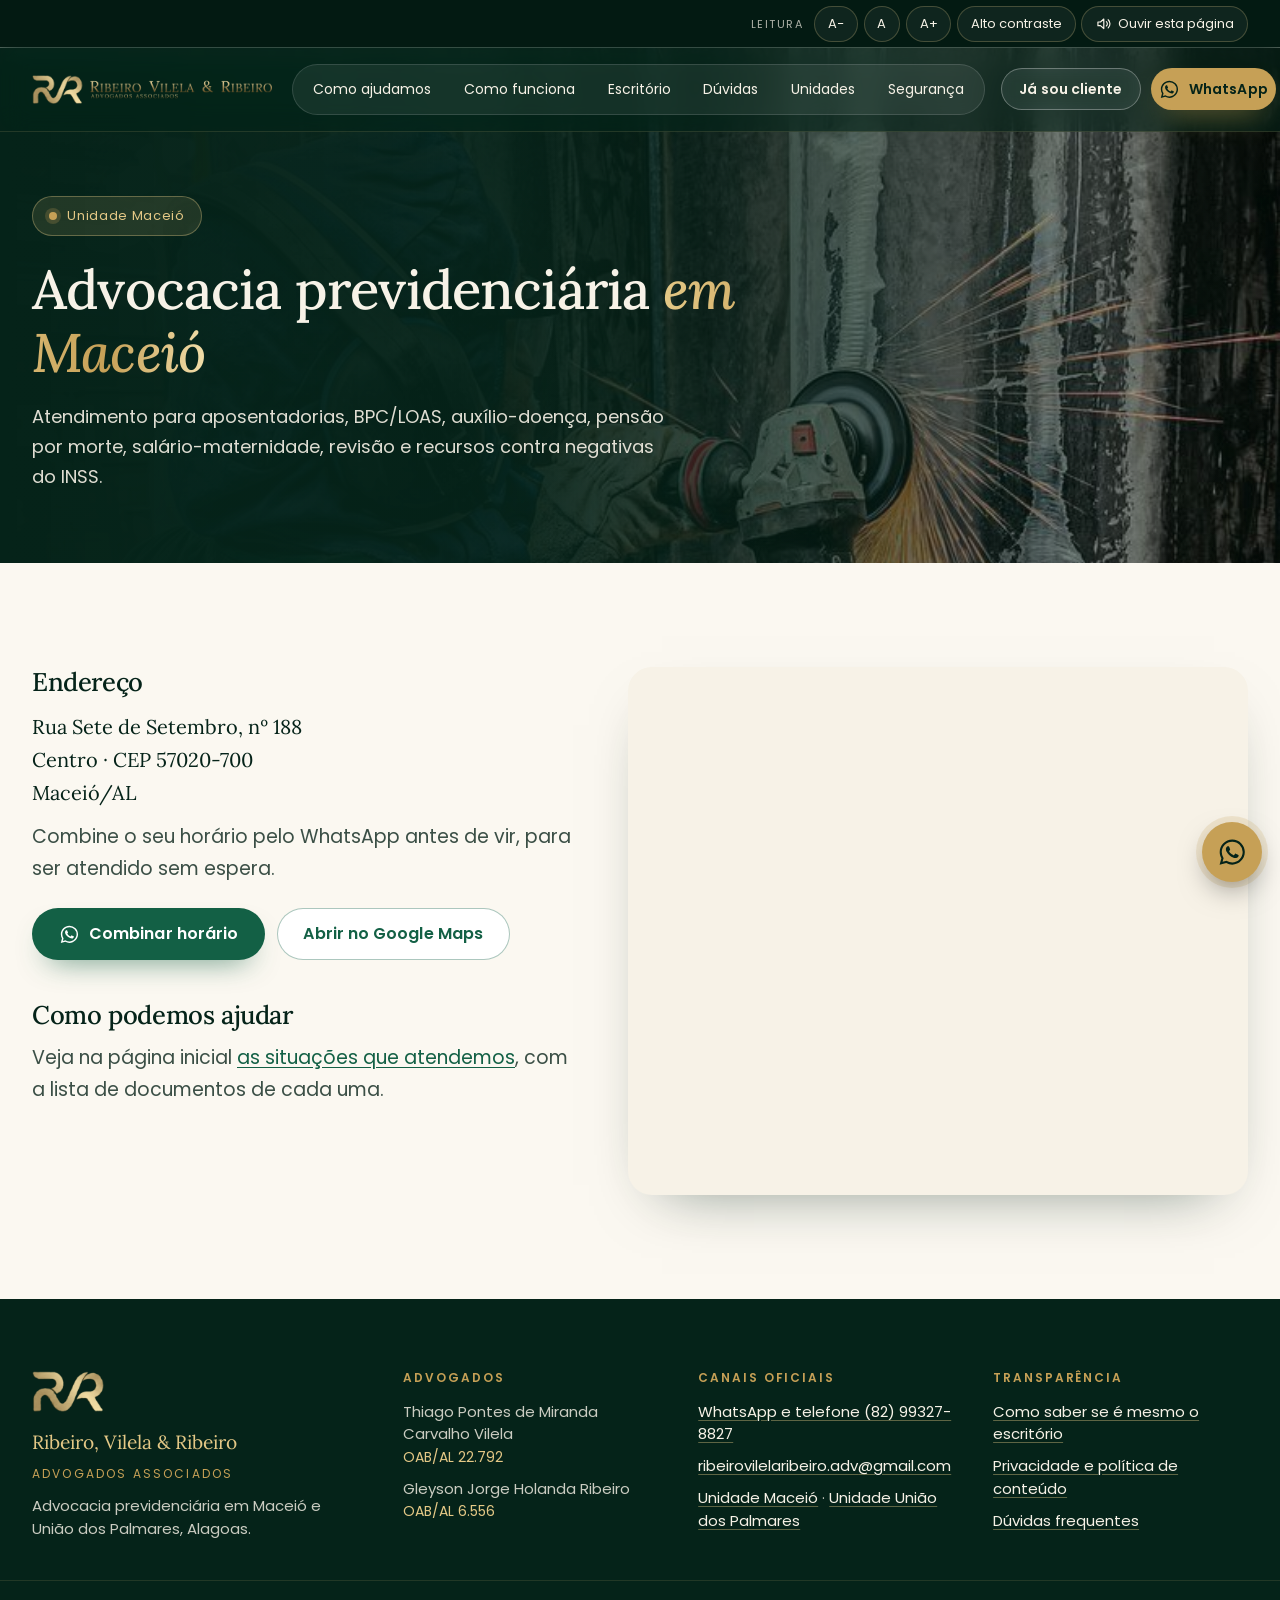
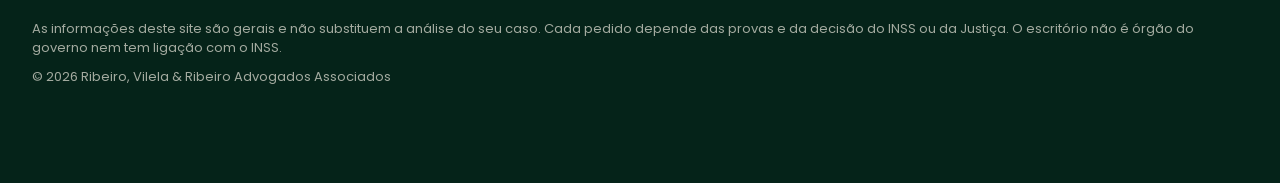
==== maceio/index.html @ 52b61e03 "Site novo: foto em tela cheia, mosaico de situações, páginas das unidades, segurança e acessibilidad" ====
<!doctype html>
<html lang="pt-BR">
<head>
<meta charset="utf-8">
<meta name="viewport" content="width=device-width, initial-scale=1">
<title>Advogado previdenciário em Maceió · Ribeiro, Vilela & Ribeiro</title>
<meta name="description" content="Unidade de Maceió do escritório Ribeiro, Vilela & Ribeiro, na Rua Sete de Setembro, 188, Centro. Aposentadorias, BPC/LOAS, auxílio-doença, pensão por morte e recursos contra negativas do INSS.">
<meta name="theme-color" content="#052319">
<link rel="canonical" href="https://ribeirovilelaribeiro.com.br/maceio">
<link rel="icon" type="image/png" href="/img/favicon.png">
<link rel="apple-touch-icon" href="/img/apple-touch-icon.png">
<meta property="og:type" content="website">
<meta property="og:locale" content="pt_BR">
<meta property="og:site_name" content="Ribeiro, Vilela & Ribeiro">
<meta property="og:title" content="Advogado previdenciário em Maceió · Ribeiro, Vilela & Ribeiro">
<meta property="og:description" content="Unidade de Maceió do escritório Ribeiro, Vilela & Ribeiro, na Rua Sete de Setembro, 188, Centro. Aposentadorias, BPC/LOAS, auxílio-doença, pensão por morte e recursos contra negativas do INSS.">
<meta property="og:url" content="https://ribeirovilelaribeiro.com.br/maceio">
<meta property="og:image" content="https://ribeirovilelaribeiro.com.br/img/og.jpg">
<meta property="og:image:width" content="1200">
<meta property="og:image:height" content="630">
<meta name="twitter:card" content="summary_large_image">
<link rel="preconnect" href="https://fonts.googleapis.com">
<link rel="preconnect" href="https://fonts.gstatic.com" crossorigin>
<link href="https://fonts.googleapis.com/css2?family=Lora:ital,wght@0,400;0,500;0,600;1,400&family=Poppins:wght@400;500;600&display=swap" rel="stylesheet">
<link rel="stylesheet" href="/assets/site.css">
<script>
  // Preferências de leitura antes de desenhar a página (evita piscar).
  (function () {
    var h = document.documentElement;
    h.classList.add("js");
    try {
      var e = localStorage.getItem("rvr-escala"); if (e) h.style.setProperty("--escala", e);
      if (localStorage.getItem("rvr-contraste") === "1") h.setAttribute("data-contraste", "");
    } catch (err) {}
  })();
</script>
<script type="application/ld+json">
{
  "@context": "https://schema.org",
  "@type": "LegalService",
  "name": "Ribeiro, Vilela & Ribeiro Advogados Associados · Maceió",
  "url": "https://ribeirovilelaribeiro.com.br/maceio",
  "image": "https://ribeirovilelaribeiro.com.br/img/og.jpg",
  "telephone": "+55 82 99327-8827",
  "email": "ribeirovilelaribeiro.adv@gmail.com",
  "areaServed": "Maceió",
  "address": {
    "@type": "PostalAddress",
    "streetAddress": "Rua Sete de Setembro, 188, Centro",
    "addressLocality": "Maceió",
    "addressRegion": "AL",
    "postalCode": "57020-700",
    "addressCountry": "BR"
  }
}
</script>
</head>
<body>

<nav class="pular" aria-label="Atalhos">
  <a href="#conteudo">Ir para o conteúdo</a>
  <a href="#menu">Ir para o menu</a>
  <a href="#rodape">Ir para o rodapé</a>
</nav>

<div class="acess" role="region" aria-label="Ferramentas de leitura">
  <div class="acess-in">
    <span class="acess-rot">Leitura</span>
    <button type="button" data-fonte="-1" aria-label="Diminuir o tamanho do texto">A−</button>
    <button type="button" data-fonte="0" aria-label="Tamanho normal do texto">A</button>
    <button type="button" data-fonte="1" aria-label="Aumentar o tamanho do texto">A+</button>
    <button type="button" data-contraste-btn aria-pressed="false">Alto contraste</button>
    <button type="button" data-ouvir aria-pressed="false">
      <svg aria-hidden="true" viewBox="0 0 24 24"><use href="#i-som"/></svg>
      <span>Ouvir esta página</span>
    </button>
  </div>
</div>

<header class="topo">
  <div class="topo-in">
    <a class="marca" href="/" aria-label="Ribeiro, Vilela & Ribeiro, página inicial">
      <img src="/img/logo-dourado.png" alt="Ribeiro, Vilela & Ribeiro Advogados Associados" width="1200" height="145">
    </a>
    <button class="menu-btn" type="button" aria-expanded="false" aria-controls="menu">
      <span class="menu-btn-ic" aria-hidden="true"><span></span><span></span><span></span></span>
      <span class="menu-btn-txt">Menu</span>
    </button>
    <nav class="menu" id="menu" aria-label="Seções do site">
      <div class="menu-links">
        <a href="/#atuacao">Como ajudamos</a>
        <a href="/#como-funciona">Como funciona</a>
        <a href="/#escritorio">Escritório</a>
        <a href="/#duvidas">Dúvidas</a>
        <a href="/#unidades">Unidades</a>
        <a href="/seguranca">Segurança</a>
      </div>
      <button type="button" class="btn btn-vidro btn-peq" data-abrir="cliente">Já sou cliente</button>
      <a class="btn btn-ouro btn-peq" href="https://wa.me/5582993278827?text=Ol%C3%A1!%20Vim%20pelo%20site%20e%20gostaria%20de%20uma%20orienta%C3%A7%C3%A3o%20sobre%20um%20benef%C3%ADcio%20do%20INSS." target="_blank" rel="noopener">
        <svg aria-hidden="true" viewBox="0 0 24 24"><use href="#i-whats"/></svg> WhatsApp
      </a>
    </nav>
  </div>
</header>

<main id="conteudo" tabindex="-1">
<section class="pagina-topo sob-topo com-foto" style="--foto:url(/img/fotos/trabalhador.jpg)">
  <div class="pagina-topo-in">
    <p class="chip">Unidade Maceió</p>
    <h1>Advocacia previdenciária <span class="destaque">em Maceió</span></h1>
    <p>Atendimento para aposentadorias, BPC/LOAS, auxílio-doença, pensão por morte, salário-maternidade, revisão e recursos contra negativas do INSS.</p>
  </div>
</section>

<section class="secao">
  <div class="secao-in cidade">
    <div class="cidade-dados revelar">
      <h2>Endereço</h2>
      <p class="cidade-end">Rua Sete de Setembro, nº 188<br>Centro · CEP 57020-700<br>Maceió/AL</p>
      <p>Combine o seu horário pelo WhatsApp antes de vir, para ser atendido sem espera.</p>
      <div class="cidade-acoes">
        <a class="btn btn-verde" href="https://wa.me/5582993278827?text=Ol%C3%A1!%20Vim%20pelo%20site%20e%20gostaria%20de%20uma%20orienta%C3%A7%C3%A3o%20sobre%20um%20benef%C3%ADcio%20do%20INSS." target="_blank" rel="noopener">
          <svg aria-hidden="true" viewBox="0 0 24 24"><use href="#i-whats"/></svg> Combinar horário
        </a>
        <a class="btn btn-linha" href="https://www.google.com/maps/search/?api=1&query=Rua+Sete+de+Setembro+188+Centro+Macei%C3%B3+AL" target="_blank" rel="noopener">Abrir no Google Maps</a>
      </div>
      <h2>Como podemos ajudar</h2>
      <p>Veja na página inicial <a href="/#atuacao">as situações que atendemos</a>, com a lista de documentos de cada uma.</p>
    </div>
    <div class="mapa revelar">
      <iframe title="Mapa da unidade de Maceió" loading="lazy" referrerpolicy="no-referrer-when-downgrade"
        src="https://www.google.com/maps?q=Rua+Sete+de+Setembro,+188,+Centro,+Macei%C3%B3+-+AL,+57020-700&output=embed"></iframe>
    </div>
  </div>
</section>
</main>

<footer class="rodape" id="rodape">
  <div class="rodape-in">
    <div class="rodape-marca">
      <img src="/img/monograma.png" alt="" width="400" height="229">
      <p class="rodape-nome">Ribeiro, Vilela & Ribeiro<br><span>Advogados Associados</span></p>
      <p>Advocacia previdenciária em Maceió e União dos Palmares, Alagoas.</p>
    </div>
    <div>
      <h2 class="rodape-tit">Advogados</h2>
      <p>Thiago Pontes de Miranda Carvalho Vilela<br><span class="oab">OAB/AL 22.792</span></p>
      <p>Gleyson Jorge Holanda Ribeiro<br><span class="oab">OAB/AL 6.556</span></p>
    </div>
    <div>
      <h2 class="rodape-tit">Canais oficiais</h2>
      <p><a href="https://wa.me/5582993278827?text=Ol%C3%A1!%20Vim%20pelo%20site%20e%20gostaria%20de%20uma%20orienta%C3%A7%C3%A3o%20sobre%20um%20benef%C3%ADcio%20do%20INSS." target="_blank" rel="noopener">WhatsApp e telefone (82) 99327-8827</a></p>
      <p><a href="mailto:ribeirovilelaribeiro.adv@gmail.com">ribeirovilelaribeiro.adv<wbr>@gmail.com</a></p>
      <p><a href="/maceio">Unidade Maceió</a> · <a href="/uniao-dos-palmares">Unidade União dos Palmares</a></p>
    </div>
    <div>
      <h2 class="rodape-tit">Transparência</h2>
      <p><a href="/seguranca">Como saber se é mesmo o escritório</a></p>
      <p><a href="/privacidade">Privacidade e política de conteúdo</a></p>
      <p><a href="/#duvidas">Dúvidas frequentes</a></p>
    </div>
  </div>
  <div class="rodape-base">
    <p>As informações deste site são gerais e não substituem a análise do seu caso. Cada pedido depende das provas e da decisão do INSS ou da Justiça. O escritório não é órgão do governo nem tem ligação com o INSS.</p>
    <p>© <span data-ano>2026</span> Ribeiro, Vilela & Ribeiro Advogados Associados</p>
  </div>
</footer>

<a class="whats-flutuante" href="https://wa.me/5582993278827?text=Ol%C3%A1!%20Vim%20pelo%20site%20e%20gostaria%20de%20uma%20orienta%C3%A7%C3%A3o%20sobre%20um%20benef%C3%ADcio%20do%20INSS." target="_blank" rel="noopener" aria-label="Conversar com o escritório pelo WhatsApp">
  <svg aria-hidden="true" viewBox="0 0 24 24"><use href="#i-whats"/></svg>
</a>

<!-- Já sou cliente -->
<dialog class="janela" id="janela-cliente" aria-labelledby="cliente-tit">
  <form method="dialog" class="janela-fechar"><button aria-label="Fechar">×</button></form>
  <p class="rotulo">Área do cliente</p>
  <h2 id="cliente-tit">O que você precisa?</h2>
  <p>Escolha uma opção. O WhatsApp oficial do escritório abre com a mensagem pronta.</p>
  <div class="janela-opcoes">
    <a class="opcao" href="https://wa.me/5582993278827?text=Ol%C3%A1!%20Sou%20cliente%20do%20escrit%C3%B3rio%20e%20quero%20enviar%20um%20documento." target="_blank" rel="noopener">
      <svg aria-hidden="true" viewBox="0 0 24 24"><use href="#i-documento"/></svg>
      <span><strong>Enviar um documento</strong>Laudo, carta do INSS, comprovante</span>
    </a>
    <a class="opcao" href="https://wa.me/5582993278827?text=Ol%C3%A1!%20Sou%20cliente%20do%20escrit%C3%B3rio%20e%20quero%20saber%20como%20est%C3%A1%20o%20meu%20pedido." target="_blank" rel="noopener">
      <svg aria-hidden="true" viewBox="0 0 24 24"><use href="#i-relogio"/></svg>
      <span><strong>Saber como está meu pedido</strong>Andamento no INSS ou na Justiça</span>
    </a>
    <a class="opcao" href="https://wa.me/5582993278827?text=Ol%C3%A1!%20Sou%20cliente%20do%20escrit%C3%B3rio%20e%20quero%20atualizar%20meu%20telefone%20ou%20endere%C3%A7o." target="_blank" rel="noopener">
      <svg aria-hidden="true" viewBox="0 0 24 24"><use href="#i-telefone"/></svg>
      <span><strong>Atualizar telefone ou endereço</strong>Para não perder nenhum aviso</span>
    </a>
  </div>
  <p class="janela-nota">Confira sempre se o número é o (82) 99327-8827. <a href="/seguranca">Saiba como evitar golpes</a>.</p>
</dialog>

<!-- Aviso de saída para site do governo -->
<dialog class="janela" id="janela-saida" aria-labelledby="saida-tit">
  <form method="dialog" class="janela-fechar"><button aria-label="Fechar">×</button></form>
  <p class="rotulo">Você vai sair deste site</p>
  <h2 id="saida-tit">Abrir o site oficial do governo?</h2>
  <p>O link leva a <strong data-saida-dominio>gov.br</strong>, que é do governo federal e não do escritório. Lá você entra com a sua própria senha do gov.br, que não deve ser passada a ninguém.</p>
  <div class="janela-acoes">
    <a class="btn btn-verde" data-saida-ir href="#" target="_blank" rel="noopener">Continuar para o site oficial</a>
    <form method="dialog"><button class="btn btn-linha">Ficar aqui</button></form>
  </div>
</dialog>

<svg width="0" height="0" style="position:absolute" aria-hidden="true">
  <defs>
    <symbol id="i-whats" viewBox="0 0 24 24"><path fill="currentColor" d="M12.04 2C6.58 2 2.13 6.45 2.13 11.91c0 1.75.46 3.45 1.32 4.95L2.05 22l5.25-1.38a9.86 9.86 0 0 0 4.74 1.21h.01c5.46 0 9.91-4.45 9.91-9.91 0-2.65-1.03-5.14-2.9-7.01A9.82 9.82 0 0 0 12.04 2Zm0 18.15h-.01a8.2 8.2 0 0 1-4.19-1.15l-.3-.18-3.12.82.83-3.04-.2-.31a8.2 8.2 0 0 1-1.26-4.38c0-4.54 3.7-8.23 8.25-8.23 2.2 0 4.27.86 5.82 2.42a8.18 8.18 0 0 1 2.41 5.82c0 4.54-3.7 8.23-8.23 8.23Zm4.52-6.16c-.25-.12-1.47-.72-1.69-.81-.23-.08-.39-.12-.56.13-.16.25-.64.81-.78.97-.14.17-.29.19-.54.06-.25-.12-1.05-.39-1.99-1.23-.74-.66-1.23-1.47-1.38-1.72-.14-.25-.02-.38.11-.51.11-.11.25-.29.37-.43.13-.15.17-.25.25-.42.08-.17.04-.31-.02-.43-.06-.12-.56-1.34-.76-1.84-.2-.48-.41-.42-.56-.43h-.48c-.17 0-.43.06-.66.31-.23.25-.86.85-.86 2.07 0 1.22.89 2.4 1.01 2.56.12.17 1.75 2.67 4.23 3.74.59.26 1.05.41 1.41.52.59.19 1.13.16 1.56.1.48-.07 1.47-.6 1.67-1.18.21-.58.21-1.07.14-1.18-.06-.1-.22-.16-.47-.29Z"/></symbol>
    <symbol id="i-som" viewBox="0 0 24 24"><g fill="none" stroke="currentColor" stroke-width="1.6" stroke-linecap="round" stroke-linejoin="round"><path d="M4 9.5h3.5L12 5.5v13l-4.5-4H4z"/><path d="M15.5 9a4 4 0 0 1 0 6M18 6.5a7.5 7.5 0 0 1 0 11"/></g></symbol>
    <symbol id="i-busca" viewBox="0 0 24 24"><g fill="none" stroke="currentColor" stroke-width="1.8" stroke-linecap="round"><circle cx="10.5" cy="10.5" r="6.5"/><path d="M15.5 15.5 21 21"/></g></symbol>
    <symbol id="i-local" viewBox="0 0 24 24"><g fill="none" stroke="currentColor" stroke-width="1.4" stroke-linecap="round" stroke-linejoin="round"><path d="M12 21s-7-6.1-7-11.5A7 7 0 0 1 19 9.5C19 14.9 12 21 12 21Z"/><circle cx="12" cy="9.5" r="2.5"/></g></symbol>
    <symbol id="i-escudo" viewBox="0 0 24 24"><g fill="none" stroke="currentColor" stroke-width="1.4" stroke-linecap="round" stroke-linejoin="round"><path d="M12 3 5 6v5.5c0 4.4 3 8.2 7 9.5 4-1.3 7-5.1 7-9.5V6l-7-3Z"/><path d="m9 12 2.2 2.2L15.5 10"/></g></symbol>
    <symbol id="i-documento" viewBox="0 0 24 24"><g fill="none" stroke="currentColor" stroke-width="1.4" stroke-linecap="round" stroke-linejoin="round"><path d="M14 3H6.5A1.5 1.5 0 0 0 5 4.5v15A1.5 1.5 0 0 0 6.5 21h11a1.5 1.5 0 0 0 1.5-1.5V8l-5-5Z"/><path d="M14 3v5h5M8.5 13h7M8.5 16.5h5"/></g></symbol>
    <symbol id="i-relogio" viewBox="0 0 24 24"><g fill="none" stroke="currentColor" stroke-width="1.4" stroke-linecap="round" stroke-linejoin="round"><circle cx="12" cy="12" r="8.5"/><path d="M12 7.5V12l3 2"/></g></symbol>
    <symbol id="i-telefone" viewBox="0 0 24 24"><g fill="none" stroke="currentColor" stroke-width="1.4" stroke-linecap="round" stroke-linejoin="round"><rect x="7" y="2.5" width="10" height="19" rx="2"/><path d="M11 18.5h2"/></g></symbol>
    <symbol id="i-saude" viewBox="0 0 24 24"><g fill="none" stroke="currentColor" stroke-width="1.4" stroke-linecap="round" stroke-linejoin="round"><rect x="3.5" y="3.5" width="17" height="17" rx="3"/><path d="M12 8v8M8 12h8"/></g></symbol>
    <symbol id="i-ampulheta" viewBox="0 0 24 24"><g fill="none" stroke="currentColor" stroke-width="1.4" stroke-linecap="round" stroke-linejoin="round"><path d="M6 3h12M6 21h12M7 3c0 5 10 5 10 9s-10 4-10 9M17 3c0 5-10 5-10 9s10 4 10 9"/></g></symbol>
    <symbol id="i-campo" viewBox="0 0 24 24"><g fill="none" stroke="currentColor" stroke-width="1.4" stroke-linecap="round" stroke-linejoin="round"><path d="M12 21V9M12 13c-3 0-5-2-5-5 3 0 5 2 5 5ZM12 11c3 0 5-2 5-5-3 0-5 2-5 5ZM12 17c-3 0-5-2-5-5 3 0 5 2 5 5ZM12 15c3 0 5-2 5-5-3 0-5 2-5 5Z"/><path d="M4 21h16"/></g></symbol>
    <symbol id="i-maos" viewBox="0 0 24 24"><g fill="none" stroke="currentColor" stroke-width="1.4" stroke-linecap="round" stroke-linejoin="round"><path d="M12 7.5c-1.3-2.4-5-2-5 .9 0 2.4 5 5.6 5 5.6s5-3.2 5-5.6c0-2.9-3.7-3.3-5-.9Z"/><path d="M2.5 15.5l3.5-1c1-.3 2 0 2.7.6l1.3 1.1h4a1.5 1.5 0 0 1 0 3H9.5M14 19.2l5.3-2.4a1.5 1.5 0 0 1 1.4 2.6L15 22.3c-.8.4-1.7.5-2.6.3L6 21"/></g></symbol>
    <symbol id="i-familia" viewBox="0 0 24 24"><g fill="none" stroke="currentColor" stroke-width="1.4" stroke-linecap="round" stroke-linejoin="round"><circle cx="8" cy="6.5" r="2.5"/><circle cx="16.5" cy="7.5" r="2"/><path d="M3.5 20v-3.5A4.5 4.5 0 0 1 8 12a4.5 4.5 0 0 1 4.5 4.5V20M13.5 13.2a3.5 3.5 0 0 1 6.5 1.8V20"/></g></symbol>
    <symbol id="i-bebe" viewBox="0 0 24 24"><g fill="none" stroke="currentColor" stroke-width="1.4" stroke-linecap="round" stroke-linejoin="round"><circle cx="12" cy="12" r="8.5"/><path d="M9 11h.01M15 11h.01M9.5 15c1.4 1.2 3.6 1.2 5 0M12 3.5c-1.5 1-1.5 2.5 0 3"/></g></symbol>
    <symbol id="i-revisao" viewBox="0 0 24 24"><g fill="none" stroke="currentColor" stroke-width="1.4" stroke-linecap="round" stroke-linejoin="round"><path d="M20 12a8 8 0 1 1-2.3-5.6M20 4v4h-4"/><path d="M9 12l2 2 4-4"/></g></symbol>
    <symbol id="i-balanca" viewBox="0 0 24 24"><g fill="none" stroke="currentColor" stroke-width="1.4" stroke-linecap="round" stroke-linejoin="round"><path d="M12 3v18M7 21h10M5 7h14M12 5l-7 2M12 5l7 2"/><path d="M5 7l-3 7a3.5 3.5 0 0 0 6 0L5 7ZM19 7l-3 7a3.5 3.5 0 0 0 6 0l-3-7Z"/></g></symbol>
    <symbol id="i-imprimir" viewBox="0 0 24 24"><g fill="none" stroke="currentColor" stroke-width="1.5" stroke-linecap="round" stroke-linejoin="round"><path d="M7 8V3h10v5M7 17H4.5A1.5 1.5 0 0 1 3 15.5v-6A1.5 1.5 0 0 1 4.5 8h15A1.5 1.5 0 0 1 21 9.5v6a1.5 1.5 0 0 1-1.5 1.5H17"/><path d="M7 13h10v8H7z"/></g></symbol>
  </defs>
</svg>

<div vw class="enabled">
  <div vw-access-button class="active"></div>
  <div vw-plugin-wrapper><div class="vw-plugin-top-wrapper"></div></div>
</div>
<script src="https://vlibras.gov.br/app/vlibras-plugin.js" defer></script>
<script src="/assets/site.js" defer></script>
</body>
</html>
---- assets/site.css ----
/* Ribeiro, Vilela & Ribeiro · site institucional
   Direção "foto em tela cheia + mosaico": verde-esmeralda profundo, dourado, vidro e cantos arredondados.
   Regra de legibilidade: dourado como texto só sobre verde-escuro; sobre fundo claro, só como ornamento. */
:root {
  --escala: 1;
  --noite: #052319;
  --verde: #136045;
  --verde-2: #0B3D2C;
  --ouro: #C6A056;
  --ouro-claro: #E4C886;
  --creme: #F7F2E7;
  --papel: #FBF8F1;
  --branco: #FFFFFF;
  --tinta: #052319;
  --tinta-suave: #3B4F46;
  --linha: #E6DDCB;
  --foco: #C6A056;
  --serifa: "Lora", Georgia, "Times New Roman", serif;
  --sans: "Poppins", system-ui, -apple-system, "Segoe UI", sans-serif;
  --larg: 1240px;
  --raio: 24px;
  --topo-h: 5.25rem;
  --sombra: 0 24px 60px -34px rgba(5, 35, 25, .55);
}

*, *::before, *::after { box-sizing: border-box; }
html {
  font-size: calc(100% * var(--escala));
  scroll-behavior: smooth;
  scroll-padding-top: 6rem;
  -webkit-text-size-adjust: 100%;
}
body {
  margin: 0;
  background: var(--papel);
  color: var(--tinta);
  font-family: var(--sans);
  font-weight: 400;
  font-size: 1.1875rem;   /* 19px */
  line-height: 1.65;
  overflow-x: hidden;
}
img, svg { display: block; max-width: 100%; }
a { color: var(--verde); text-underline-offset: .18em; }
h1, h2, h3 { font-family: var(--serifa); font-weight: 500; line-height: 1.15; margin: 0; letter-spacing: -.015em; }
p { margin: 0; }
strong { font-weight: 600; }
button { font: inherit; color: inherit; }
:focus-visible { outline: 3px solid var(--foco); outline-offset: 3px; border-radius: 6px; }
.so-leitor { position: absolute; width: 1px; height: 1px; overflow: hidden; clip: rect(0 0 0 0); white-space: nowrap; }

/* ---------- atalhos ---------- */
.pular a {
  position: absolute; left: -9999px; top: .5rem; z-index: 200;
  background: var(--ouro); color: var(--noite); padding: .6rem 1rem; border-radius: 999px; font-weight: 600;
}
.pular a:focus { left: .5rem; }

/* ---------- ferramentas de leitura ---------- */
.acess { position: relative; z-index: 60; background: #031a12; color: var(--creme); }
.acess-in {
  max-width: var(--larg); margin: 0 auto; padding: .35rem 2rem;
  display: flex; align-items: center; justify-content: flex-end; flex-wrap: wrap; gap: .35rem;
  font-size: .8125rem;
}
.acess-rot { margin-right: .35rem; opacity: .7; letter-spacing: .14em; text-transform: uppercase; font-size: .6875rem; }
.acess button {
  display: inline-flex; align-items: center; gap: .35rem;
  min-height: 2.25rem; padding: 0 .8rem; border-radius: 999px;
  background: rgba(255, 255, 255, .05); border: 1px solid rgba(228, 200, 134, .25); color: inherit; cursor: pointer;
}
.acess button:hover, .acess button[aria-pressed="true"] { border-color: var(--ouro-claro); color: var(--ouro-claro); }
.acess svg { width: 1.1rem; height: 1.1rem; }

/* ---------- botões ---------- */
.btn {
  display: inline-flex; align-items: center; justify-content: center; gap: .6rem;
  min-height: 3.25rem; padding: 0 1.6rem; border-radius: 999px;
  font-family: var(--sans); font-weight: 600; font-size: 1rem; letter-spacing: .005em;
  text-decoration: none; border: 1px solid transparent; cursor: pointer; white-space: nowrap;
  transition: background-color .2s, color .2s, border-color .2s, transform .2s, box-shadow .2s;
}
.btn:hover { transform: translateY(-1px); }
.btn svg { width: 1.3rem; height: 1.3rem; flex: none; }
.btn-grande { min-height: 3.65rem; padding: 0 2rem; font-size: 1.0625rem; }
.btn-peq { min-height: 2.6rem; padding: 0 1.1rem; font-size: .875rem; }
.btn-ouro { background: var(--ouro); color: var(--noite); box-shadow: 0 14px 30px -14px rgba(198, 160, 86, .8); }
.btn-ouro:hover { background: var(--ouro-claro); }
.btn-verde { background: var(--verde); color: #fff; box-shadow: 0 14px 30px -16px rgba(19, 96, 69, .8); }
.btn-verde:hover { background: var(--verde-2); }
.btn-linha { border-color: rgba(19, 96, 69, .35); color: var(--verde); background: #fff; }
.btn-linha:hover { border-color: var(--verde); }
.btn-vidro { background: rgba(255, 255, 255, .1); border-color: rgba(255, 255, 255, .3); color: var(--creme); -webkit-backdrop-filter: blur(8px); backdrop-filter: blur(8px); }
.btn-vidro:hover { background: rgba(255, 255, 255, .18); }

.link-seta { display: inline-flex; align-items: center; gap: .45rem; font-weight: 600; color: var(--verde); text-decoration: none; }
.link-seta::after { content: "→"; transition: transform .2s; }
.link-seta:hover::after { transform: translateX(4px); }

.rotulo {
  font-size: .8125rem; font-weight: 600; letter-spacing: .14em; text-transform: uppercase;
  color: var(--verde); margin-bottom: .9rem;
  display: flex; align-items: center; gap: .75rem;
}
.rotulo::before { content: ""; width: 2rem; height: 1px; background: var(--ouro); flex: none; }
.rotulo-claro { color: var(--ouro-claro); }
.chip {
  display: inline-flex; align-items: center; gap: .65rem;
  font-size: .8125rem; letter-spacing: .05em; padding: .5rem 1rem; border-radius: 999px;
  background: rgba(228, 200, 134, .12); border: 1px solid rgba(228, 200, 134, .35); color: var(--ouro-claro);
}
.chip::before { content: ""; width: .5rem; height: .5rem; border-radius: 50%; background: var(--ouro); box-shadow: 0 0 0 4px rgba(198, 160, 86, .22); flex: none; }
.ouro-texto, .hero h1 em, .final h2 em, .pagina-topo .destaque {
  font-style: italic;
  background: linear-gradient(90deg, #E4C886, #C6A056 60%, #F1DDA9);
  -webkit-background-clip: text; background-clip: text; color: transparent;
}

/* ---------- topo (vidro sobre a foto) ---------- */
.topo {
  position: sticky; top: 0; z-index: 50;
  background: rgba(5, 35, 25, .62);
  -webkit-backdrop-filter: blur(14px) saturate(140%); backdrop-filter: blur(14px) saturate(140%);
  border-bottom: 1px solid rgba(228, 200, 134, .14);
}
.topo-in {
  max-width: var(--larg); margin: 0 auto; padding: 0 2rem;
  height: var(--topo-h); display: flex; align-items: center; justify-content: space-between; gap: 1.25rem;
}
.marca { flex: none; }
.marca img { width: 15rem; height: auto; }
.menu { display: flex; align-items: center; gap: .6rem; white-space: nowrap; }
.menu-links {
  display: flex; align-items: center; gap: .15rem; padding: .3rem; margin-right: .4rem;
  background: rgba(255, 255, 255, .07); border: 1px solid rgba(255, 255, 255, .13); border-radius: 999px;
}
.menu-links a {
  color: var(--creme); text-decoration: none; font-size: .875rem;
  padding: .5rem .95rem; border-radius: 999px; transition: background-color .2s, color .2s;
}
.menu-links a:hover { background: rgba(255, 255, 255, .12); color: #fff; }
.menu-btn { display: none; }
.sob-topo { margin-top: calc(-1 * var(--topo-h)); }

/* ---------- abertura ---------- */
.hero {
  position: relative; overflow: hidden; color: var(--creme);
  background:
    linear-gradient(90deg, #052319 0%, rgba(5, 35, 25, .94) 34%, rgba(5, 35, 25, .45) 62%, rgba(5, 35, 25, .15) 100%),
    url(/img/fotos/rural.jpg) right 30% / cover no-repeat, var(--noite);
}
.hero::after { content: ""; position: absolute; inset: auto 0 0 0; height: 45%; background: linear-gradient(to top, var(--noite), transparent); pointer-events: none; }
.hero-in { position: relative; z-index: 1; max-width: var(--larg); margin: 0 auto; padding: calc(var(--topo-h) + 5rem) 2rem 0; }
.hero h1 { margin-top: 1.6rem; max-width: 10.5em; font-size: clamp(2.6rem, 5.4vw, 4.25rem); line-height: 1.05; letter-spacing: -.025em; color: var(--creme); }
.hero-texto { margin-top: 1.5rem; max-width: 30em; font-size: clamp(1.1rem, 1.7vw, 1.25rem); color: rgba(247, 242, 231, .9); }
.hero-acoes { margin-top: 2.25rem; display: flex; flex-wrap: wrap; gap: .85rem; }
.hero-calma { margin-top: 1.2rem; font-size: .9375rem; color: rgba(247, 242, 231, .82); display: flex; align-items: center; gap: .65rem; }
.hero-calma::before { content: "✓"; width: 1.4rem; height: 1.4rem; border-radius: 50%; display: grid; place-items: center; font-size: .75rem; background: rgba(228, 200, 134, .18); color: var(--ouro-claro); flex: none; }

/* busca em cartão de vidro */
.busca { position: relative; z-index: 1; max-width: var(--larg); margin: 4rem auto 0; padding: 0 2rem 4.5rem; }
.busca-card {
  background: rgba(255, 255, 255, .09); border: 1px solid rgba(255, 255, 255, .18);
  -webkit-backdrop-filter: blur(18px); backdrop-filter: blur(18px);
  border-radius: var(--raio); padding: 1.6rem 1.75rem;
}
.busca h2 { font-size: 1.45rem; color: var(--creme); margin-bottom: .9rem; }
.busca-campo { position: relative; display: flex; align-items: center; background: #fff; border-radius: 999px; padding: .4rem .4rem .4rem 3.3rem; }
.busca-campo svg { position: absolute; left: 1.25rem; top: 50%; transform: translateY(-50%); width: 1.35rem; height: 1.35rem; color: var(--verde); pointer-events: none; }
.busca-campo input { flex: 1; min-width: 0; height: 3.25rem; border: 0; background: transparent; color: var(--noite); font: inherit; font-size: 1.125rem; }
.busca-campo input:focus { outline: none; }
.busca-campo:focus-within { box-shadow: 0 0 0 3px var(--ouro); }
.busca-campo .btn { min-height: 3.25rem; }
.busca-sug { margin-top: 1rem; display: flex; flex-wrap: wrap; align-items: center; gap: .5rem; font-size: .9375rem; color: rgba(247, 242, 231, .85); }
.busca-sug span { margin-right: .25rem; }
.busca-sug button {
  min-height: 2.5rem; padding: 0 1rem; border-radius: 999px; cursor: pointer;
  background: transparent; border: 1px solid rgba(228, 200, 134, .45); color: var(--creme);
}
.busca-sug button:hover { background: rgba(228, 200, 134, .14); border-color: var(--ouro-claro); }
.busca-resultado { margin-top: .8rem; font-size: 1rem; color: var(--ouro-claro); }
.busca-resultado:empty { display: none; }
.busca-resultado a { color: var(--ouro-claro); }

/* ---------- seções ---------- */
.secao { position: relative; padding: 6.5rem 2rem; }
.secao-in { max-width: var(--larg); margin: 0 auto; }
.secao-in.estreita { max-width: 50rem; }
.secao h2 { font-size: clamp(1.95rem, 3.6vw, 2.85rem); color: var(--noite); }
.secao-creme { background: var(--creme); }
.cab { display: flex; justify-content: space-between; align-items: flex-end; gap: 2rem; flex-wrap: wrap; }
.cab > p { max-width: 24rem; font-size: 1rem; color: rgba(247, 242, 231, .78); }
.cab-claro > p { color: var(--tinta-suave); }

/* ---------- mosaico ---------- */
.mosaico {
  position: relative; padding: 2rem 2rem 6.5rem; color: var(--creme);
  background: radial-gradient(ellipse 50% 40% at 85% 40%, rgba(198, 160, 86, .12), transparent 70%), var(--noite);
}
.mosaico::before {
  content: ""; position: absolute; inset: 0; pointer-events: none;
  background-image: linear-gradient(rgba(228, 200, 134, .05) 1px, transparent 1px), linear-gradient(90deg, rgba(228, 200, 134, .05) 1px, transparent 1px);
  background-size: 64px 64px;
  -webkit-mask-image: radial-gradient(ellipse 70% 70% at 50% 40%, #000, transparent 75%); mask-image: radial-gradient(ellipse 70% 70% at 50% 40%, #000, transparent 75%);
}
.mosaico .secao-in { position: relative; }
.mosaico h2 { font-size: clamp(1.95rem, 3.6vw, 2.85rem); color: var(--creme); }
.bento {
  margin-top: 2.5rem; display: grid; gap: 1rem;
  grid-template-columns: repeat(4, 1fr);
  grid-template-rows: repeat(3, minmax(15rem, auto));
  grid-template-areas:
    "roca roca doenca bpc"
    "roca roca negou negou"
    "apos pensao mater revisao";
}
.a-roca { grid-area: roca; } .a-doenca { grid-area: doenca; } .a-bpc { grid-area: bpc; } .a-negou { grid-area: negou; }
.a-apos { grid-area: apos; } .a-pensao { grid-area: pensao; } .a-mater { grid-area: mater; } .a-revisao { grid-area: revisao; }
.tile {
  position: relative; overflow: hidden; isolation: isolate;
  display: flex; flex-direction: column; justify-content: flex-end; align-items: flex-start; gap: .35rem;
  padding: 1.6rem; text-align: left; cursor: pointer;
  border-radius: 26px; border: 1px solid rgba(228, 200, 134, .14); color: var(--creme);
  background: rgba(255, 255, 255, .04);
  transition: transform .3s ease, box-shadow .3s ease, opacity .3s, border-color .3s;
}
.tile:hover { transform: translateY(-4px); box-shadow: 0 30px 60px -30px rgba(0, 0, 0, .7); border-color: rgba(228, 200, 134, .4); }
.tile strong { font-family: var(--serifa); font-weight: 500; font-size: 1.5rem; line-height: 1.2; }
.tile small { font-size: .9375rem; line-height: 1.45; color: rgba(247, 242, 231, .85); }
.tile-foto::before { content: ""; position: absolute; inset: 0; z-index: -2; background: var(--foto) center 30% / cover no-repeat; transition: transform .7s ease; }
.tile-foto::after { content: ""; position: absolute; inset: 0; z-index: -1; background: linear-gradient(to top, rgba(5, 35, 25, .96) 8%, rgba(5, 35, 25, .25) 65%, rgba(5, 35, 25, .05)); }
.tile-foto:hover::before { transform: scale(1.05); }
.a-roca strong { font-size: 2rem; }
.tile-seta {
  position: absolute; top: 1.2rem; right: 1.2rem; width: 2.75rem; height: 2.75rem; border-radius: 50%;
  display: grid; place-items: center; font-size: 1.05rem;
  background: rgba(255, 255, 255, .14); -webkit-backdrop-filter: blur(6px); backdrop-filter: blur(6px);
  transition: transform .3s, background-color .3s;
}
.tile:hover .tile-seta { transform: rotate(45deg); background: var(--ouro); color: var(--noite); }
.tile-rot { font-size: .75rem; font-weight: 600; letter-spacing: .12em; text-transform: uppercase; color: var(--ouro-claro); padding: .3rem .75rem; border-radius: 999px; background: rgba(5, 35, 25, .55); border: 1px solid rgba(228, 200, 134, .3); margin-bottom: .4rem; }
.tile-ic { width: 2.6rem; height: 2.6rem; margin-bottom: auto; color: var(--ouro-claro); }
.tile-ouro { background: linear-gradient(140deg, #E4C886, #C6A056); color: var(--noite); border-color: transparent; }
.tile-ouro small { color: rgba(5, 35, 25, .78); }
.tile-ouro .tile-ic { color: var(--noite); }
.tile-ouro .tile-seta { background: rgba(5, 35, 25, .12); }
.tile-verde { background: linear-gradient(140deg, #136045, #0B3D2C); }
.tile.apagado { opacity: .25; }
.tile.achado { box-shadow: 0 0 0 3px var(--ouro), 0 30px 60px -30px rgba(0, 0, 0, .7); }

/* janela de cada situação */
.janela.janela-momento { width: min(58rem, calc(100% - 2rem)); }
.momento-art h2 { font-size: clamp(1.6rem, 3vw, 2.2rem); color: var(--noite); padding-right: 2rem; }
.momento-art .rotulo { margin-bottom: .6rem; }
.momento-grade { margin-top: 1.5rem; display: grid; grid-template-columns: 1fr 1fr; gap: 2.5rem; }
.momento-grade h3 { font-family: var(--sans); font-size: 1rem; font-weight: 600; color: var(--verde); letter-spacing: 0; margin: 0 0 .4rem; }
.momento-grade p + h3 { margin-top: 1.3rem; }
.momento-grade p { color: var(--tinta); }
.lista-docs { list-style: none; margin: .25rem 0 0; padding: 0; }
.lista-docs li { position: relative; padding: .5rem 0 .5rem 1.9rem; border-bottom: 1px solid var(--linha); }
.lista-docs li:last-child { border-bottom: 0; }
.lista-docs li::before {
  content: ""; position: absolute; left: 0; top: .78rem; width: 1.2rem; height: 1.2rem; border-radius: 50%;
  background: rgba(19, 96, 69, .12) url("data:image/svg+xml,%3Csvg xmlns='http://www.w3.org/2000/svg' viewBox='0 0 24 24' fill='none' stroke='%23136045' stroke-width='3' stroke-linecap='round' stroke-linejoin='round'%3E%3Cpath d='m6 12 4 4 8-8'/%3E%3C/svg%3E") center / .75rem no-repeat;
}

/* ---------- como funciona ---------- */
.etapas { list-style: none; margin: 3rem 0 0; padding: 0; display: grid; grid-template-columns: repeat(4, 1fr); gap: 1.1rem; }
.etapas li { background: #fff; border: 1px solid var(--linha); border-radius: var(--raio); padding: 1.8rem 1.6rem; box-shadow: var(--sombra); display: flex; flex-direction: column; }
.etapa-n { font-family: var(--serifa); font-size: 2.6rem; line-height: 1; color: var(--verde); opacity: .9; }
.etapa-n::after { content: ""; display: block; width: 2rem; height: 2px; margin-top: .9rem; background: var(--ouro); border-radius: 2px; }
.etapas h3 { margin-top: 1.1rem; font-size: 1.4rem; color: var(--noite); }
.etapas p { margin-top: .7rem; font-size: 1rem; color: var(--tinta-suave); }
.etapas .etapa-leve { margin-top: auto; padding-top: 1rem; font-size: .9375rem; border-top: 1px solid var(--linha); }
.etapas li > p:nth-of-type(1) { margin-bottom: 1rem; }
.etapas .etapa-leve strong { color: var(--verde); }

/* ---------- escritório ---------- */
.escritorio { display: grid; grid-template-columns: 1.15fr 1fr; gap: 4.5rem; align-items: center; }
.escritorio-texto p:not(.rotulo) { margin-top: 1.2rem; color: var(--tinta-suave); font-size: 1.125rem; }
.escritorio-texto .link-seta { margin-top: 1.6rem; }
.advogados { display: grid; grid-template-columns: 1fr 1fr; gap: 1.1rem; }
.advogado { background: #fff; border-radius: var(--raio); overflow: hidden; box-shadow: var(--sombra); }
.advogado-retrato {
  aspect-ratio: 4 / 4.4; display: grid; place-items: center; position: relative;
  background:
    radial-gradient(circle at 30% 20%, rgba(228, 200, 134, .25), transparent 45%),
    radial-gradient(circle at 50% 40%, var(--verde) 0%, var(--noite) 85%);
}
.advogado-retrato::after { content: ""; position: absolute; inset: .8rem; border: 1px solid rgba(228, 200, 134, .35); border-radius: 18px; }
.advogado-retrato span { font-family: var(--serifa); font-size: 3.2rem; letter-spacing: .06em; background: linear-gradient(90deg, #E4C886, #C6A056); -webkit-background-clip: text; background-clip: text; color: transparent; }
.advogado-dados { padding: 1.2rem 1.3rem 1.4rem; }
.advogado h3 { font-size: 1.35rem; color: var(--noite); }
.advogado p { font-size: .875rem; color: var(--tinta-suave); line-height: 1.45; margin-top: .25rem; }
.advogado .oab { display: inline-block; margin-top: .7rem; font-weight: 600; color: var(--verde); letter-spacing: .05em; background: rgba(19, 96, 69, .08); padding: .2rem .7rem; border-radius: 999px; }

/* ---------- dúvidas ---------- */
.duvidas-grade { display: grid; grid-template-columns: .8fr 1.2fr; gap: 4rem; align-items: start; }
.duvidas-cab { position: sticky; top: 7rem; }
.duvidas-cab > p:not(.rotulo) { margin: 1.1rem 0 1.6rem; color: var(--tinta-suave); }
.duvidas { display: grid; gap: .7rem; }
.duvidas details { background: #fff; border: 1px solid var(--linha); border-radius: 18px; transition: box-shadow .2s, border-color .2s; }
.duvidas details[open] { border-color: rgba(19, 96, 69, .35); box-shadow: var(--sombra); }
.duvidas summary {
  list-style: none; cursor: pointer; position: relative;
  padding: 1.25rem 3.75rem 1.25rem 1.5rem; font-family: var(--serifa); font-size: 1.2rem; font-weight: 500; color: var(--noite);
}
.duvidas summary::-webkit-details-marker { display: none; }
.duvidas summary::after {
  content: "+"; position: absolute; right: 1rem; top: 50%; transform: translateY(-50%);
  width: 2rem; height: 2rem; border-radius: 50%; display: grid; place-items: center;
  font-family: var(--sans); font-size: 1.3rem; color: var(--verde); background: rgba(19, 96, 69, .08); transition: transform .25s;
}
.duvidas details[open] summary::after { transform: translateY(-50%) rotate(45deg); }
.duvidas details p { padding: 0 1.5rem 1.4rem; color: var(--tinta-suave); }
.duvidas details.escondido { display: none; }

/* ---------- unidades ---------- */
.unidades { margin-top: 2.75rem; display: grid; grid-template-columns: 1fr 1fr; gap: 1.1rem; }
.unidade {
  display: block; text-decoration: none; color: inherit;
  background: #fff; border-radius: var(--raio); padding: 2rem; box-shadow: var(--sombra);
  border: 1px solid transparent; transition: transform .25s, border-color .25s;
}
.unidade:hover { transform: translateY(-3px); border-color: rgba(19, 96, 69, .3); }
.unidade-ic { width: 3.25rem; height: 3.25rem; border-radius: 16px; display: grid; place-items: center; background: linear-gradient(140deg, #136045, #0B3D2C); color: var(--ouro-claro); }
.unidade-ic svg { width: 1.6rem; height: 1.6rem; }
.unidade h3 { margin-top: 1.2rem; font-size: 1.6rem; color: var(--noite); }
.unidade p { margin-top: .5rem; color: var(--tinta-suave); }
.unidade .link-seta { margin-top: 1.1rem; }

/* ---------- chamada final ---------- */
.final { padding: 0 2rem 6.5rem; background: var(--creme); }
.final-card {
  max-width: var(--larg); margin: 0 auto; text-align: center; color: var(--creme);
  border-radius: 32px; padding: 5rem 2rem; position: relative; overflow: hidden;
  background:
    linear-gradient(rgba(5, 35, 25, .86), rgba(5, 35, 25, .92)),
    url(/img/fotos/trabalhador.jpg) center 35% / cover no-repeat, var(--noite);
  box-shadow: 0 40px 80px -40px rgba(5, 35, 25, .7);
}
.final h2 { font-size: clamp(2rem, 4vw, 3rem); color: var(--creme); }
.final p { margin: 1rem auto 2rem; max-width: 32rem; color: rgba(247, 242, 231, .88); }
.final .final-nota { margin: 1.4rem auto 0; font-size: .9375rem; opacity: .8; }

/* ---------- páginas internas ---------- */
.pagina-topo { position: relative; color: var(--creme); background: radial-gradient(ellipse 70% 100% at 80% 20%, rgba(19, 96, 69, .9), transparent 70%), var(--noite); }
.pagina-topo.com-foto {
  background:
    linear-gradient(90deg, #052319 0%, rgba(5, 35, 25, .94) 40%, rgba(5, 35, 25, .5) 75%, rgba(5, 35, 25, .25) 100%),
    var(--foto) right 30% / cover no-repeat, var(--noite);
}
.pagina-topo-in { max-width: var(--larg); margin: 0 auto; padding: calc(var(--topo-h) + 4rem) 2rem 4.5rem; }
.pagina-topo h1 { margin-top: 1.4rem; max-width: 14em; font-size: clamp(2.2rem, 4.6vw, 3.4rem); color: var(--creme); }
.pagina-topo p:not(.chip) { margin-top: 1.2rem; max-width: 36em; font-size: 1.125rem; color: rgba(247, 242, 231, .9); }
.texto-longo h2 { font-size: 1.75rem; margin-top: 2.75rem; margin-bottom: .75rem; }
.texto-longo p { margin-top: .9rem; color: var(--tinta-suave); }
.texto-longo .btn { margin-top: 1.5rem; }
.nota-data { font-size: .9375rem; }
.aviso {
  display: flex; gap: 1.25rem; align-items: flex-start;
  background: #fff; border-radius: var(--raio); padding: 1.75rem; box-shadow: var(--sombra);
  border-left: 4px solid var(--ouro);
}
.aviso svg { width: 2.75rem; height: 2.75rem; color: var(--verde); flex: none; }
.aviso h2 { font-size: 1.35rem; margin: 0; }
.aviso p { margin-top: .6rem; }
.cidade { display: grid; grid-template-columns: 1fr 1.15fr; gap: 3.5rem; align-items: start; }
.cidade h2 { font-size: 1.6rem; }
.cidade h2:not(:first-child) { margin-top: 2.5rem; }
.cidade p { margin-top: .8rem; color: var(--tinta-suave); }
.cidade-end { font-size: 1.25rem; color: var(--tinta) !important; font-family: var(--serifa); }
.cidade-acoes { margin-top: 1.5rem; display: flex; flex-wrap: wrap; gap: .75rem; }
.mapa { border-radius: var(--raio); overflow: hidden; background: var(--creme); box-shadow: var(--sombra); }
.mapa iframe { display: block; width: 100%; aspect-ratio: 4 / 3.4; border: 0; }

/* ---------- rodapé ---------- */
.rodape { background: var(--noite); color: rgba(247, 242, 231, .82); font-size: .9375rem; }
.rodape-in {
  max-width: var(--larg); margin: 0 auto; padding: 4.5rem 2rem 2.5rem;
  display: grid; grid-template-columns: 1.3fr 1fr 1fr 1fr; gap: 2.5rem;
}
.rodape-marca img { width: 4.5rem; height: auto; margin-bottom: 1rem; }
.rodape-nome { font-family: var(--serifa); font-size: 1.2rem; color: var(--ouro-claro); line-height: 1.3; margin-bottom: .6rem; }
.rodape-nome span { font-family: var(--sans); font-size: .75rem; letter-spacing: .18em; text-transform: uppercase; color: var(--ouro); }
.rodape-tit { font-family: var(--sans); font-size: .75rem; font-weight: 600; letter-spacing: .16em; text-transform: uppercase; color: var(--ouro); margin-bottom: 1rem; }
.rodape p { margin-top: .6rem; line-height: 1.5; }
.rodape a { color: var(--creme); text-decoration-color: rgba(228, 200, 134, .4); }
.rodape a:hover { color: var(--ouro-claro); }
.rodape .oab { color: var(--ouro-claro); font-size: .875rem; }
.rodape-base {
  max-width: var(--larg); margin: 0 auto; padding: 1.75rem 2rem 6rem;
  border-top: 1px solid rgba(228, 200, 134, .16); font-size: .8125rem; opacity: .8;
}
.rodape-base p + p { margin-top: .6rem; }

/* blocos com respiro interno ficam com a mesma largura útil das seções */
.acess-in, .topo-in, .hero-in, .busca, .pagina-topo-in, .rodape-in, .rodape-base { max-width: calc(var(--larg) + 4rem); }

/* ---------- WhatsApp flutuante ---------- */
.whats-flutuante {
  position: fixed; right: 1.1rem; bottom: 1.1rem; z-index: 60;
  width: 3.75rem; height: 3.75rem; border-radius: 50%;
  display: grid; place-items: center;
  background: var(--ouro); color: var(--noite);
  box-shadow: 0 12px 30px -8px rgba(0, 0, 0, .5), 0 0 0 6px rgba(198, 160, 86, .18);
  transition: background-color .2s, transform .2s;
}
.whats-flutuante:hover { background: var(--ouro-claro); transform: scale(1.05); }
.whats-flutuante svg { width: 1.9rem; height: 1.9rem; }

/* ---------- janelas ---------- */
.janela {
  width: min(34rem, calc(100% - 2rem)); max-height: calc(100% - 2rem); overflow: auto;
  border: 0; border-radius: 28px; padding: 2.25rem;
  background: var(--papel); color: var(--tinta); box-shadow: 0 40px 100px -30px rgba(0, 0, 0, .6);
}
.janela::backdrop { background: rgba(3, 26, 18, .72); -webkit-backdrop-filter: blur(4px); backdrop-filter: blur(4px); }
.janela h2 { font-size: 1.7rem; color: var(--noite); }
.janela > p { margin-top: .8rem; color: var(--tinta-suave); }
.janela-fechar { position: absolute; right: 1rem; top: 1rem; margin: 0; }
.janela-fechar button {
  width: 2.75rem; height: 2.75rem; border: 0; border-radius: 50%; background: rgba(5, 35, 25, .07);
  font-size: 1.6rem; line-height: 1; cursor: pointer; color: var(--tinta);
}
.janela-fechar button:hover { background: rgba(5, 35, 25, .14); }
.janela-opcoes { margin-top: 1.4rem; display: grid; gap: .7rem; }
.opcao {
  display: flex; align-items: center; gap: 1rem; text-decoration: none; color: var(--tinta);
  border: 1px solid var(--linha); border-radius: 18px; padding: 1rem 1.1rem; background: #fff;
  transition: border-color .2s, transform .2s;
}
.opcao:hover { border-color: rgba(19, 96, 69, .4); transform: translateY(-2px); }
.opcao svg { width: 2.75rem; height: 2.75rem; padding: .6rem; border-radius: 14px; background: rgba(19, 96, 69, .1); color: var(--verde); flex: none; }
.opcao span { font-size: .9375rem; color: var(--tinta-suave); line-height: 1.4; }
.opcao strong { display: block; font-size: 1.0625rem; color: var(--tinta); margin-bottom: .15rem; }
.janela-nota { font-size: .9375rem; margin-top: 1.25rem !important; }
.janela-acoes { margin-top: 1.75rem; padding-top: 1.5rem; border-top: 1px solid var(--linha); display: flex; flex-wrap: wrap; gap: .75rem; }
.janela-acoes form { margin: 0; }

/* entrada suave ao rolar */
.js .revelar { opacity: 0; transform: translateY(14px); transition: opacity .7s ease, transform .7s ease; }
.js .revelar.visivel { opacity: 1; transform: none; }
.js .tile.revelar.visivel:hover { transform: translateY(-4px); }

/* ---------- alto contraste: preto, branco e amarelo ---------- */
html[data-contraste] body { background: #000; color: #fff; }
html[data-contraste] :is(.hero, .pagina-topo, .pagina-topo.com-foto, .mosaico, .secao, .secao-creme, .final, .final-card, .rodape, .acess, .topo, .janela, .busca-card, .etapas li, .advogado, .unidade, .duvidas details, .opcao, .aviso, .mapa, .tile, .tile-ouro, .tile-verde) {
  background: #000 !important; color: #fff !important; border-color: #fff !important; box-shadow: none !important;
}
html[data-contraste] .tile-foto::before, html[data-contraste] .tile-foto::after, html[data-contraste] .hero::after, html[data-contraste] .mosaico::before { display: none; }
html[data-contraste] :is(h1, h2, h3, p, li, summary, small, strong, span, .menu-links a, label) { color: #fff !important; }
html[data-contraste] :is(.ouro-texto, .hero h1 em, .final h2 em, .pagina-topo .destaque, .advogado-retrato span) { background: none; -webkit-background-clip: initial; background-clip: initial; color: #FFE14D !important; }
html[data-contraste] :is(.rotulo, .chip, .etapa-n, .link-seta, .tile-ic, .oab, .rodape-tit) { color: #FFE14D !important; }
html[data-contraste] a { color: #FFE14D !important; text-decoration: underline; }
html[data-contraste] .btn { background: #FFE14D !important; color: #000 !important; border: 2px solid #FFE14D; box-shadow: none; }
html[data-contraste] .btn *, html[data-contraste] .btn-ouro svg { color: #000 !important; }
html[data-contraste] .busca-campo { background: #fff; } html[data-contraste] .busca-campo input { color: #000; }
html[data-contraste] .tile { border: 2px solid #fff !important; }
html[data-contraste] .tile.achado { border-color: #FFE14D !important; }
html[data-contraste] .whats-flutuante { background: #FFE14D; color: #000; }

/* ---------- até 1240px ---------- */
@media (max-width: 1240px) {
  .menu-links a { padding: .5rem .7rem; font-size: .8125rem; }
  .marca img { width: 13rem; }
}

/* ---------- tablet ---------- */
@media (max-width: 1100px) {
  :root { --topo-h: 4.5rem; }
  .menu-btn {
    display: inline-flex; align-items: center; gap: .6rem; min-height: 2.9rem; padding: 0 1rem;
    background: rgba(255, 255, 255, .08); border: 1px solid rgba(255, 255, 255, .2); border-radius: 999px; color: var(--creme); cursor: pointer;
  }
  .menu-btn-ic { display: inline-flex; flex-direction: column; gap: 4px; width: 1.2rem; }
  .menu-btn-ic span { height: 1.5px; background: var(--ouro-claro); transition: transform .2s, opacity .2s; }
  .menu-btn[aria-expanded="true"] .menu-btn-ic span:nth-child(1) { transform: translateY(5.5px) rotate(45deg); }
  .menu-btn[aria-expanded="true"] .menu-btn-ic span:nth-child(2) { opacity: 0; }
  .menu-btn[aria-expanded="true"] .menu-btn-ic span:nth-child(3) { transform: translateY(-5.5px) rotate(-45deg); }
  .menu {
    position: absolute; top: 100%; left: 1rem; right: 1rem;
    flex-direction: column; align-items: stretch; gap: .6rem;
    background: rgba(5, 35, 25, .97); border: 1px solid rgba(228, 200, 134, .2); border-radius: 22px;
    padding: 1rem; display: none; box-shadow: 0 30px 60px -20px rgba(0, 0, 0, .6);
    max-height: calc(100vh - 6rem); overflow: auto;
  }
  .menu.aberto { display: flex; }
  .menu-links { flex-direction: column; align-items: stretch; background: none; border: 0; padding: 0; margin: 0; }
  .menu-links a { padding: .95rem 1rem; font-size: 1.0625rem; border-radius: 14px; }
  .menu .btn { min-height: 3.25rem; font-size: 1rem; }
  .bento {
    grid-template-columns: repeat(2, 1fr); grid-template-rows: none; grid-auto-rows: minmax(13rem, auto);
    grid-template-areas: "roca roca" "doenca bpc" "negou negou" "apos pensao" "mater revisao";
  }
  .a-roca { min-height: 20rem; }
  .etapas { grid-template-columns: 1fr 1fr; }
  .escritorio, .duvidas-grade { grid-template-columns: 1fr; gap: 2.5rem; }
  .duvidas-cab { position: static; }
  .rodape-in { grid-template-columns: 1fr 1fr; }
  .cidade { grid-template-columns: 1fr; gap: 2.5rem; }
}

/* ---------- celular ---------- */
@media (max-width: 640px) {
  body { font-size: 1.125rem; }
  .acess-in { justify-content: flex-start; padding: .35rem 1rem; }
  .acess-rot { display: none; }
  .acess button { padding: 0 .65rem; }
  .topo-in { padding: 0 1rem; }
  .marca img { width: 10.5rem; }
  .menu-btn-txt { display: none; }
  .menu-btn { padding: 0 .85rem; }
  .hero {
    background:
      linear-gradient(180deg, rgba(5, 35, 25, .5) 0%, rgba(5, 35, 25, .88) 42%, #052319 72%),
      url(/img/fotos/rural.jpg) center 15% / cover no-repeat, var(--noite);
  }
  .hero-in { padding: calc(var(--topo-h) + 6rem) 1.25rem 0; }
  .hero-acoes .btn { width: 100%; }
  .busca { padding: 0 1rem 2.5rem; margin-top: 2.5rem; }
  .busca-card { padding: 1.25rem; }
  .busca-campo { padding-left: 2.9rem; }
  .busca-campo svg { left: 1rem; }
  .busca-campo .btn { padding: 0 1.1rem; }
  .secao { padding: 4.5rem 1.25rem; }
  .mosaico { padding: 1.5rem 1rem 4.5rem; }
  .bento { gap: .75rem; grid-auto-rows: minmax(12rem, auto); }
  .tile { padding: 1.2rem; border-radius: 22px; }
  .tile strong { font-size: 1.2rem; }
  .a-roca strong { font-size: 1.5rem; }
  .tile small { font-size: .875rem; }
  .tile-seta { width: 2.3rem; height: 2.3rem; top: .9rem; right: .9rem; }
  .tile-ic { width: 2.1rem; height: 2.1rem; }
  .etapas { grid-template-columns: 1fr; }
  .advogados, .unidades { grid-template-columns: 1fr; }
  .advogado { display: grid; grid-template-columns: 7.5rem 1fr; }
  .advogado-retrato { aspect-ratio: auto; }
  .advogado-retrato span { font-size: 2rem; }
  .advogado-retrato::after { inset: .5rem; border-radius: 14px; }
  .duvidas summary { font-size: 1.1rem; padding-left: 1.2rem; }
  .duvidas details p { padding: 0 1.2rem 1.2rem; }
  .unidade { padding: 1.5rem; }
  .final { padding: 0 1rem 4.5rem; }
  .final-card { padding: 3.5rem 1.25rem; border-radius: 26px; }
  .rodape-in { grid-template-columns: 1fr; gap: 1.75rem; padding: 3rem 1.25rem 2rem; }
  .rodape-base { padding: 1.5rem 1.25rem 6rem; }
  .pagina-topo-in { padding: calc(var(--topo-h) + 3rem) 1.25rem 3.5rem; }
  .pagina-topo.com-foto { background: linear-gradient(180deg, rgba(5, 35, 25, .6), rgba(5, 35, 25, .93) 55%), var(--foto) center 20% / cover no-repeat, var(--noite); }
  .aviso { flex-direction: column; padding: 1.4rem; }
  .janela { padding: 1.6rem 1.25rem; border-radius: 22px; }
  .momento-grade { grid-template-columns: 1fr; gap: 1.25rem; }
  .janela-acoes .btn { width: 100%; }
}

@media (prefers-reduced-motion: reduce) {
  html { scroll-behavior: auto; }
  *, *::before, *::after { transition: none !important; animation: none !important; }
  .js .revelar { opacity: 1; transform: none; }
}

/* ---------- impressão: só a lista escolhida ---------- */
#impressao { display: none; }
@media print {
  body.imprimindo > *:not(#impressao) { display: none !important; }
  body.imprimindo #impressao { display: block; font-size: 12pt; color: #000; }
  #impressao .momento-grade { display: block; }
  #impressao h2 { margin-bottom: .5rem; }
  #impressao .rotulo::before { display: none; }
  .acess, .topo, .rodape, .whats-flutuante, .pular, [vw] { display: none !important; }
}
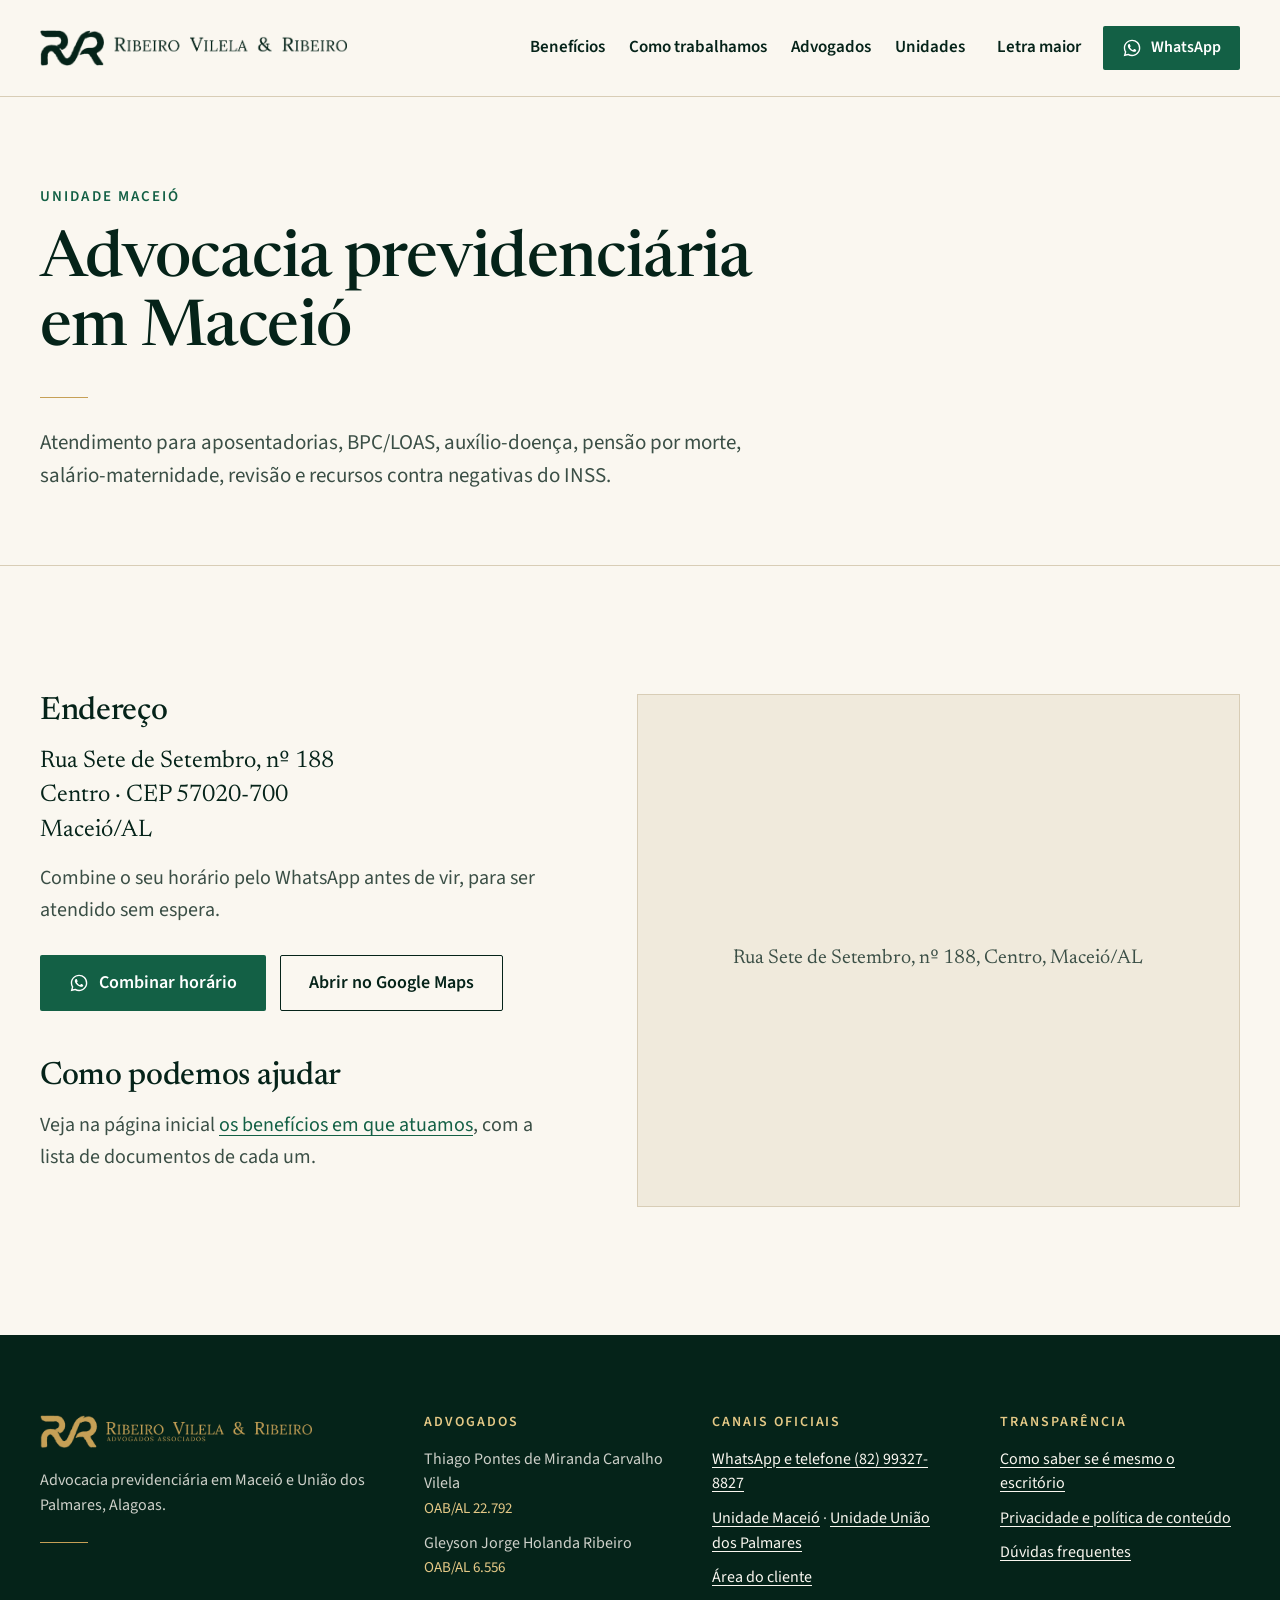
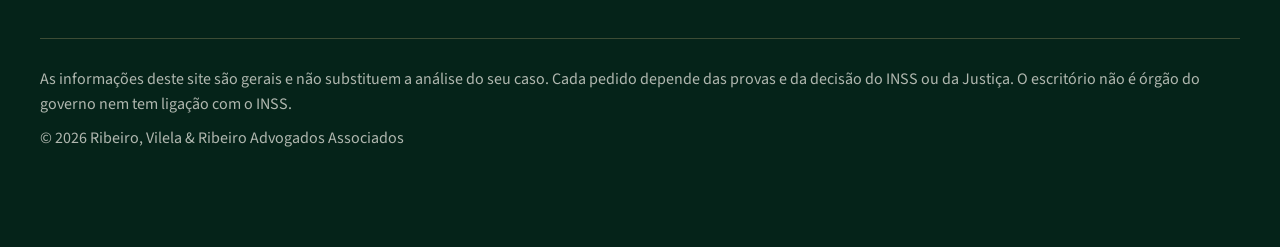
==== commit 36b21f9f: "Site em nova direção visual (Timbre): papel, verde-noite, serifa editorial, sem efeitos de modelo pr" ====
--- a/maceio/index.html
+++ b/maceio/index.html
@@ -21,7 +21,7 @@
 <meta name="twitter:card" content="summary_large_image">
 <link rel="preconnect" href="https://fonts.googleapis.com">
 <link rel="preconnect" href="https://fonts.gstatic.com" crossorigin>
-<link href="https://fonts.googleapis.com/css2?family=Lora:ital,wght@0,400;0,500;0,600;1,400&family=Poppins:wght@400;500;600&display=swap" rel="stylesheet">
+<link href="https://fonts.googleapis.com/css2?family=Newsreader:opsz,wght@6..72,400;6..72,500;6..72,600&family=Source+Sans+3:wght@400;600&display=swap" rel="stylesheet">
 <link rel="stylesheet" href="/assets/site.css">
 <script>
   // Preferências de leitura antes de desenhar a página (evita piscar).
@@ -42,7 +42,6 @@
   "url": "https://ribeirovilelaribeiro.com.br/maceio",
   "image": "https://ribeirovilelaribeiro.com.br/img/og.jpg",
   "telephone": "+55 82 99327-8827",
-  "email": "ribeirovilelaribeiro.adv@gmail.com",
   "areaServed": "Maceió",
   "address": {
     "@type": "PostalAddress",
@@ -63,58 +62,54 @@
   <a href="#rodape">Ir para o rodapé</a>
 </nav>
 
-<div class="acess" role="region" aria-label="Ferramentas de leitura">
-  <div class="acess-in">
-    <span class="acess-rot">Leitura</span>
-    <button type="button" data-fonte="-1" aria-label="Diminuir o tamanho do texto">A−</button>
-    <button type="button" data-fonte="0" aria-label="Tamanho normal do texto">A</button>
-    <button type="button" data-fonte="1" aria-label="Aumentar o tamanho do texto">A+</button>
-    <button type="button" data-contraste-btn aria-pressed="false">Alto contraste</button>
-    <button type="button" data-ouvir aria-pressed="false">
-      <svg aria-hidden="true" viewBox="0 0 24 24"><use href="#i-som"/></svg>
-      <span>Ouvir esta página</span>
-    </button>
-  </div>
-</div>
-
 <header class="topo">
   <div class="topo-in">
     <a class="marca" href="/" aria-label="Ribeiro, Vilela & Ribeiro, página inicial">
-      <img src="/img/logo-dourado.png" alt="Ribeiro, Vilela & Ribeiro Advogados Associados" width="1200" height="145">
-    </a>
-    <button class="menu-btn" type="button" aria-expanded="false" aria-controls="menu">
-      <span class="menu-btn-ic" aria-hidden="true"><span></span><span></span><span></span></span>
-      <span class="menu-btn-txt">Menu</span>
-    </button>
-    <nav class="menu" id="menu" aria-label="Seções do site">
-      <div class="menu-links">
-        <a href="/#atuacao">Como ajudamos</a>
-        <a href="/#como-funciona">Como funciona</a>
-        <a href="/#escritorio">Escritório</a>
-        <a href="/#duvidas">Dúvidas</a>
+      <img src="/img/logo-cabecalho-verde.png" alt="Ribeiro, Vilela & Ribeiro Advogados Associados" width="1399" height="168">
+    </a>
+    <button class="menu-btn" type="button" aria-expanded="false" aria-controls="menu">Menu</button>
+    <div class="menu" id="menu">
+      <nav class="menu-links" aria-label="Seções do site">
+        <a href="/#beneficios">Benefícios</a>
+        <a href="/#como-trabalhamos">Como trabalhamos</a>
+        <a href="/#advogados">Advogados</a>
         <a href="/#unidades">Unidades</a>
-        <a href="/seguranca">Segurança</a>
+      </nav>
+      <div class="menu-acoes">
+        <div class="acess">
+          <button type="button" class="link-topo" aria-expanded="false" aria-controls="acess-painel" data-acess-btn>Letra maior</button>
+          <div class="acess-painel" id="acess-painel" hidden>
+            <p class="acess-tit">Tamanho do texto</p>
+            <div class="acess-linha">
+              <button type="button" data-fonte="-1" aria-label="Diminuir o tamanho do texto">A−</button>
+              <button type="button" data-fonte="0" aria-label="Tamanho normal do texto">A</button>
+              <button type="button" data-fonte="1" aria-label="Aumentar o tamanho do texto">A+</button>
+            </div>
+            <button type="button" class="acess-opcao" data-contraste-btn aria-pressed="false">Alto contraste</button>
+            <button type="button" class="acess-opcao" data-ouvir aria-pressed="false"><span>Ouvir esta página</span></button>
+            <button type="button" class="acess-opcao" data-libras>Tradução em Libras</button>
+          </div>
+        </div>
+        <a class="btn btn-verde btn-peq" href="https://wa.me/5582993278827?text=Ol%C3%A1!%20Vim%20pelo%20site%20e%20gostaria%20de%20uma%20orienta%C3%A7%C3%A3o%20sobre%20um%20benef%C3%ADcio%20do%20INSS." target="_blank" rel="noopener">
+          <svg aria-hidden="true" viewBox="0 0 24 24"><use href="#i-whats"/></svg> WhatsApp
+        </a>
       </div>
-      <button type="button" class="btn btn-vidro btn-peq" data-abrir="cliente">Já sou cliente</button>
-      <a class="btn btn-ouro btn-peq" href="https://wa.me/5582993278827?text=Ol%C3%A1!%20Vim%20pelo%20site%20e%20gostaria%20de%20uma%20orienta%C3%A7%C3%A3o%20sobre%20um%20benef%C3%ADcio%20do%20INSS." target="_blank" rel="noopener">
-        <svg aria-hidden="true" viewBox="0 0 24 24"><use href="#i-whats"/></svg> WhatsApp
-      </a>
-    </nav>
+    </div>
   </div>
 </header>
 
 <main id="conteudo" tabindex="-1">
-<section class="pagina-topo sob-topo com-foto" style="--foto:url(/img/fotos/trabalhador.jpg)">
+<section class="pagina-topo">
   <div class="pagina-topo-in">
-    <p class="chip">Unidade Maceió</p>
-    <h1>Advocacia previdenciária <span class="destaque">em Maceió</span></h1>
+    <p class="rotulo">Unidade Maceió</p>
+    <h1>Advocacia previdenciária em Maceió</h1>
     <p>Atendimento para aposentadorias, BPC/LOAS, auxílio-doença, pensão por morte, salário-maternidade, revisão e recursos contra negativas do INSS.</p>
   </div>
 </section>
 
 <section class="secao">
   <div class="secao-in cidade">
-    <div class="cidade-dados revelar">
+    <div class="cidade-dados">
       <h2>Endereço</h2>
       <p class="cidade-end">Rua Sete de Setembro, nº 188<br>Centro · CEP 57020-700<br>Maceió/AL</p>
       <p>Combine o seu horário pelo WhatsApp antes de vir, para ser atendido sem espera.</p>
@@ -125,9 +120,10 @@
         <a class="btn btn-linha" href="https://www.google.com/maps/search/?api=1&query=Rua+Sete+de+Setembro+188+Centro+Macei%C3%B3+AL" target="_blank" rel="noopener">Abrir no Google Maps</a>
       </div>
       <h2>Como podemos ajudar</h2>
-      <p>Veja na página inicial <a href="/#atuacao">as situações que atendemos</a>, com a lista de documentos de cada uma.</p>
-    </div>
-    <div class="mapa revelar">
+      <p>Veja na página inicial <a href="/#beneficios">os benefícios em que atuamos</a>, com a lista de documentos de cada um.</p>
+    </div>
+    <div class="mapa">
+      <p class="mapa-reserva">Rua Sete de Setembro, nº 188, Centro, Maceió/AL</p>
       <iframe title="Mapa da unidade de Maceió" loading="lazy" referrerpolicy="no-referrer-when-downgrade"
         src="https://www.google.com/maps?q=Rua+Sete+de+Setembro,+188,+Centro,+Macei%C3%B3+-+AL,+57020-700&output=embed"></iframe>
     </div>
@@ -138,8 +134,7 @@
 <footer class="rodape" id="rodape">
   <div class="rodape-in">
     <div class="rodape-marca">
-      <img src="/img/monograma.png" alt="" width="400" height="229">
-      <p class="rodape-nome">Ribeiro, Vilela & Ribeiro<br><span>Advogados Associados</span></p>
+      <img src="/img/logo-chapado-ouro.png" alt="Ribeiro, Vilela & Ribeiro Advogados Associados" width="1400" height="169">
       <p>Advocacia previdenciária em Maceió e União dos Palmares, Alagoas.</p>
     </div>
     <div>
@@ -150,8 +145,8 @@
     <div>
       <h2 class="rodape-tit">Canais oficiais</h2>
       <p><a href="https://wa.me/5582993278827?text=Ol%C3%A1!%20Vim%20pelo%20site%20e%20gostaria%20de%20uma%20orienta%C3%A7%C3%A3o%20sobre%20um%20benef%C3%ADcio%20do%20INSS." target="_blank" rel="noopener">WhatsApp e telefone (82) 99327-8827</a></p>
-      <p><a href="mailto:ribeirovilelaribeiro.adv@gmail.com">ribeirovilelaribeiro.adv<wbr>@gmail.com</a></p>
       <p><a href="/maceio">Unidade Maceió</a> · <a href="/uniao-dos-palmares">Unidade União dos Palmares</a></p>
+      <p><button type="button" class="link-rodape" data-abrir="cliente">Área do cliente</button></p>
     </div>
     <div>
       <h2 class="rodape-tit">Transparência</h2>
@@ -178,15 +173,12 @@
   <p>Escolha uma opção. O WhatsApp oficial do escritório abre com a mensagem pronta.</p>
   <div class="janela-opcoes">
     <a class="opcao" href="https://wa.me/5582993278827?text=Ol%C3%A1!%20Sou%20cliente%20do%20escrit%C3%B3rio%20e%20quero%20enviar%20um%20documento." target="_blank" rel="noopener">
-      <svg aria-hidden="true" viewBox="0 0 24 24"><use href="#i-documento"/></svg>
       <span><strong>Enviar um documento</strong>Laudo, carta do INSS, comprovante</span>
     </a>
     <a class="opcao" href="https://wa.me/5582993278827?text=Ol%C3%A1!%20Sou%20cliente%20do%20escrit%C3%B3rio%20e%20quero%20saber%20como%20est%C3%A1%20o%20meu%20pedido." target="_blank" rel="noopener">
-      <svg aria-hidden="true" viewBox="0 0 24 24"><use href="#i-relogio"/></svg>
       <span><strong>Saber como está meu pedido</strong>Andamento no INSS ou na Justiça</span>
     </a>
     <a class="opcao" href="https://wa.me/5582993278827?text=Ol%C3%A1!%20Sou%20cliente%20do%20escrit%C3%B3rio%20e%20quero%20atualizar%20meu%20telefone%20ou%20endere%C3%A7o." target="_blank" rel="noopener">
-      <svg aria-hidden="true" viewBox="0 0 24 24"><use href="#i-telefone"/></svg>
       <span><strong>Atualizar telefone ou endereço</strong>Para não perder nenhum aviso</span>
     </a>
   </div>
@@ -201,29 +193,13 @@
   <p>O link leva a <strong data-saida-dominio>gov.br</strong>, que é do governo federal e não do escritório. Lá você entra com a sua própria senha do gov.br, que não deve ser passada a ninguém.</p>
   <div class="janela-acoes">
     <a class="btn btn-verde" data-saida-ir href="#" target="_blank" rel="noopener">Continuar para o site oficial</a>
-    <form method="dialog"><button class="btn btn-linha">Ficar aqui</button></form>
+    <form method="dialog"><button class="btn btn-contorno">Ficar aqui</button></form>
   </div>
 </dialog>
 
 <svg width="0" height="0" style="position:absolute" aria-hidden="true">
   <defs>
     <symbol id="i-whats" viewBox="0 0 24 24"><path fill="currentColor" d="M12.04 2C6.58 2 2.13 6.45 2.13 11.91c0 1.75.46 3.45 1.32 4.95L2.05 22l5.25-1.38a9.86 9.86 0 0 0 4.74 1.21h.01c5.46 0 9.91-4.45 9.91-9.91 0-2.65-1.03-5.14-2.9-7.01A9.82 9.82 0 0 0 12.04 2Zm0 18.15h-.01a8.2 8.2 0 0 1-4.19-1.15l-.3-.18-3.12.82.83-3.04-.2-.31a8.2 8.2 0 0 1-1.26-4.38c0-4.54 3.7-8.23 8.25-8.23 2.2 0 4.27.86 5.82 2.42a8.18 8.18 0 0 1 2.41 5.82c0 4.54-3.7 8.23-8.23 8.23Zm4.52-6.16c-.25-.12-1.47-.72-1.69-.81-.23-.08-.39-.12-.56.13-.16.25-.64.81-.78.97-.14.17-.29.19-.54.06-.25-.12-1.05-.39-1.99-1.23-.74-.66-1.23-1.47-1.38-1.72-.14-.25-.02-.38.11-.51.11-.11.25-.29.37-.43.13-.15.17-.25.25-.42.08-.17.04-.31-.02-.43-.06-.12-.56-1.34-.76-1.84-.2-.48-.41-.42-.56-.43h-.48c-.17 0-.43.06-.66.31-.23.25-.86.85-.86 2.07 0 1.22.89 2.4 1.01 2.56.12.17 1.75 2.67 4.23 3.74.59.26 1.05.41 1.41.52.59.19 1.13.16 1.56.1.48-.07 1.47-.6 1.67-1.18.21-.58.21-1.07.14-1.18-.06-.1-.22-.16-.47-.29Z"/></symbol>
-    <symbol id="i-som" viewBox="0 0 24 24"><g fill="none" stroke="currentColor" stroke-width="1.6" stroke-linecap="round" stroke-linejoin="round"><path d="M4 9.5h3.5L12 5.5v13l-4.5-4H4z"/><path d="M15.5 9a4 4 0 0 1 0 6M18 6.5a7.5 7.5 0 0 1 0 11"/></g></symbol>
-    <symbol id="i-busca" viewBox="0 0 24 24"><g fill="none" stroke="currentColor" stroke-width="1.8" stroke-linecap="round"><circle cx="10.5" cy="10.5" r="6.5"/><path d="M15.5 15.5 21 21"/></g></symbol>
-    <symbol id="i-local" viewBox="0 0 24 24"><g fill="none" stroke="currentColor" stroke-width="1.4" stroke-linecap="round" stroke-linejoin="round"><path d="M12 21s-7-6.1-7-11.5A7 7 0 0 1 19 9.5C19 14.9 12 21 12 21Z"/><circle cx="12" cy="9.5" r="2.5"/></g></symbol>
-    <symbol id="i-escudo" viewBox="0 0 24 24"><g fill="none" stroke="currentColor" stroke-width="1.4" stroke-linecap="round" stroke-linejoin="round"><path d="M12 3 5 6v5.5c0 4.4 3 8.2 7 9.5 4-1.3 7-5.1 7-9.5V6l-7-3Z"/><path d="m9 12 2.2 2.2L15.5 10"/></g></symbol>
-    <symbol id="i-documento" viewBox="0 0 24 24"><g fill="none" stroke="currentColor" stroke-width="1.4" stroke-linecap="round" stroke-linejoin="round"><path d="M14 3H6.5A1.5 1.5 0 0 0 5 4.5v15A1.5 1.5 0 0 0 6.5 21h11a1.5 1.5 0 0 0 1.5-1.5V8l-5-5Z"/><path d="M14 3v5h5M8.5 13h7M8.5 16.5h5"/></g></symbol>
-    <symbol id="i-relogio" viewBox="0 0 24 24"><g fill="none" stroke="currentColor" stroke-width="1.4" stroke-linecap="round" stroke-linejoin="round"><circle cx="12" cy="12" r="8.5"/><path d="M12 7.5V12l3 2"/></g></symbol>
-    <symbol id="i-telefone" viewBox="0 0 24 24"><g fill="none" stroke="currentColor" stroke-width="1.4" stroke-linecap="round" stroke-linejoin="round"><rect x="7" y="2.5" width="10" height="19" rx="2"/><path d="M11 18.5h2"/></g></symbol>
-    <symbol id="i-saude" viewBox="0 0 24 24"><g fill="none" stroke="currentColor" stroke-width="1.4" stroke-linecap="round" stroke-linejoin="round"><rect x="3.5" y="3.5" width="17" height="17" rx="3"/><path d="M12 8v8M8 12h8"/></g></symbol>
-    <symbol id="i-ampulheta" viewBox="0 0 24 24"><g fill="none" stroke="currentColor" stroke-width="1.4" stroke-linecap="round" stroke-linejoin="round"><path d="M6 3h12M6 21h12M7 3c0 5 10 5 10 9s-10 4-10 9M17 3c0 5-10 5-10 9s10 4 10 9"/></g></symbol>
-    <symbol id="i-campo" viewBox="0 0 24 24"><g fill="none" stroke="currentColor" stroke-width="1.4" stroke-linecap="round" stroke-linejoin="round"><path d="M12 21V9M12 13c-3 0-5-2-5-5 3 0 5 2 5 5ZM12 11c3 0 5-2 5-5-3 0-5 2-5 5ZM12 17c-3 0-5-2-5-5 3 0 5 2 5 5ZM12 15c3 0 5-2 5-5-3 0-5 2-5 5Z"/><path d="M4 21h16"/></g></symbol>
-    <symbol id="i-maos" viewBox="0 0 24 24"><g fill="none" stroke="currentColor" stroke-width="1.4" stroke-linecap="round" stroke-linejoin="round"><path d="M12 7.5c-1.3-2.4-5-2-5 .9 0 2.4 5 5.6 5 5.6s5-3.2 5-5.6c0-2.9-3.7-3.3-5-.9Z"/><path d="M2.5 15.5l3.5-1c1-.3 2 0 2.7.6l1.3 1.1h4a1.5 1.5 0 0 1 0 3H9.5M14 19.2l5.3-2.4a1.5 1.5 0 0 1 1.4 2.6L15 22.3c-.8.4-1.7.5-2.6.3L6 21"/></g></symbol>
-    <symbol id="i-familia" viewBox="0 0 24 24"><g fill="none" stroke="currentColor" stroke-width="1.4" stroke-linecap="round" stroke-linejoin="round"><circle cx="8" cy="6.5" r="2.5"/><circle cx="16.5" cy="7.5" r="2"/><path d="M3.5 20v-3.5A4.5 4.5 0 0 1 8 12a4.5 4.5 0 0 1 4.5 4.5V20M13.5 13.2a3.5 3.5 0 0 1 6.5 1.8V20"/></g></symbol>
-    <symbol id="i-bebe" viewBox="0 0 24 24"><g fill="none" stroke="currentColor" stroke-width="1.4" stroke-linecap="round" stroke-linejoin="round"><circle cx="12" cy="12" r="8.5"/><path d="M9 11h.01M15 11h.01M9.5 15c1.4 1.2 3.6 1.2 5 0M12 3.5c-1.5 1-1.5 2.5 0 3"/></g></symbol>
-    <symbol id="i-revisao" viewBox="0 0 24 24"><g fill="none" stroke="currentColor" stroke-width="1.4" stroke-linecap="round" stroke-linejoin="round"><path d="M20 12a8 8 0 1 1-2.3-5.6M20 4v4h-4"/><path d="M9 12l2 2 4-4"/></g></symbol>
-    <symbol id="i-balanca" viewBox="0 0 24 24"><g fill="none" stroke="currentColor" stroke-width="1.4" stroke-linecap="round" stroke-linejoin="round"><path d="M12 3v18M7 21h10M5 7h14M12 5l-7 2M12 5l7 2"/><path d="M5 7l-3 7a3.5 3.5 0 0 0 6 0L5 7ZM19 7l-3 7a3.5 3.5 0 0 0 6 0l-3-7Z"/></g></symbol>
-    <symbol id="i-imprimir" viewBox="0 0 24 24"><g fill="none" stroke="currentColor" stroke-width="1.5" stroke-linecap="round" stroke-linejoin="round"><path d="M7 8V3h10v5M7 17H4.5A1.5 1.5 0 0 1 3 15.5v-6A1.5 1.5 0 0 1 4.5 8h15A1.5 1.5 0 0 1 21 9.5v6a1.5 1.5 0 0 1-1.5 1.5H17"/><path d="M7 13h10v8H7z"/></g></symbol>
   </defs>
 </svg>
 
--- a/assets/site.css
+++ b/assets/site.css
@@ -1,563 +1,342 @@
-/* Ribeiro, Vilela & Ribeiro · site institucional
-   Direção "foto em tela cheia + mosaico": verde-esmeralda profundo, dourado, vidro e cantos arredondados.
-   Regra de legibilidade: dourado como texto só sobre verde-escuro; sobre fundo claro, só como ornamento. */
+/* Ribeiro, Vilela & Ribeiro · direção "Timbre": o papel timbrado do escritório na tela.
+   Papel claro, tinta verde-noite, esmeralda nos botões e links, filete de 1 px como único ornamento.
+   Proibido (auditoria de 22/10/2026): vidro, pílula, degradê, sombra decorativa, animação de movimento,
+   mosaico, selos, setas ↗, ícones genéricos, itálico colorido, foto de banco, dourado como texto em fundo claro. */
 :root {
   --escala: 1;
+  --papel: #FAF7F0;
+  --pedra: #F0EADC;
   --noite: #052319;
-  --verde: #136045;
-  --verde-2: #0B3D2C;
+  --esmeralda: #136045;
+  --texto-2: #3B4F46;
+  --filete: #D8CDB6;
   --ouro: #C6A056;
   --ouro-claro: #E4C886;
-  --creme: #F7F2E7;
-  --papel: #FBF8F1;
-  --branco: #FFFFFF;
-  --tinta: #052319;
-  --tinta-suave: #3B4F46;
-  --linha: #E6DDCB;
-  --foco: #C6A056;
-  --serifa: "Lora", Georgia, "Times New Roman", serif;
-  --sans: "Poppins", system-ui, -apple-system, "Segoe UI", sans-serif;
-  --larg: 1240px;
-  --raio: 24px;
-  --topo-h: 5.25rem;
-  --sombra: 0 24px 60px -34px rgba(5, 35, 25, .55);
+  --serifa: "Newsreader", Georgia, "Times New Roman", serif;
+  --sans: "Source Sans 3", "Segoe UI", system-ui, sans-serif;
+  --larg: 1200px;
+  --margem: 2rem;
+  --respiro: 8rem;
 }
 
 *, *::before, *::after { box-sizing: border-box; }
-html {
-  font-size: calc(100% * var(--escala));
-  scroll-behavior: smooth;
-  scroll-padding-top: 6rem;
-  -webkit-text-size-adjust: 100%;
-}
-body {
-  margin: 0;
-  background: var(--papel);
-  color: var(--tinta);
-  font-family: var(--sans);
-  font-weight: 400;
-  font-size: 1.1875rem;   /* 19px */
-  line-height: 1.65;
-  overflow-x: hidden;
-}
-img, svg { display: block; max-width: 100%; }
-a { color: var(--verde); text-underline-offset: .18em; }
-h1, h2, h3 { font-family: var(--serifa); font-weight: 500; line-height: 1.15; margin: 0; letter-spacing: -.015em; }
+html { font-size: calc(100% * var(--escala)); scroll-behavior: smooth; scroll-padding-top: 6.5rem; -webkit-text-size-adjust: 100%; }
+body { margin: 0; background: var(--papel); color: var(--noite); font-family: var(--sans); font-size: 1.25rem; line-height: 1.6; overflow-x: hidden; }
+img { display: block; max-width: 100%; height: auto; }
+svg { display: block; }
+a { color: var(--esmeralda); text-underline-offset: .2em; text-decoration-thickness: 1px; }
+h1, h2, h3 { font-family: var(--serifa); font-weight: 500; margin: 0; color: var(--noite); font-optical-sizing: auto; }
+h1 { font-size: 4rem; line-height: 1.08; letter-spacing: -.01em; }
+h2 { font-size: 3.5rem; line-height: 1.1; letter-spacing: -.01em; }
+h1, h2 { text-wrap: balance; }
+h3 { font-size: 1.625rem; line-height: 1.25; }
 p { margin: 0; }
 strong { font-weight: 600; }
 button { font: inherit; color: inherit; }
-:focus-visible { outline: 3px solid var(--foco); outline-offset: 3px; border-radius: 6px; }
+dl, dd { margin: 0; }
+:focus-visible { outline: 3px solid var(--ouro); outline-offset: 3px; }
 .so-leitor { position: absolute; width: 1px; height: 1px; overflow: hidden; clip: rect(0 0 0 0); white-space: nowrap; }
-
-/* ---------- atalhos ---------- */
-.pular a {
-  position: absolute; left: -9999px; top: .5rem; z-index: 200;
-  background: var(--ouro); color: var(--noite); padding: .6rem 1rem; border-radius: 999px; font-weight: 600;
-}
+.pular a { position: absolute; left: -9999px; top: .5rem; z-index: 200; background: var(--esmeralda); color: #fff; padding: .6rem 1rem; }
 .pular a:focus { left: .5rem; }
 
-/* ---------- ferramentas de leitura ---------- */
-.acess { position: relative; z-index: 60; background: #031a12; color: var(--creme); }
-.acess-in {
-  max-width: var(--larg); margin: 0 auto; padding: .35rem 2rem;
-  display: flex; align-items: center; justify-content: flex-end; flex-wrap: wrap; gap: .35rem;
-  font-size: .8125rem;
-}
-.acess-rot { margin-right: .35rem; opacity: .7; letter-spacing: .14em; text-transform: uppercase; font-size: .6875rem; }
-.acess button {
-  display: inline-flex; align-items: center; gap: .35rem;
-  min-height: 2.25rem; padding: 0 .8rem; border-radius: 999px;
-  background: rgba(255, 255, 255, .05); border: 1px solid rgba(228, 200, 134, .25); color: inherit; cursor: pointer;
-}
-.acess button:hover, .acess button[aria-pressed="true"] { border-color: var(--ouro-claro); color: var(--ouro-claro); }
-.acess svg { width: 1.1rem; height: 1.1rem; }
-
-/* ---------- botões ---------- */
+/* ---------- peças de base ---------- */
+.rotulo { margin-bottom: 1.1rem; font-size: .9375rem; font-weight: 600; letter-spacing: .14em; text-transform: uppercase; color: var(--esmeralda); }
+.rotulo-claro { color: var(--ouro-claro); }
+.filete-ouro { display: block; width: 3rem; height: 1px; background: var(--ouro); margin: 2rem 0; }
+
 .btn {
   display: inline-flex; align-items: center; justify-content: center; gap: .6rem;
-  min-height: 3.25rem; padding: 0 1.6rem; border-radius: 999px;
-  font-family: var(--sans); font-weight: 600; font-size: 1rem; letter-spacing: .005em;
-  text-decoration: none; border: 1px solid transparent; cursor: pointer; white-space: nowrap;
-  transition: background-color .2s, color .2s, border-color .2s, transform .2s, box-shadow .2s;
-}
-.btn:hover { transform: translateY(-1px); }
-.btn svg { width: 1.3rem; height: 1.3rem; flex: none; }
-.btn-grande { min-height: 3.65rem; padding: 0 2rem; font-size: 1.0625rem; }
-.btn-peq { min-height: 2.6rem; padding: 0 1.1rem; font-size: .875rem; }
-.btn-ouro { background: var(--ouro); color: var(--noite); box-shadow: 0 14px 30px -14px rgba(198, 160, 86, .8); }
-.btn-ouro:hover { background: var(--ouro-claro); }
-.btn-verde { background: var(--verde); color: #fff; box-shadow: 0 14px 30px -16px rgba(19, 96, 69, .8); }
-.btn-verde:hover { background: var(--verde-2); }
-.btn-linha { border-color: rgba(19, 96, 69, .35); color: var(--verde); background: #fff; }
-.btn-linha:hover { border-color: var(--verde); }
-.btn-vidro { background: rgba(255, 255, 255, .1); border-color: rgba(255, 255, 255, .3); color: var(--creme); -webkit-backdrop-filter: blur(8px); backdrop-filter: blur(8px); }
-.btn-vidro:hover { background: rgba(255, 255, 255, .18); }
-
-.link-seta { display: inline-flex; align-items: center; gap: .45rem; font-weight: 600; color: var(--verde); text-decoration: none; }
-.link-seta::after { content: "→"; transition: transform .2s; }
-.link-seta:hover::after { transform: translateX(4px); }
-
-.rotulo {
-  font-size: .8125rem; font-weight: 600; letter-spacing: .14em; text-transform: uppercase;
-  color: var(--verde); margin-bottom: .9rem;
-  display: flex; align-items: center; gap: .75rem;
-}
-.rotulo::before { content: ""; width: 2rem; height: 1px; background: var(--ouro); flex: none; }
-.rotulo-claro { color: var(--ouro-claro); }
-.chip {
-  display: inline-flex; align-items: center; gap: .65rem;
-  font-size: .8125rem; letter-spacing: .05em; padding: .5rem 1rem; border-radius: 999px;
-  background: rgba(228, 200, 134, .12); border: 1px solid rgba(228, 200, 134, .35); color: var(--ouro-claro);
-}
-.chip::before { content: ""; width: .5rem; height: .5rem; border-radius: 50%; background: var(--ouro); box-shadow: 0 0 0 4px rgba(198, 160, 86, .22); flex: none; }
-.ouro-texto, .hero h1 em, .final h2 em, .pagina-topo .destaque {
-  font-style: italic;
-  background: linear-gradient(90deg, #E4C886, #C6A056 60%, #F1DDA9);
-  -webkit-background-clip: text; background-clip: text; color: transparent;
-}
-
-/* ---------- topo (vidro sobre a foto) ---------- */
-.topo {
-  position: sticky; top: 0; z-index: 50;
-  background: rgba(5, 35, 25, .62);
-  -webkit-backdrop-filter: blur(14px) saturate(140%); backdrop-filter: blur(14px) saturate(140%);
-  border-bottom: 1px solid rgba(228, 200, 134, .14);
-}
-.topo-in {
-  max-width: var(--larg); margin: 0 auto; padding: 0 2rem;
-  height: var(--topo-h); display: flex; align-items: center; justify-content: space-between; gap: 1.25rem;
-}
+  min-height: 3.5rem; padding: 0 1.75rem; border: 1px solid transparent; border-radius: 2px;
+  font-family: var(--sans); font-size: 1.125rem; font-weight: 600; text-decoration: none; cursor: pointer; white-space: nowrap;
+  transition: background-color .15s, color .15s, border-color .15s;
+}
+.btn svg { width: 1.25rem; height: 1.25rem; flex: none; }
+.btn-peq { min-height: 2.75rem; padding: 0 1.1rem; font-size: 1rem; }
+.btn-verde { background: var(--esmeralda); color: #fff; }
+.btn-verde:hover { background: var(--noite); }
+.btn-contorno { background: transparent; border-color: var(--noite); color: var(--noite); }
+.btn-contorno:hover { background: var(--noite); color: var(--papel); }
+.link { background: none; border: 0; padding: 0; cursor: pointer; color: var(--esmeralda); font-size: 1.125rem; font-weight: 600; text-decoration: underline; text-underline-offset: .25em; text-decoration-thickness: 1px; }
+.link:hover { color: var(--noite); }
+.link-claro { color: var(--ouro-claro); }
+.link-claro:hover { color: var(--papel); }
+
+/* ---------- topo ---------- */
+.topo { position: sticky; top: 0; z-index: 50; background: var(--papel); border-bottom: 1px solid var(--filete); }
+.topo-in { max-width: calc(var(--larg) + 2 * var(--margem)); margin: 0 auto; padding: 0 var(--margem); height: 6rem; display: flex; align-items: center; justify-content: space-between; gap: 2rem; }
 .marca { flex: none; }
-.marca img { width: 15rem; height: auto; }
-.menu { display: flex; align-items: center; gap: .6rem; white-space: nowrap; }
-.menu-links {
-  display: flex; align-items: center; gap: .15rem; padding: .3rem; margin-right: .4rem;
-  background: rgba(255, 255, 255, .07); border: 1px solid rgba(255, 255, 255, .13); border-radius: 999px;
-}
-.menu-links a {
-  color: var(--creme); text-decoration: none; font-size: .875rem;
-  padding: .5rem .95rem; border-radius: 999px; transition: background-color .2s, color .2s;
-}
-.menu-links a:hover { background: rgba(255, 255, 255, .12); color: #fff; }
+.marca img { width: clamp(17rem, 24vw, 22rem); }
+.menu { display: flex; align-items: center; gap: 2rem; white-space: nowrap; }
+.menu-links { display: flex; gap: 1.5rem; }
+.menu-links a { font-size: 1.0625rem; font-weight: 600; color: var(--noite); text-decoration: none; padding: .3rem 0; border-bottom: 1px solid transparent; }
+.menu-links a:hover { color: var(--esmeralda); border-bottom-color: var(--esmeralda); }
+.menu-acoes { display: flex; align-items: center; gap: 1.4rem; }
+.link-topo { background: none; border: 0; padding: .3rem 0; cursor: pointer; font-size: 1.0625rem; font-weight: 600; color: var(--noite); }
+.link-rodape { background: none; border: 0; padding: 0; cursor: pointer; color: var(--papel); text-decoration: underline; text-underline-offset: .2em; font-size: 1rem; }
+.link-rodape:hover { color: var(--ouro-claro); }
+.link-topo:hover, .link-topo[aria-expanded="true"] { color: var(--esmeralda); text-decoration: underline; text-underline-offset: .25em; }
 .menu-btn { display: none; }
-.sob-topo { margin-top: calc(-1 * var(--topo-h)); }
+
+.acess { position: relative; }
+.acess-painel { position: absolute; right: 0; top: calc(100% + 1rem); z-index: 70; width: 17rem; background: #fff; border: 1px solid var(--filete); border-top: 2px solid var(--esmeralda); padding: 1.1rem; }
+.acess-tit { font-size: .875rem; font-weight: 600; letter-spacing: .12em; text-transform: uppercase; color: var(--texto-2); margin-bottom: .6rem; }
+.acess-linha { display: grid; grid-template-columns: repeat(3, 1fr); gap: .4rem; margin-bottom: .6rem; }
+.acess-linha button, .acess-opcao { min-height: 2.75rem; border: 1px solid var(--filete); border-radius: 2px; background: var(--papel); cursor: pointer; font-size: 1rem; color: var(--noite); }
+.acess-opcao { display: block; width: 100%; text-align: left; padding: 0 .9rem; margin-top: .4rem; }
+.acess-linha button:hover, .acess-opcao:hover, .acess-opcao[aria-pressed="true"] { border-color: var(--esmeralda); color: var(--esmeralda); }
+/* o botão azul do VLibras fica fora da tela; a Libras abre pelo painel de acessibilidade */
+#vlibras-access-wrapper, [vw] [vw-access-button] { transform: translateX(-300vw) !important; visibility: hidden !important; }
 
 /* ---------- abertura ---------- */
-.hero {
-  position: relative; overflow: hidden; color: var(--creme);
-  background:
-    linear-gradient(90deg, #052319 0%, rgba(5, 35, 25, .94) 34%, rgba(5, 35, 25, .45) 62%, rgba(5, 35, 25, .15) 100%),
-    url(/img/fotos/rural.jpg) right 30% / cover no-repeat, var(--noite);
-}
-.hero::after { content: ""; position: absolute; inset: auto 0 0 0; height: 45%; background: linear-gradient(to top, var(--noite), transparent); pointer-events: none; }
-.hero-in { position: relative; z-index: 1; max-width: var(--larg); margin: 0 auto; padding: calc(var(--topo-h) + 5rem) 2rem 0; }
-.hero h1 { margin-top: 1.6rem; max-width: 10.5em; font-size: clamp(2.6rem, 5.4vw, 4.25rem); line-height: 1.05; letter-spacing: -.025em; color: var(--creme); }
-.hero-texto { margin-top: 1.5rem; max-width: 30em; font-size: clamp(1.1rem, 1.7vw, 1.25rem); color: rgba(247, 242, 231, .9); }
-.hero-acoes { margin-top: 2.25rem; display: flex; flex-wrap: wrap; gap: .85rem; }
-.hero-calma { margin-top: 1.2rem; font-size: .9375rem; color: rgba(247, 242, 231, .82); display: flex; align-items: center; gap: .65rem; }
-.hero-calma::before { content: "✓"; width: 1.4rem; height: 1.4rem; border-radius: 50%; display: grid; place-items: center; font-size: .75rem; background: rgba(228, 200, 134, .18); color: var(--ouro-claro); flex: none; }
-
-/* busca em cartão de vidro */
-.busca { position: relative; z-index: 1; max-width: var(--larg); margin: 4rem auto 0; padding: 0 2rem 4.5rem; }
-.busca-card {
-  background: rgba(255, 255, 255, .09); border: 1px solid rgba(255, 255, 255, .18);
-  -webkit-backdrop-filter: blur(18px); backdrop-filter: blur(18px);
-  border-radius: var(--raio); padding: 1.6rem 1.75rem;
-}
-.busca h2 { font-size: 1.45rem; color: var(--creme); margin-bottom: .9rem; }
-.busca-campo { position: relative; display: flex; align-items: center; background: #fff; border-radius: 999px; padding: .4rem .4rem .4rem 3.3rem; }
-.busca-campo svg { position: absolute; left: 1.25rem; top: 50%; transform: translateY(-50%); width: 1.35rem; height: 1.35rem; color: var(--verde); pointer-events: none; }
-.busca-campo input { flex: 1; min-width: 0; height: 3.25rem; border: 0; background: transparent; color: var(--noite); font: inherit; font-size: 1.125rem; }
-.busca-campo input:focus { outline: none; }
-.busca-campo:focus-within { box-shadow: 0 0 0 3px var(--ouro); }
-.busca-campo .btn { min-height: 3.25rem; }
-.busca-sug { margin-top: 1rem; display: flex; flex-wrap: wrap; align-items: center; gap: .5rem; font-size: .9375rem; color: rgba(247, 242, 231, .85); }
-.busca-sug span { margin-right: .25rem; }
-.busca-sug button {
-  min-height: 2.5rem; padding: 0 1rem; border-radius: 999px; cursor: pointer;
-  background: transparent; border: 1px solid rgba(228, 200, 134, .45); color: var(--creme);
-}
-.busca-sug button:hover { background: rgba(228, 200, 134, .14); border-color: var(--ouro-claro); }
-.busca-resultado { margin-top: .8rem; font-size: 1rem; color: var(--ouro-claro); }
+.hero { padding: 6rem var(--margem) var(--respiro); }
+.hero-in { max-width: var(--larg); margin: 0 auto; display: grid; grid-template-columns: 7fr 5fr; gap: 5rem; align-items: start; }
+.hero h1 { max-width: 12em; }
+.hero-lead { max-width: 30em; font-size: 1.4375rem; line-height: 1.5; color: var(--texto-2); }
+.hero-acoes { margin-top: 2.5rem; display: flex; flex-wrap: wrap; align-items: center; gap: 1.75rem 2.25rem; }
+.timbre { border-left: 1px solid var(--filete); padding: .5rem 0 .5rem 2.5rem; }
+.timbre dl > div { padding: 1.1rem 0; border-top: 1px solid var(--filete); }
+.timbre dl > div:first-child { border-top: 0; padding-top: 0; }
+.timbre dt { font-size: .875rem; font-weight: 600; letter-spacing: .12em; text-transform: uppercase; color: var(--esmeralda); margin-bottom: .3rem; }
+.timbre dd { font-family: var(--serifa); font-size: 1.375rem; line-height: 1.35; color: var(--noite); }
+.timbre-tel a { font-size: 1.75rem; color: var(--noite); text-decoration: none; }
+.timbre-tel a:hover { color: var(--esmeralda); }
+
+/* ---------- seções (respiro variável: as de serviço respiram menos, a dos advogados mais) ---------- */
+.secao { padding: var(--respiro) var(--margem); }
+.secao-pedra { background: var(--pedra); }
+.secao-in { max-width: var(--larg); margin: 0 auto; }
+.secao-in.estreita { max-width: 46rem; }
+.secao h2 { max-width: 16em; }
+#beneficios { padding-top: 6rem; border-top: 1px solid var(--filete); }
+#unidades { padding-top: 6rem; padding-bottom: 6rem; }
+#duvidas { border-top: 1px solid var(--filete); padding-top: 5rem; padding-bottom: 7rem; }
+
+/* benefícios */
+.cab-duplo { display: grid; grid-template-columns: 7fr 5fr; gap: 5rem; align-items: end; margin-bottom: 3.5rem; }
+.busca-campo label { display: block; font-size: .9375rem; font-weight: 600; letter-spacing: .14em; text-transform: uppercase; color: var(--esmeralda); margin-bottom: .4rem; }
+.busca-linha { display: flex; align-items: center; gap: 1.25rem; border-bottom: 1px solid var(--noite); }
+.busca-linha:focus-within { border-bottom-color: var(--esmeralda); box-shadow: 0 1px 0 var(--esmeralda); }
+.busca-linha input { flex: 1; min-width: 0; height: 3.25rem; border: 0; background: transparent; font: inherit; font-size: 1.25rem; color: var(--noite); }
+.busca-linha input::placeholder { color: #56635C; }
+.busca-linha input:focus { outline: none; }
+.busca-resultado { margin-top: .9rem; font-size: 1.0625rem; color: var(--esmeralda); }
 .busca-resultado:empty { display: none; }
-.busca-resultado a { color: var(--ouro-claro); }
-
-/* ---------- seções ---------- */
-.secao { position: relative; padding: 6.5rem 2rem; }
-.secao-in { max-width: var(--larg); margin: 0 auto; }
-.secao-in.estreita { max-width: 50rem; }
-.secao h2 { font-size: clamp(1.95rem, 3.6vw, 2.85rem); color: var(--noite); }
-.secao-creme { background: var(--creme); }
-.cab { display: flex; justify-content: space-between; align-items: flex-end; gap: 2rem; flex-wrap: wrap; }
-.cab > p { max-width: 24rem; font-size: 1rem; color: rgba(247, 242, 231, .78); }
-.cab-claro > p { color: var(--tinta-suave); }
-
-/* ---------- mosaico ---------- */
-.mosaico {
-  position: relative; padding: 2rem 2rem 6.5rem; color: var(--creme);
-  background: radial-gradient(ellipse 50% 40% at 85% 40%, rgba(198, 160, 86, .12), transparent 70%), var(--noite);
-}
-.mosaico::before {
-  content: ""; position: absolute; inset: 0; pointer-events: none;
-  background-image: linear-gradient(rgba(228, 200, 134, .05) 1px, transparent 1px), linear-gradient(90deg, rgba(228, 200, 134, .05) 1px, transparent 1px);
-  background-size: 64px 64px;
-  -webkit-mask-image: radial-gradient(ellipse 70% 70% at 50% 40%, #000, transparent 75%); mask-image: radial-gradient(ellipse 70% 70% at 50% 40%, #000, transparent 75%);
-}
-.mosaico .secao-in { position: relative; }
-.mosaico h2 { font-size: clamp(1.95rem, 3.6vw, 2.85rem); color: var(--creme); }
-.bento {
-  margin-top: 2.5rem; display: grid; gap: 1rem;
-  grid-template-columns: repeat(4, 1fr);
-  grid-template-rows: repeat(3, minmax(15rem, auto));
-  grid-template-areas:
-    "roca roca doenca bpc"
-    "roca roca negou negou"
-    "apos pensao mater revisao";
-}
-.a-roca { grid-area: roca; } .a-doenca { grid-area: doenca; } .a-bpc { grid-area: bpc; } .a-negou { grid-area: negou; }
-.a-apos { grid-area: apos; } .a-pensao { grid-area: pensao; } .a-mater { grid-area: mater; } .a-revisao { grid-area: revisao; }
-.tile {
-  position: relative; overflow: hidden; isolation: isolate;
-  display: flex; flex-direction: column; justify-content: flex-end; align-items: flex-start; gap: .35rem;
-  padding: 1.6rem; text-align: left; cursor: pointer;
-  border-radius: 26px; border: 1px solid rgba(228, 200, 134, .14); color: var(--creme);
-  background: rgba(255, 255, 255, .04);
-  transition: transform .3s ease, box-shadow .3s ease, opacity .3s, border-color .3s;
-}
-.tile:hover { transform: translateY(-4px); box-shadow: 0 30px 60px -30px rgba(0, 0, 0, .7); border-color: rgba(228, 200, 134, .4); }
-.tile strong { font-family: var(--serifa); font-weight: 500; font-size: 1.5rem; line-height: 1.2; }
-.tile small { font-size: .9375rem; line-height: 1.45; color: rgba(247, 242, 231, .85); }
-.tile-foto::before { content: ""; position: absolute; inset: 0; z-index: -2; background: var(--foto) center 30% / cover no-repeat; transition: transform .7s ease; }
-.tile-foto::after { content: ""; position: absolute; inset: 0; z-index: -1; background: linear-gradient(to top, rgba(5, 35, 25, .96) 8%, rgba(5, 35, 25, .25) 65%, rgba(5, 35, 25, .05)); }
-.tile-foto:hover::before { transform: scale(1.05); }
-.a-roca strong { font-size: 2rem; }
-.tile-seta {
-  position: absolute; top: 1.2rem; right: 1.2rem; width: 2.75rem; height: 2.75rem; border-radius: 50%;
-  display: grid; place-items: center; font-size: 1.05rem;
-  background: rgba(255, 255, 255, .14); -webkit-backdrop-filter: blur(6px); backdrop-filter: blur(6px);
-  transition: transform .3s, background-color .3s;
-}
-.tile:hover .tile-seta { transform: rotate(45deg); background: var(--ouro); color: var(--noite); }
-.tile-rot { font-size: .75rem; font-weight: 600; letter-spacing: .12em; text-transform: uppercase; color: var(--ouro-claro); padding: .3rem .75rem; border-radius: 999px; background: rgba(5, 35, 25, .55); border: 1px solid rgba(228, 200, 134, .3); margin-bottom: .4rem; }
-.tile-ic { width: 2.6rem; height: 2.6rem; margin-bottom: auto; color: var(--ouro-claro); }
-.tile-ouro { background: linear-gradient(140deg, #E4C886, #C6A056); color: var(--noite); border-color: transparent; }
-.tile-ouro small { color: rgba(5, 35, 25, .78); }
-.tile-ouro .tile-ic { color: var(--noite); }
-.tile-ouro .tile-seta { background: rgba(5, 35, 25, .12); }
-.tile-verde { background: linear-gradient(140deg, #136045, #0B3D2C); }
-.tile.apagado { opacity: .25; }
-.tile.achado { box-shadow: 0 0 0 3px var(--ouro), 0 30px 60px -30px rgba(0, 0, 0, .7); }
-
-/* janela de cada situação */
-.janela.janela-momento { width: min(58rem, calc(100% - 2rem)); }
-.momento-art h2 { font-size: clamp(1.6rem, 3vw, 2.2rem); color: var(--noite); padding-right: 2rem; }
-.momento-art .rotulo { margin-bottom: .6rem; }
-.momento-grade { margin-top: 1.5rem; display: grid; grid-template-columns: 1fr 1fr; gap: 2.5rem; }
-.momento-grade h3 { font-family: var(--sans); font-size: 1rem; font-weight: 600; color: var(--verde); letter-spacing: 0; margin: 0 0 .4rem; }
-.momento-grade p + h3 { margin-top: 1.3rem; }
-.momento-grade p { color: var(--tinta); }
-.lista-docs { list-style: none; margin: .25rem 0 0; padding: 0; }
-.lista-docs li { position: relative; padding: .5rem 0 .5rem 1.9rem; border-bottom: 1px solid var(--linha); }
+
+.indice { list-style: none; margin: 0; padding: 0; display: grid; grid-template-columns: 1fr 1fr; column-gap: 5rem; border-bottom: 1px solid var(--filete); }
+.indice li { border-top: 1px solid var(--filete); }
+.item { width: 100%; display: grid; grid-template-columns: 1fr auto; gap: 1.5rem; align-items: start; padding: 1.6rem 0; background: none; border: 0; text-align: left; cursor: pointer; color: inherit; }
+.item-txt strong { display: block; font-family: var(--serifa); font-weight: 500; font-size: 1.625rem; line-height: 1.25; color: var(--noite); }
+.item-txt small { display: block; margin-top: .4rem; font-size: 1.0625rem; line-height: 1.5; color: var(--texto-2); }
+.item-seta { font-size: 1.375rem; color: var(--esmeralda); padding-top: .15rem; }
+.item:hover .item-txt strong { color: var(--esmeralda); text-decoration: underline; text-decoration-thickness: 1px; text-underline-offset: .2em; }
+.item.apagado { opacity: .35; }
+.item.achado .item-txt strong { color: var(--esmeralda); text-decoration: underline; text-decoration-thickness: 1px; text-underline-offset: .2em; }
+
+/* como trabalhamos */
+.etapas { list-style: none; margin: 3.5rem 0 0; padding: 0; display: grid; grid-template-columns: repeat(4, 1fr); gap: 2.5rem; }
+.etapas li { border-left: 1px solid var(--filete); padding-left: 1.5rem; display: flex; flex-direction: column; }
+.etapa-n { font-family: var(--serifa); font-size: 3rem; line-height: 1; color: var(--esmeralda); }
+.etapas h3 { margin-top: 1.25rem; }
+.etapas p { margin-top: .8rem; font-size: 1.125rem; color: var(--texto-2); }
+.etapas li > p:nth-of-type(1) { margin-bottom: 1.25rem; }
+.etapas .etapa-leve { margin-top: auto; padding-top: 1rem; border-top: 1px solid var(--filete); font-size: 1.125rem; }
+.etapas .etapa-leve strong { color: var(--noite); }
+
+/* escritório: a única seção escura do meio */
+.escritorio { background: var(--noite); color: var(--papel); padding: 10rem var(--margem); }
+.escritorio h2 { color: var(--papel); }
+.escritorio-intro { margin-top: 1.5rem; max-width: 36em; font-size: 1.25rem; color: rgba(250, 247, 240, .85); }
+.advogados { margin-top: 4rem; display: grid; grid-template-columns: 1fr 1fr; gap: 3rem; }
+.advogado { border-top: 1px solid rgba(228, 200, 134, .35); padding-top: 1.75rem; }
+.advogado h3 { font-size: 2.25rem; color: var(--papel); }
+.advogado-nome { margin-top: .5rem; font-size: 1.125rem; color: rgba(250, 247, 240, .82); }
+.advogado .oab { margin-top: .9rem; font-size: .9375rem; font-weight: 600; letter-spacing: .14em; text-transform: uppercase; color: var(--ouro-claro); font-variant-numeric: tabular-nums; }
+.canais { margin-top: 4.5rem; padding-top: 2rem; border-top: 1px solid rgba(228, 200, 134, .35); display: grid; grid-template-columns: 5fr 4fr 3fr; gap: 3rem; align-items: start; }
+.canais h3 { color: var(--papel); }
+.canais p { margin-top: .7rem; font-size: 1.125rem; color: rgba(250, 247, 240, .82); }
+.canais dl > div + div { margin-top: 1rem; }
+.canais dt { font-size: .875rem; font-weight: 600; letter-spacing: .12em; text-transform: uppercase; color: var(--ouro-claro); }
+.canais dd { font-family: var(--serifa); font-size: 1.375rem; color: var(--papel); }
+.canais dd a { color: var(--papel); text-decoration: none; }
+.canais dd a:hover { text-decoration: underline; }
+
+/* unidades */
+.unidades { margin-top: 3.5rem; display: grid; grid-template-columns: 1fr 1fr; gap: 3rem; }
+.unidade { border-left: 1px solid var(--filete); padding-left: 2rem; }
+.unidade h3 { font-size: 1.75rem; }
+.unidade-end { margin: 1rem 0 1.75rem; font-family: var(--serifa); font-size: 1.375rem; line-height: 1.45; }
+.unidades-nota { margin-top: 2.5rem; font-size: 1.125rem; color: var(--texto-2); }
+
+/* dúvidas */
+.duvidas-grade { display: grid; grid-template-columns: 5fr 7fr; gap: 5rem; align-items: start; }
+.duvidas-cab { position: sticky; top: 8rem; }
+.duvidas-cab p { margin-top: 1.5rem; font-size: 1.25rem; color: var(--texto-2); }
+.duvidas-cab a { font-weight: 600; }
+.duvidas { border-bottom: 1px solid var(--filete); }
+.duvidas details { border-top: 1px solid var(--filete); }
+.duvidas summary { list-style: none; cursor: pointer; position: relative; padding: 1.4rem 3rem 1.4rem 0; font-family: var(--serifa); font-size: 1.5rem; line-height: 1.3; color: var(--noite); }
+.duvidas summary::-webkit-details-marker { display: none; }
+.duvidas summary::after { content: "+"; position: absolute; right: .25rem; top: 1.3rem; font-family: var(--sans); font-size: 1.75rem; line-height: 1; color: var(--esmeralda); }
+.duvidas details[open] summary::after { content: "−"; }
+.duvidas summary:hover { color: var(--esmeralda); }
+.duvidas details p { padding: 0 3rem 1.6rem 0; color: var(--texto-2); }
+.duvidas details.escondido { display: none; }
+
+/* fecho */
+.fecho { background: var(--pedra); padding: var(--respiro) var(--margem); text-align: center; border-top: 1px solid var(--filete); }
+.fecho-in { max-width: 56rem; margin: 0 auto; }
+.fecho h2 { font-size: 2.25rem; }
+.fecho-tel { margin: 1.25rem 0 2.25rem; font-family: var(--serifa); font-size: 3.5rem; line-height: 1; }
+.fecho-tel a { color: var(--noite); text-decoration: none; }
+.fecho-tel a:hover { color: var(--esmeralda); }
+.fecho-end { margin-top: 2.25rem; font-size: 1.125rem; color: var(--texto-2); }
+.fecho-cliente { margin-top: 1rem; font-size: 1.125rem; color: var(--texto-2); }
+.fecho-cliente .link { font-size: 1.125rem; }
+
+/* páginas internas */
+.pagina-topo { border-bottom: 1px solid var(--filete); }
+.pagina-topo-in { max-width: calc(var(--larg) + 2 * var(--margem)); margin: 0 auto; padding: 5.5rem var(--margem) 4.5rem; }
+.pagina-topo h1 { max-width: 14em; }
+.pagina-topo h1::after { content: ""; display: block; width: 3rem; height: 1px; background: var(--ouro); margin-top: 2rem; }
+.pagina-topo p:not(.rotulo) { margin-top: 1.75rem; max-width: 34em; font-size: 1.3125rem; color: var(--texto-2); }
+.texto-longo h2 { font-size: 2rem; margin: 3rem 0 .9rem; }
+.texto-longo p { margin-top: .9rem; color: var(--texto-2); }
+.texto-longo .btn { margin-top: 1.6rem; }
+.nota-data { font-size: 1rem; }
+.aviso { border-top: 2px solid var(--esmeralda); border-bottom: 1px solid var(--filete); padding: 2rem 0; }
+.aviso h2 { font-size: 1.75rem; margin: 0; }
+.aviso p { margin-top: .8rem; }
+.cidade { display: grid; grid-template-columns: 1fr 1.15fr; gap: 4.5rem; align-items: start; }
+.cidade h2 { font-size: 2rem; }
+.cidade h2:not(:first-child) { margin-top: 3rem; }
+.cidade p { margin-top: .9rem; color: var(--texto-2); }
+.cidade-end { font-family: var(--serifa); font-size: 1.5rem; line-height: 1.45; color: var(--noite) !important; }
+.cidade-acoes { margin-top: 1.8rem; display: flex; flex-wrap: wrap; gap: .9rem; }
+.cidade-acoes .btn-linha { background: transparent; border-color: var(--noite); color: var(--noite); }
+.mapa { position: relative; border: 1px solid var(--filete); background: var(--pedra); }
+.mapa iframe { position: relative; display: block; width: 100%; aspect-ratio: 4 / 3.4; border: 0; }
+.mapa-reserva { position: absolute; inset: 0; display: grid; place-items: center; padding: 2rem; text-align: center; font-family: var(--serifa); font-size: 1.25rem; color: var(--texto-2); }
+.lista-docs { list-style: none; margin: .3rem 0 0; padding: 0; }
+.lista-docs li { position: relative; padding: .65rem 0 .65rem 1.4rem; border-bottom: 1px solid var(--filete); }
 .lista-docs li:last-child { border-bottom: 0; }
-.lista-docs li::before {
-  content: ""; position: absolute; left: 0; top: .78rem; width: 1.2rem; height: 1.2rem; border-radius: 50%;
-  background: rgba(19, 96, 69, .12) url("data:image/svg+xml,%3Csvg xmlns='http://www.w3.org/2000/svg' viewBox='0 0 24 24' fill='none' stroke='%23136045' stroke-width='3' stroke-linecap='round' stroke-linejoin='round'%3E%3Cpath d='m6 12 4 4 8-8'/%3E%3C/svg%3E") center / .75rem no-repeat;
-}
-
-/* ---------- como funciona ---------- */
-.etapas { list-style: none; margin: 3rem 0 0; padding: 0; display: grid; grid-template-columns: repeat(4, 1fr); gap: 1.1rem; }
-.etapas li { background: #fff; border: 1px solid var(--linha); border-radius: var(--raio); padding: 1.8rem 1.6rem; box-shadow: var(--sombra); display: flex; flex-direction: column; }
-.etapa-n { font-family: var(--serifa); font-size: 2.6rem; line-height: 1; color: var(--verde); opacity: .9; }
-.etapa-n::after { content: ""; display: block; width: 2rem; height: 2px; margin-top: .9rem; background: var(--ouro); border-radius: 2px; }
-.etapas h3 { margin-top: 1.1rem; font-size: 1.4rem; color: var(--noite); }
-.etapas p { margin-top: .7rem; font-size: 1rem; color: var(--tinta-suave); }
-.etapas .etapa-leve { margin-top: auto; padding-top: 1rem; font-size: .9375rem; border-top: 1px solid var(--linha); }
-.etapas li > p:nth-of-type(1) { margin-bottom: 1rem; }
-.etapas .etapa-leve strong { color: var(--verde); }
-
-/* ---------- escritório ---------- */
-.escritorio { display: grid; grid-template-columns: 1.15fr 1fr; gap: 4.5rem; align-items: center; }
-.escritorio-texto p:not(.rotulo) { margin-top: 1.2rem; color: var(--tinta-suave); font-size: 1.125rem; }
-.escritorio-texto .link-seta { margin-top: 1.6rem; }
-.advogados { display: grid; grid-template-columns: 1fr 1fr; gap: 1.1rem; }
-.advogado { background: #fff; border-radius: var(--raio); overflow: hidden; box-shadow: var(--sombra); }
-.advogado-retrato {
-  aspect-ratio: 4 / 4.4; display: grid; place-items: center; position: relative;
-  background:
-    radial-gradient(circle at 30% 20%, rgba(228, 200, 134, .25), transparent 45%),
-    radial-gradient(circle at 50% 40%, var(--verde) 0%, var(--noite) 85%);
-}
-.advogado-retrato::after { content: ""; position: absolute; inset: .8rem; border: 1px solid rgba(228, 200, 134, .35); border-radius: 18px; }
-.advogado-retrato span { font-family: var(--serifa); font-size: 3.2rem; letter-spacing: .06em; background: linear-gradient(90deg, #E4C886, #C6A056); -webkit-background-clip: text; background-clip: text; color: transparent; }
-.advogado-dados { padding: 1.2rem 1.3rem 1.4rem; }
-.advogado h3 { font-size: 1.35rem; color: var(--noite); }
-.advogado p { font-size: .875rem; color: var(--tinta-suave); line-height: 1.45; margin-top: .25rem; }
-.advogado .oab { display: inline-block; margin-top: .7rem; font-weight: 600; color: var(--verde); letter-spacing: .05em; background: rgba(19, 96, 69, .08); padding: .2rem .7rem; border-radius: 999px; }
-
-/* ---------- dúvidas ---------- */
-.duvidas-grade { display: grid; grid-template-columns: .8fr 1.2fr; gap: 4rem; align-items: start; }
-.duvidas-cab { position: sticky; top: 7rem; }
-.duvidas-cab > p:not(.rotulo) { margin: 1.1rem 0 1.6rem; color: var(--tinta-suave); }
-.duvidas { display: grid; gap: .7rem; }
-.duvidas details { background: #fff; border: 1px solid var(--linha); border-radius: 18px; transition: box-shadow .2s, border-color .2s; }
-.duvidas details[open] { border-color: rgba(19, 96, 69, .35); box-shadow: var(--sombra); }
-.duvidas summary {
-  list-style: none; cursor: pointer; position: relative;
-  padding: 1.25rem 3.75rem 1.25rem 1.5rem; font-family: var(--serifa); font-size: 1.2rem; font-weight: 500; color: var(--noite);
-}
-.duvidas summary::-webkit-details-marker { display: none; }
-.duvidas summary::after {
-  content: "+"; position: absolute; right: 1rem; top: 50%; transform: translateY(-50%);
-  width: 2rem; height: 2rem; border-radius: 50%; display: grid; place-items: center;
-  font-family: var(--sans); font-size: 1.3rem; color: var(--verde); background: rgba(19, 96, 69, .08); transition: transform .25s;
-}
-.duvidas details[open] summary::after { transform: translateY(-50%) rotate(45deg); }
-.duvidas details p { padding: 0 1.5rem 1.4rem; color: var(--tinta-suave); }
-.duvidas details.escondido { display: none; }
-
-/* ---------- unidades ---------- */
-.unidades { margin-top: 2.75rem; display: grid; grid-template-columns: 1fr 1fr; gap: 1.1rem; }
-.unidade {
-  display: block; text-decoration: none; color: inherit;
-  background: #fff; border-radius: var(--raio); padding: 2rem; box-shadow: var(--sombra);
-  border: 1px solid transparent; transition: transform .25s, border-color .25s;
-}
-.unidade:hover { transform: translateY(-3px); border-color: rgba(19, 96, 69, .3); }
-.unidade-ic { width: 3.25rem; height: 3.25rem; border-radius: 16px; display: grid; place-items: center; background: linear-gradient(140deg, #136045, #0B3D2C); color: var(--ouro-claro); }
-.unidade-ic svg { width: 1.6rem; height: 1.6rem; }
-.unidade h3 { margin-top: 1.2rem; font-size: 1.6rem; color: var(--noite); }
-.unidade p { margin-top: .5rem; color: var(--tinta-suave); }
-.unidade .link-seta { margin-top: 1.1rem; }
-
-/* ---------- chamada final ---------- */
-.final { padding: 0 2rem 6.5rem; background: var(--creme); }
-.final-card {
-  max-width: var(--larg); margin: 0 auto; text-align: center; color: var(--creme);
-  border-radius: 32px; padding: 5rem 2rem; position: relative; overflow: hidden;
-  background:
-    linear-gradient(rgba(5, 35, 25, .86), rgba(5, 35, 25, .92)),
-    url(/img/fotos/trabalhador.jpg) center 35% / cover no-repeat, var(--noite);
-  box-shadow: 0 40px 80px -40px rgba(5, 35, 25, .7);
-}
-.final h2 { font-size: clamp(2rem, 4vw, 3rem); color: var(--creme); }
-.final p { margin: 1rem auto 2rem; max-width: 32rem; color: rgba(247, 242, 231, .88); }
-.final .final-nota { margin: 1.4rem auto 0; font-size: .9375rem; opacity: .8; }
-
-/* ---------- páginas internas ---------- */
-.pagina-topo { position: relative; color: var(--creme); background: radial-gradient(ellipse 70% 100% at 80% 20%, rgba(19, 96, 69, .9), transparent 70%), var(--noite); }
-.pagina-topo.com-foto {
-  background:
-    linear-gradient(90deg, #052319 0%, rgba(5, 35, 25, .94) 40%, rgba(5, 35, 25, .5) 75%, rgba(5, 35, 25, .25) 100%),
-    var(--foto) right 30% / cover no-repeat, var(--noite);
-}
-.pagina-topo-in { max-width: var(--larg); margin: 0 auto; padding: calc(var(--topo-h) + 4rem) 2rem 4.5rem; }
-.pagina-topo h1 { margin-top: 1.4rem; max-width: 14em; font-size: clamp(2.2rem, 4.6vw, 3.4rem); color: var(--creme); }
-.pagina-topo p:not(.chip) { margin-top: 1.2rem; max-width: 36em; font-size: 1.125rem; color: rgba(247, 242, 231, .9); }
-.texto-longo h2 { font-size: 1.75rem; margin-top: 2.75rem; margin-bottom: .75rem; }
-.texto-longo p { margin-top: .9rem; color: var(--tinta-suave); }
-.texto-longo .btn { margin-top: 1.5rem; }
-.nota-data { font-size: .9375rem; }
-.aviso {
-  display: flex; gap: 1.25rem; align-items: flex-start;
-  background: #fff; border-radius: var(--raio); padding: 1.75rem; box-shadow: var(--sombra);
-  border-left: 4px solid var(--ouro);
-}
-.aviso svg { width: 2.75rem; height: 2.75rem; color: var(--verde); flex: none; }
-.aviso h2 { font-size: 1.35rem; margin: 0; }
-.aviso p { margin-top: .6rem; }
-.cidade { display: grid; grid-template-columns: 1fr 1.15fr; gap: 3.5rem; align-items: start; }
-.cidade h2 { font-size: 1.6rem; }
-.cidade h2:not(:first-child) { margin-top: 2.5rem; }
-.cidade p { margin-top: .8rem; color: var(--tinta-suave); }
-.cidade-end { font-size: 1.25rem; color: var(--tinta) !important; font-family: var(--serifa); }
-.cidade-acoes { margin-top: 1.5rem; display: flex; flex-wrap: wrap; gap: .75rem; }
-.mapa { border-radius: var(--raio); overflow: hidden; background: var(--creme); box-shadow: var(--sombra); }
-.mapa iframe { display: block; width: 100%; aspect-ratio: 4 / 3.4; border: 0; }
+.lista-docs li::before { content: "—"; position: absolute; left: 0; color: var(--esmeralda); }
 
 /* ---------- rodapé ---------- */
-.rodape { background: var(--noite); color: rgba(247, 242, 231, .82); font-size: .9375rem; }
-.rodape-in {
-  max-width: var(--larg); margin: 0 auto; padding: 4.5rem 2rem 2.5rem;
-  display: grid; grid-template-columns: 1.3fr 1fr 1fr 1fr; gap: 2.5rem;
-}
-.rodape-marca img { width: 4.5rem; height: auto; margin-bottom: 1rem; }
-.rodape-nome { font-family: var(--serifa); font-size: 1.2rem; color: var(--ouro-claro); line-height: 1.3; margin-bottom: .6rem; }
-.rodape-nome span { font-family: var(--sans); font-size: .75rem; letter-spacing: .18em; text-transform: uppercase; color: var(--ouro); }
-.rodape-tit { font-family: var(--sans); font-size: .75rem; font-weight: 600; letter-spacing: .16em; text-transform: uppercase; color: var(--ouro); margin-bottom: 1rem; }
-.rodape p { margin-top: .6rem; line-height: 1.5; }
-.rodape a { color: var(--creme); text-decoration-color: rgba(228, 200, 134, .4); }
+.rodape { background: var(--noite); color: rgba(250, 247, 240, .82); font-size: 1rem; }
+.rodape-in { max-width: calc(var(--larg) + 2 * var(--margem)); margin: 0 auto; padding: 5rem var(--margem) 3rem; display: grid; grid-template-columns: 1.4fr 1fr 1fr 1fr; gap: 3rem; }
+.rodape-marca img { width: 17rem; margin-bottom: 1.25rem; }
+.rodape-marca::after { content: ""; display: block; width: 3rem; height: 1px; background: var(--ouro); margin-top: 1.5rem; }
+.rodape-tit { font-family: var(--sans); font-size: .875rem; font-weight: 600; letter-spacing: .14em; text-transform: uppercase; color: var(--ouro-claro); margin-bottom: 1rem; }
+.rodape p { margin-top: .6rem; line-height: 1.55; }
+.rodape a { color: var(--papel); }
 .rodape a:hover { color: var(--ouro-claro); }
-.rodape .oab { color: var(--ouro-claro); font-size: .875rem; }
-.rodape-base {
-  max-width: var(--larg); margin: 0 auto; padding: 1.75rem 2rem 6rem;
-  border-top: 1px solid rgba(228, 200, 134, .16); font-size: .8125rem; opacity: .8;
-}
+.rodape .oab { color: var(--ouro-claro); font-size: .9375rem; }
+.rodape-base::before { content: ""; display: block; border-top: 1px solid rgba(228, 200, 134, .25); margin-bottom: 1.75rem; }
+.rodape-base { max-width: calc(var(--larg) + 2 * var(--margem)); margin: 0 auto; padding: 0 var(--margem) 6rem; font-size: 1rem; color: rgba(250, 247, 240, .7); }
 .rodape-base p + p { margin-top: .6rem; }
 
-/* blocos com respiro interno ficam com a mesma largura útil das seções */
-.acess-in, .topo-in, .hero-in, .busca, .pagina-topo-in, .rodape-in, .rodape-base { max-width: calc(var(--larg) + 4rem); }
-
-/* ---------- WhatsApp flutuante ---------- */
-.whats-flutuante {
-  position: fixed; right: 1.1rem; bottom: 1.1rem; z-index: 60;
-  width: 3.75rem; height: 3.75rem; border-radius: 50%;
-  display: grid; place-items: center;
-  background: var(--ouro); color: var(--noite);
-  box-shadow: 0 12px 30px -8px rgba(0, 0, 0, .5), 0 0 0 6px rgba(198, 160, 86, .18);
-  transition: background-color .2s, transform .2s;
-}
-.whats-flutuante:hover { background: var(--ouro-claro); transform: scale(1.05); }
-.whats-flutuante svg { width: 1.9rem; height: 1.9rem; }
+/* ---------- WhatsApp flutuante (o único) ---------- */
+.whats-flutuante { position: fixed; right: 1.25rem; bottom: 1.25rem; z-index: 60; width: 3.5rem; height: 3.5rem; border-radius: 2px; display: grid; place-items: center; background: var(--esmeralda); color: #fff; }
+.whats-flutuante:hover { background: var(--noite); }
+@media (min-width: 1181px) { .whats-flutuante { display: none; } } /* no computador o WhatsApp já está no topo fixo */
+.whats-flutuante svg { width: 1.6rem; height: 1.6rem; }
 
 /* ---------- janelas ---------- */
-.janela {
-  width: min(34rem, calc(100% - 2rem)); max-height: calc(100% - 2rem); overflow: auto;
-  border: 0; border-radius: 28px; padding: 2.25rem;
-  background: var(--papel); color: var(--tinta); box-shadow: 0 40px 100px -30px rgba(0, 0, 0, .6);
-}
-.janela::backdrop { background: rgba(3, 26, 18, .72); -webkit-backdrop-filter: blur(4px); backdrop-filter: blur(4px); }
-.janela h2 { font-size: 1.7rem; color: var(--noite); }
-.janela > p { margin-top: .8rem; color: var(--tinta-suave); }
+.janela { width: min(36rem, calc(100% - 2rem)); max-height: calc(100% - 2rem); overflow: auto; border: 1px solid var(--filete); border-top: 3px solid var(--esmeralda); border-radius: 2px; padding: 2.75rem; background: var(--papel); color: var(--noite); }
+.janela.janela-momento { width: min(60rem, calc(100% - 2rem)); }
+.janela::backdrop { background: rgba(5, 35, 25, .6); }
+.janela h2 { font-size: 2.25rem; padding-right: 3rem; }
+.janela > p { margin-top: .9rem; color: var(--texto-2); }
+.janela .rotulo { padding-right: 3rem; }
 .janela-fechar { position: absolute; right: 1rem; top: 1rem; margin: 0; }
-.janela-fechar button {
-  width: 2.75rem; height: 2.75rem; border: 0; border-radius: 50%; background: rgba(5, 35, 25, .07);
-  font-size: 1.6rem; line-height: 1; cursor: pointer; color: var(--tinta);
-}
-.janela-fechar button:hover { background: rgba(5, 35, 25, .14); }
-.janela-opcoes { margin-top: 1.4rem; display: grid; gap: .7rem; }
-.opcao {
-  display: flex; align-items: center; gap: 1rem; text-decoration: none; color: var(--tinta);
-  border: 1px solid var(--linha); border-radius: 18px; padding: 1rem 1.1rem; background: #fff;
-  transition: border-color .2s, transform .2s;
-}
-.opcao:hover { border-color: rgba(19, 96, 69, .4); transform: translateY(-2px); }
-.opcao svg { width: 2.75rem; height: 2.75rem; padding: .6rem; border-radius: 14px; background: rgba(19, 96, 69, .1); color: var(--verde); flex: none; }
-.opcao span { font-size: .9375rem; color: var(--tinta-suave); line-height: 1.4; }
-.opcao strong { display: block; font-size: 1.0625rem; color: var(--tinta); margin-bottom: .15rem; }
-.janela-nota { font-size: .9375rem; margin-top: 1.25rem !important; }
-.janela-acoes { margin-top: 1.75rem; padding-top: 1.5rem; border-top: 1px solid var(--linha); display: flex; flex-wrap: wrap; gap: .75rem; }
+.janela-fechar button { width: 2.75rem; height: 2.75rem; border: 1px solid var(--filete); border-radius: 2px; background: var(--papel); font-size: 1.5rem; line-height: 1; cursor: pointer; color: var(--noite); }
+.janela-fechar button:hover { border-color: var(--noite); }
+.momento-grade { margin-top: 2rem; display: grid; grid-template-columns: 1fr 1fr; gap: 3rem; }
+.momento-grade h3 { font-family: var(--sans); font-size: .9375rem; font-weight: 600; letter-spacing: .14em; text-transform: uppercase; color: var(--esmeralda); margin: 0 0 .6rem; }
+.momento-grade p + h3 { margin-top: 1.8rem; }
+.momento-grade p { font-size: 1.125rem; }
+.janela-opcoes { margin-top: 1.6rem; border-top: 1px solid var(--filete); }
+.opcao { display: block; padding: 1.1rem 0; border-bottom: 1px solid var(--filete); text-decoration: none; color: var(--texto-2); font-size: 1rem; }
+.opcao strong { display: block; font-family: var(--serifa); font-weight: 500; font-size: 1.375rem; color: var(--noite); margin-bottom: .15rem; }
+.opcao:hover strong { color: var(--esmeralda); text-decoration: underline; text-underline-offset: .2em; text-decoration-thickness: 1px; }
+.janela-nota { font-size: 1rem; margin-top: 1.4rem !important; }
+.janela-acoes { margin-top: 2.2rem; padding-top: 1.8rem; border-top: 1px solid var(--filete); display: flex; flex-wrap: wrap; gap: .9rem; }
 .janela-acoes form { margin: 0; }
 
-/* entrada suave ao rolar */
-.js .revelar { opacity: 0; transform: translateY(14px); transition: opacity .7s ease, transform .7s ease; }
-.js .revelar.visivel { opacity: 1; transform: none; }
-.js .tile.revelar.visivel:hover { transform: translateY(-4px); }
-
-/* ---------- alto contraste: preto, branco e amarelo ---------- */
-html[data-contraste] body { background: #000; color: #fff; }
-html[data-contraste] :is(.hero, .pagina-topo, .pagina-topo.com-foto, .mosaico, .secao, .secao-creme, .final, .final-card, .rodape, .acess, .topo, .janela, .busca-card, .etapas li, .advogado, .unidade, .duvidas details, .opcao, .aviso, .mapa, .tile, .tile-ouro, .tile-verde) {
-  background: #000 !important; color: #fff !important; border-color: #fff !important; box-shadow: none !important;
-}
-html[data-contraste] .tile-foto::before, html[data-contraste] .tile-foto::after, html[data-contraste] .hero::after, html[data-contraste] .mosaico::before { display: none; }
-html[data-contraste] :is(h1, h2, h3, p, li, summary, small, strong, span, .menu-links a, label) { color: #fff !important; }
-html[data-contraste] :is(.ouro-texto, .hero h1 em, .final h2 em, .pagina-topo .destaque, .advogado-retrato span) { background: none; -webkit-background-clip: initial; background-clip: initial; color: #FFE14D !important; }
-html[data-contraste] :is(.rotulo, .chip, .etapa-n, .link-seta, .tile-ic, .oab, .rodape-tit) { color: #FFE14D !important; }
-html[data-contraste] a { color: #FFE14D !important; text-decoration: underline; }
-html[data-contraste] .btn { background: #FFE14D !important; color: #000 !important; border: 2px solid #FFE14D; box-shadow: none; }
-html[data-contraste] .btn *, html[data-contraste] .btn-ouro svg { color: #000 !important; }
-html[data-contraste] .busca-campo { background: #fff; } html[data-contraste] .busca-campo input { color: #000; }
-html[data-contraste] .tile { border: 2px solid #fff !important; }
-html[data-contraste] .tile.achado { border-color: #FFE14D !important; }
-html[data-contraste] .whats-flutuante { background: #FFE14D; color: #000; }
-
-/* ---------- até 1240px ---------- */
-@media (max-width: 1240px) {
-  .menu-links a { padding: .5rem .7rem; font-size: .8125rem; }
-  .marca img { width: 13rem; }
+/* ---------- alto contraste ---------- */
+html[data-contraste] body, html[data-contraste] body * { background-color: #000 !important; color: #fff !important; border-color: #fff !important; }
+html[data-contraste] a, html[data-contraste] .link, html[data-contraste] .rotulo, html[data-contraste] .item-seta { color: #FFE14D !important; }
+html[data-contraste] a { text-decoration: underline; }
+html[data-contraste] .btn { background: #FFE14D !important; color: #000 !important; border: 2px solid #FFE14D !important; }
+html[data-contraste] .btn * { color: #000 !important; }
+html[data-contraste] .filete-ouro, html[data-contraste] .pagina-topo h1::after { background: #FFE14D !important; }
+html[data-contraste] img { filter: grayscale(1) brightness(1.6); }
+
+/* ---------- até 1180px: menu recolhido ---------- */
+@media (max-width: 1180px) {
+  .menu-btn { display: inline-flex; align-items: center; min-height: 2.75rem; padding: 0 1.2rem; border: 1px solid var(--noite); border-radius: 2px; background: none; cursor: pointer; font-size: 1.0625rem; font-weight: 600; color: var(--noite); }
+  .menu-btn[aria-expanded="true"] { background: var(--noite); color: var(--papel); }
+  .menu { position: absolute; top: 100%; left: 0; right: 0; display: none; flex-direction: column; align-items: stretch; gap: 0; background: var(--papel); border-bottom: 1px solid var(--filete); padding: .5rem var(--margem) 1.75rem; }
+  .menu.aberto { display: flex; }
+  .menu-links { flex-direction: column; gap: 0; }
+  .menu-links a { padding: 1rem 0; font-size: 1.1875rem; border-bottom: 1px solid var(--filete); }
+  .menu-acoes { flex-direction: column; align-items: stretch; gap: 0; }
+  .link-topo { text-align: left; padding: 1rem 0; font-size: 1.1875rem; border-bottom: 1px solid var(--filete); width: 100%; }
+  .acess-painel { position: static; width: auto; margin: .5rem 0 1rem; }
+  .menu-acoes .btn { margin-top: 1.25rem; min-height: 3.5rem; font-size: 1.125rem; }
 }
 
 /* ---------- tablet ---------- */
-@media (max-width: 1100px) {
-  :root { --topo-h: 4.5rem; }
-  .menu-btn {
-    display: inline-flex; align-items: center; gap: .6rem; min-height: 2.9rem; padding: 0 1rem;
-    background: rgba(255, 255, 255, .08); border: 1px solid rgba(255, 255, 255, .2); border-radius: 999px; color: var(--creme); cursor: pointer;
-  }
-  .menu-btn-ic { display: inline-flex; flex-direction: column; gap: 4px; width: 1.2rem; }
-  .menu-btn-ic span { height: 1.5px; background: var(--ouro-claro); transition: transform .2s, opacity .2s; }
-  .menu-btn[aria-expanded="true"] .menu-btn-ic span:nth-child(1) { transform: translateY(5.5px) rotate(45deg); }
-  .menu-btn[aria-expanded="true"] .menu-btn-ic span:nth-child(2) { opacity: 0; }
-  .menu-btn[aria-expanded="true"] .menu-btn-ic span:nth-child(3) { transform: translateY(-5.5px) rotate(-45deg); }
-  .menu {
-    position: absolute; top: 100%; left: 1rem; right: 1rem;
-    flex-direction: column; align-items: stretch; gap: .6rem;
-    background: rgba(5, 35, 25, .97); border: 1px solid rgba(228, 200, 134, .2); border-radius: 22px;
-    padding: 1rem; display: none; box-shadow: 0 30px 60px -20px rgba(0, 0, 0, .6);
-    max-height: calc(100vh - 6rem); overflow: auto;
-  }
-  .menu.aberto { display: flex; }
-  .menu-links { flex-direction: column; align-items: stretch; background: none; border: 0; padding: 0; margin: 0; }
-  .menu-links a { padding: .95rem 1rem; font-size: 1.0625rem; border-radius: 14px; }
-  .menu .btn { min-height: 3.25rem; font-size: 1rem; }
-  .bento {
-    grid-template-columns: repeat(2, 1fr); grid-template-rows: none; grid-auto-rows: minmax(13rem, auto);
-    grid-template-areas: "roca roca" "doenca bpc" "negou negou" "apos pensao" "mater revisao";
-  }
-  .a-roca { min-height: 20rem; }
-  .etapas { grid-template-columns: 1fr 1fr; }
-  .escritorio, .duvidas-grade { grid-template-columns: 1fr; gap: 2.5rem; }
+@media (max-width: 1024px) {
+  :root { --respiro: 6rem; }
+  h1 { font-size: 3.25rem; }
+  .hero-in, .cab-duplo, .duvidas-grade, .cidade { grid-template-columns: 1fr; gap: 3rem; }
   .duvidas-cab { position: static; }
+  .escritorio { padding: 7rem var(--margem); }
+  .indice { grid-template-columns: 1fr; }
+  .etapas { grid-template-columns: 1fr 1fr; gap: 2.5rem 2rem; }
+  .canais { grid-template-columns: 1fr 1fr; }
+  .canais > a { grid-column: 1 / -1; }
   .rodape-in { grid-template-columns: 1fr 1fr; }
-  .cidade { grid-template-columns: 1fr; gap: 2.5rem; }
 }
 
 /* ---------- celular ---------- */
-@media (max-width: 640px) {
-  body { font-size: 1.125rem; }
-  .acess-in { justify-content: flex-start; padding: .35rem 1rem; }
-  .acess-rot { display: none; }
-  .acess button { padding: 0 .65rem; }
-  .topo-in { padding: 0 1rem; }
-  .marca img { width: 10.5rem; }
-  .menu-btn-txt { display: none; }
-  .menu-btn { padding: 0 .85rem; }
-  .hero {
-    background:
-      linear-gradient(180deg, rgba(5, 35, 25, .5) 0%, rgba(5, 35, 25, .88) 42%, #052319 72%),
-      url(/img/fotos/rural.jpg) center 15% / cover no-repeat, var(--noite);
-  }
-  .hero-in { padding: calc(var(--topo-h) + 6rem) 1.25rem 0; }
+@media (max-width: 680px) {
+  :root { --margem: 1rem; --respiro: 5rem; }
+  body { font-size: 1.1875rem; }
+  h1 { font-size: 2.5rem; }
+  h2 { font-size: 2.25rem; }
+  h3 { font-size: 1.4375rem; }
+  .topo-in { height: 4.75rem; gap: 1rem; }
+  .marca img { width: 13.5rem; }
+  .hero h1 br { display: none; }
+  .timbre { border-left: 0; border-top: 1px solid var(--filete); padding: 1.5rem 0 0; }
+  .escritorio { padding: 5rem var(--margem); }
+  .advogado h3 { font-size: 1.875rem; }
+  .fecho-tel { font-size: 2.75rem; }
+  .hero { padding-top: 3.5rem; }
+  .hero-lead { font-size: 1.3125rem; }
   .hero-acoes .btn { width: 100%; }
-  .busca { padding: 0 1rem 2.5rem; margin-top: 2.5rem; }
-  .busca-card { padding: 1.25rem; }
-  .busca-campo { padding-left: 2.9rem; }
-  .busca-campo svg { left: 1rem; }
-  .busca-campo .btn { padding: 0 1.1rem; }
-  .secao { padding: 4.5rem 1.25rem; }
-  .mosaico { padding: 1.5rem 1rem 4.5rem; }
-  .bento { gap: .75rem; grid-auto-rows: minmax(12rem, auto); }
-  .tile { padding: 1.2rem; border-radius: 22px; }
-  .tile strong { font-size: 1.2rem; }
-  .a-roca strong { font-size: 1.5rem; }
-  .tile small { font-size: .875rem; }
-  .tile-seta { width: 2.3rem; height: 2.3rem; top: .9rem; right: .9rem; }
-  .tile-ic { width: 2.1rem; height: 2.1rem; }
+  .timbre { padding: 1.75rem 1.25rem; }
+  .item-txt strong { font-size: 1.4375rem; }
   .etapas { grid-template-columns: 1fr; }
-  .advogados, .unidades { grid-template-columns: 1fr; }
-  .advogado { display: grid; grid-template-columns: 7.5rem 1fr; }
-  .advogado-retrato { aspect-ratio: auto; }
-  .advogado-retrato span { font-size: 2rem; }
-  .advogado-retrato::after { inset: .5rem; border-radius: 14px; }
-  .duvidas summary { font-size: 1.1rem; padding-left: 1.2rem; }
-  .duvidas details p { padding: 0 1.2rem 1.2rem; }
-  .unidade { padding: 1.5rem; }
-  .final { padding: 0 1rem 4.5rem; }
-  .final-card { padding: 3.5rem 1.25rem; border-radius: 26px; }
-  .rodape-in { grid-template-columns: 1fr; gap: 1.75rem; padding: 3rem 1.25rem 2rem; }
-  .rodape-base { padding: 1.5rem 1.25rem 6rem; }
-  .pagina-topo-in { padding: calc(var(--topo-h) + 3rem) 1.25rem 3.5rem; }
-  .pagina-topo.com-foto { background: linear-gradient(180deg, rgba(5, 35, 25, .6), rgba(5, 35, 25, .93) 55%), var(--foto) center 20% / cover no-repeat, var(--noite); }
-  .aviso { flex-direction: column; padding: 1.4rem; }
-  .janela { padding: 1.6rem 1.25rem; border-radius: 22px; }
-  .momento-grade { grid-template-columns: 1fr; gap: 1.25rem; }
+  .advogados, .unidades, .canais { grid-template-columns: 1fr; gap: 2.5rem; }
+  .advogado h3 { font-size: 1.625rem; }
+  .unidade { padding-left: 1.25rem; }
+  .duvidas summary { font-size: 1.3125rem; padding-right: 2.5rem; }
+  .duvidas details p { padding-right: 0; }
+  .fecho-tel { font-size: 2.25rem; }
+  .fecho .btn { width: 100%; }
+  .rodape-in { grid-template-columns: 1fr; gap: 2rem; padding-top: 3.5rem; }
+  .rodape-marca img { width: 14rem; }
+  .pagina-topo-in { padding-top: 3.5rem; padding-bottom: 3rem; }
+  .janela { padding: 2rem 1.25rem; }
+  .janela h2 { font-size: 1.75rem; }
+  .momento-grade { grid-template-columns: 1fr; gap: 1.5rem; }
   .janela-acoes .btn { width: 100%; }
 }
 
-@media (prefers-reduced-motion: reduce) {
-  html { scroll-behavior: auto; }
-  *, *::before, *::after { transition: none !important; animation: none !important; }
-  .js .revelar { opacity: 1; transform: none; }
-}
+@media (prefers-reduced-motion: reduce) { html { scroll-behavior: auto; } }
 
 /* ---------- impressão: só a lista escolhida ---------- */
 #impressao { display: none; }
@@ -565,7 +344,5 @@
   body.imprimindo > *:not(#impressao) { display: none !important; }
   body.imprimindo #impressao { display: block; font-size: 12pt; color: #000; }
   #impressao .momento-grade { display: block; }
-  #impressao h2 { margin-bottom: .5rem; }
-  #impressao .rotulo::before { display: none; }
-  .acess, .topo, .rodape, .whats-flutuante, .pular, [vw] { display: none !important; }
-}
+  .topo, .rodape, .whats-flutuante, .pular, [vw] { display: none !important; }
+}
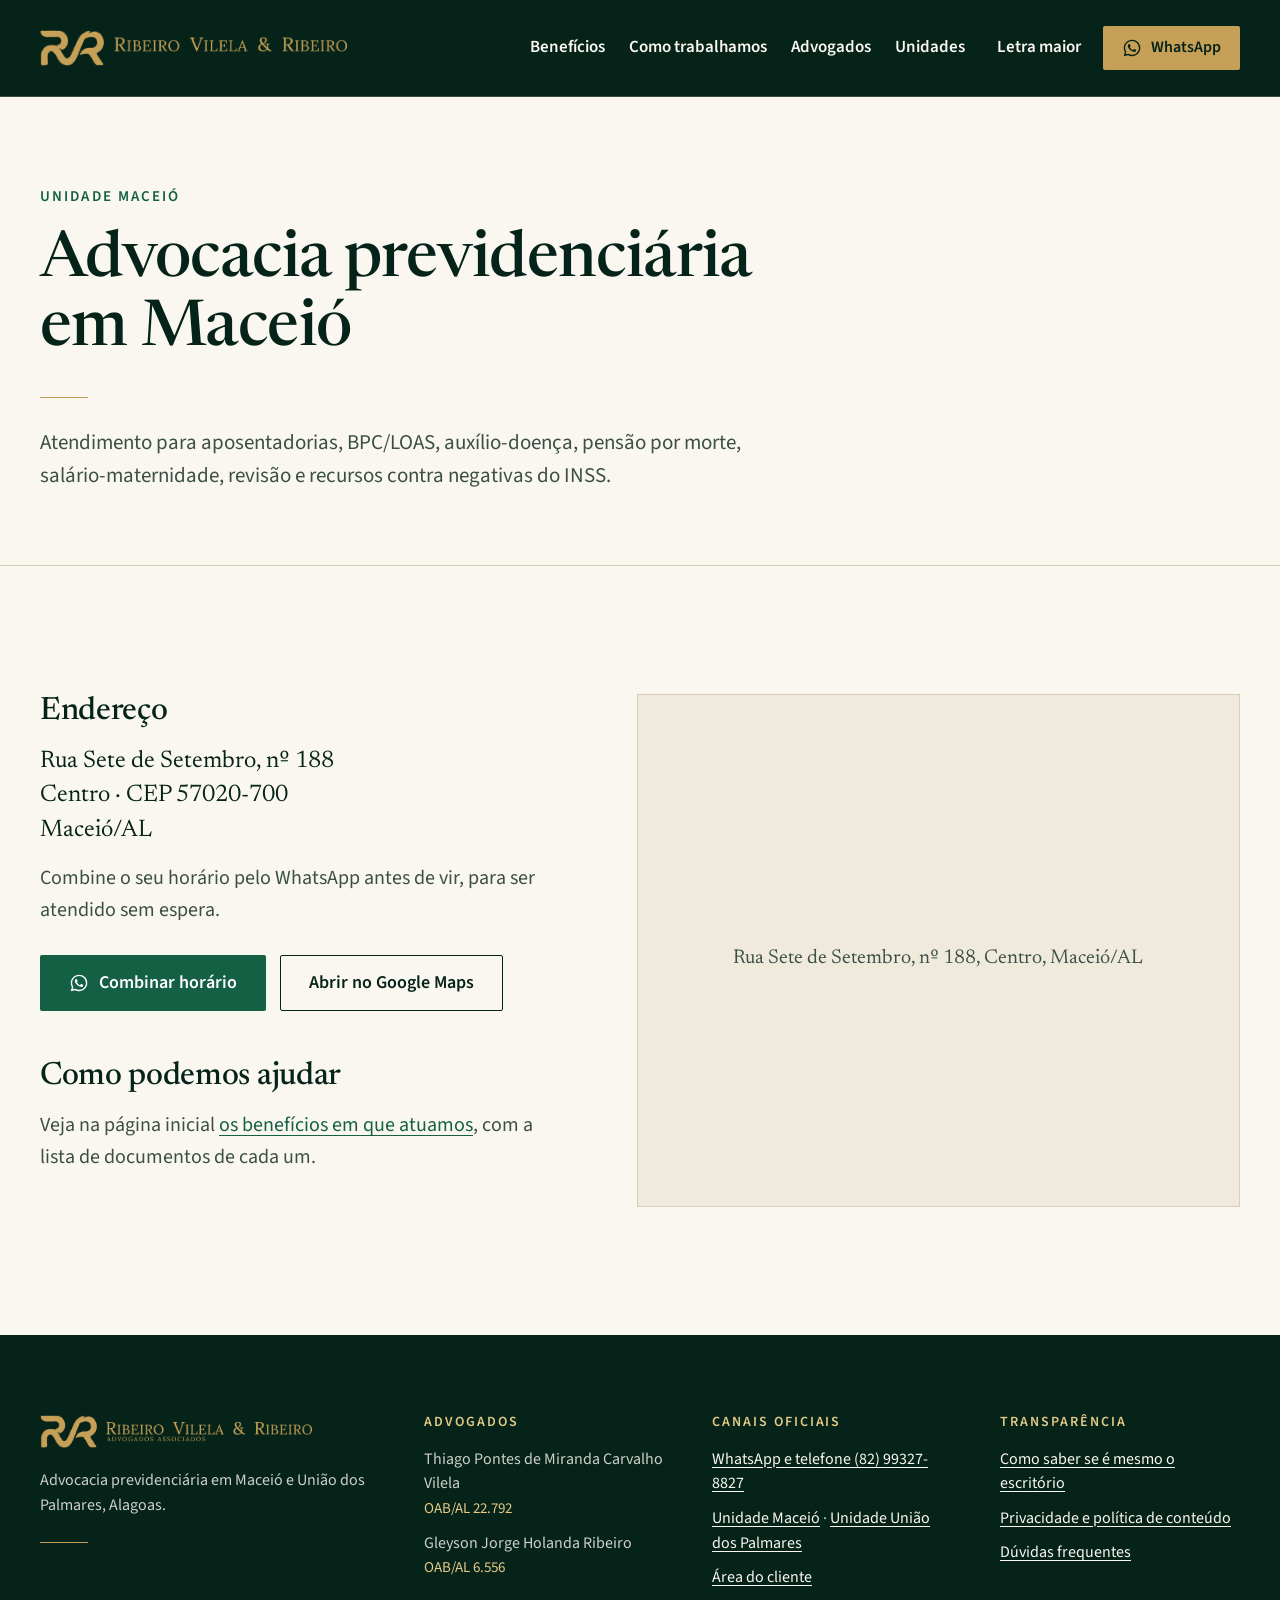
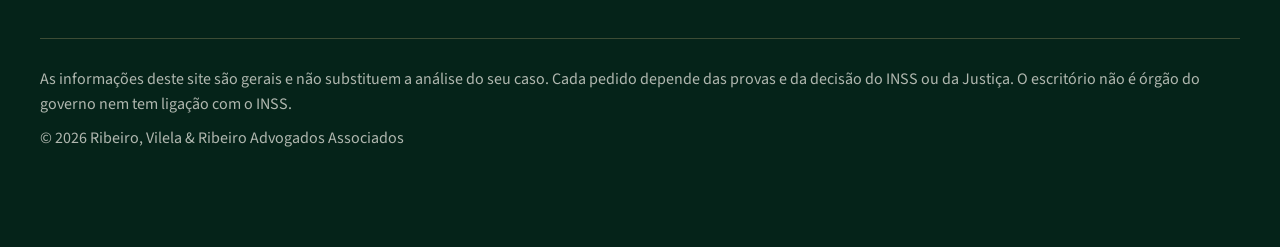
==== commit 2eb9ef9c: "Topo verde-noite com logo dourado e foto em tom único na abertura Co-Authored-By: Claude Opus 5.5 <n" ====
--- a/maceio/index.html
+++ b/maceio/index.html
@@ -65,7 +65,7 @@
 <header class="topo">
   <div class="topo-in">
     <a class="marca" href="/" aria-label="Ribeiro, Vilela & Ribeiro, página inicial">
-      <img src="/img/logo-cabecalho-verde.png" alt="Ribeiro, Vilela & Ribeiro Advogados Associados" width="1399" height="168">
+      <img src="/img/logo-cabecalho-ouro.png" alt="Ribeiro, Vilela & Ribeiro Advogados Associados" width="1399" height="168">
     </a>
     <button class="menu-btn" type="button" aria-expanded="false" aria-controls="menu">Menu</button>
     <div class="menu" id="menu">
@@ -90,7 +90,7 @@
             <button type="button" class="acess-opcao" data-libras>Tradução em Libras</button>
           </div>
         </div>
-        <a class="btn btn-verde btn-peq" href="https://wa.me/5582993278827?text=Ol%C3%A1!%20Vim%20pelo%20site%20e%20gostaria%20de%20uma%20orienta%C3%A7%C3%A3o%20sobre%20um%20benef%C3%ADcio%20do%20INSS." target="_blank" rel="noopener">
+        <a class="btn btn-ouro btn-peq" href="https://wa.me/5582993278827?text=Ol%C3%A1!%20Vim%20pelo%20site%20e%20gostaria%20de%20uma%20orienta%C3%A7%C3%A3o%20sobre%20um%20benef%C3%ADcio%20do%20INSS." target="_blank" rel="noopener">
           <svg aria-hidden="true" viewBox="0 0 24 24"><use href="#i-whats"/></svg> WhatsApp
         </a>
       </div>
--- a/assets/site.css
+++ b/assets/site.css
@@ -62,19 +62,21 @@
 .link-claro:hover { color: var(--papel); }
 
 /* ---------- topo ---------- */
-.topo { position: sticky; top: 0; z-index: 50; background: var(--papel); border-bottom: 1px solid var(--filete); }
+.topo { position: sticky; top: 0; z-index: 50; background: var(--noite); border-bottom: 1px solid rgba(228, 200, 134, .25); }
 .topo-in { max-width: calc(var(--larg) + 2 * var(--margem)); margin: 0 auto; padding: 0 var(--margem); height: 6rem; display: flex; align-items: center; justify-content: space-between; gap: 2rem; }
 .marca { flex: none; }
 .marca img { width: clamp(17rem, 24vw, 22rem); }
 .menu { display: flex; align-items: center; gap: 2rem; white-space: nowrap; }
 .menu-links { display: flex; gap: 1.5rem; }
-.menu-links a { font-size: 1.0625rem; font-weight: 600; color: var(--noite); text-decoration: none; padding: .3rem 0; border-bottom: 1px solid transparent; }
-.menu-links a:hover { color: var(--esmeralda); border-bottom-color: var(--esmeralda); }
+.menu-links a { font-size: 1.0625rem; font-weight: 600; color: var(--papel); text-decoration: none; padding: .3rem 0; border-bottom: 1px solid transparent; }
+.menu-links a:hover { color: var(--ouro-claro); border-bottom-color: var(--ouro); }
 .menu-acoes { display: flex; align-items: center; gap: 1.4rem; }
-.link-topo { background: none; border: 0; padding: .3rem 0; cursor: pointer; font-size: 1.0625rem; font-weight: 600; color: var(--noite); }
+.link-topo { background: none; border: 0; padding: .3rem 0; cursor: pointer; font-size: 1.0625rem; font-weight: 600; color: var(--papel); }
+.btn-ouro { background: var(--ouro); color: var(--noite); }
+.btn-ouro:hover { background: var(--ouro-claro); }
 .link-rodape { background: none; border: 0; padding: 0; cursor: pointer; color: var(--papel); text-decoration: underline; text-underline-offset: .2em; font-size: 1rem; }
 .link-rodape:hover { color: var(--ouro-claro); }
-.link-topo:hover, .link-topo[aria-expanded="true"] { color: var(--esmeralda); text-decoration: underline; text-underline-offset: .25em; }
+.link-topo:hover, .link-topo[aria-expanded="true"] { color: var(--ouro-claro); text-decoration: underline; text-underline-offset: .25em; }
 .menu-btn { display: none; }
 
 .acess { position: relative; }
@@ -93,13 +95,19 @@
 .hero h1 { max-width: 12em; }
 .hero-lead { max-width: 30em; font-size: 1.4375rem; line-height: 1.5; color: var(--texto-2); }
 .hero-acoes { margin-top: 2.5rem; display: flex; flex-wrap: wrap; align-items: center; gap: 1.75rem 2.25rem; }
-.timbre { border-left: 1px solid var(--filete); padding: .5rem 0 .5rem 2.5rem; }
-.timbre dl > div { padding: 1.1rem 0; border-top: 1px solid var(--filete); }
-.timbre dl > div:first-child { border-top: 0; padding-top: 0; }
-.timbre dt { font-size: .875rem; font-weight: 600; letter-spacing: .12em; text-transform: uppercase; color: var(--esmeralda); margin-bottom: .3rem; }
-.timbre dd { font-family: var(--serifa); font-size: 1.375rem; line-height: 1.35; color: var(--noite); }
-.timbre-tel a { font-size: 1.75rem; color: var(--noite); text-decoration: none; }
-.timbre-tel a:hover { color: var(--esmeralda); }
+/* uma única foto, em tom único, sem texto por cima */
+.hero-foto { margin: 0; }
+.hero-foto img { width: 100%; aspect-ratio: 4 / 5; object-fit: cover; object-position: center 35%; }
+
+/* ficha do escritório, logo abaixo da abertura */
+.ficha { border-top: 1px solid var(--filete); border-bottom: 1px solid var(--filete); padding: 0 var(--margem); }
+.ficha-in { max-width: var(--larg); margin: 0 auto; display: grid; grid-template-columns: repeat(4, auto); justify-content: space-between; }
+.ficha-in > div { padding: 2rem 0; }
+.ficha-in > div + div { padding-left: 2.5rem; border-left: 1px solid var(--filete); }
+.ficha dt { font-size: .875rem; font-weight: 600; letter-spacing: .12em; text-transform: uppercase; color: var(--esmeralda); margin-bottom: .35rem; }
+.ficha dd { font-family: var(--serifa); font-size: 1.3125rem; line-height: 1.35; color: var(--noite); }
+.ficha-tel a { font-size: 1.625rem; color: var(--noite); text-decoration: none; }
+.ficha-tel a:hover { color: var(--esmeralda); }
 
 /* ---------- seções (respiro variável: as de serviço respiram menos, a dos advogados mais) ---------- */
 .secao { padding: var(--respiro) var(--margem); }
@@ -274,14 +282,17 @@
 
 /* ---------- até 1180px: menu recolhido ---------- */
 @media (max-width: 1180px) {
-  .menu-btn { display: inline-flex; align-items: center; min-height: 2.75rem; padding: 0 1.2rem; border: 1px solid var(--noite); border-radius: 2px; background: none; cursor: pointer; font-size: 1.0625rem; font-weight: 600; color: var(--noite); }
-  .menu-btn[aria-expanded="true"] { background: var(--noite); color: var(--papel); }
-  .menu { position: absolute; top: 100%; left: 0; right: 0; display: none; flex-direction: column; align-items: stretch; gap: 0; background: var(--papel); border-bottom: 1px solid var(--filete); padding: .5rem var(--margem) 1.75rem; }
+  .menu-btn { display: inline-flex; align-items: center; min-height: 2.75rem; padding: 0 1.2rem; border: 1px solid var(--ouro); border-radius: 2px; background: none; cursor: pointer; font-size: 1.0625rem; font-weight: 600; color: var(--papel); }
+  .menu-btn[aria-expanded="true"] { background: var(--ouro); color: var(--noite); }
+  .menu { position: absolute; top: 100%; left: 0; right: 0; display: none; flex-direction: column; align-items: stretch; gap: 0; background: var(--noite); border-bottom: 1px solid rgba(228, 200, 134, .25); padding: .5rem var(--margem) 1.75rem; }
   .menu.aberto { display: flex; }
   .menu-links { flex-direction: column; gap: 0; }
-  .menu-links a { padding: 1rem 0; font-size: 1.1875rem; border-bottom: 1px solid var(--filete); }
+  .menu-links a { padding: 1rem 0; font-size: 1.1875rem; border-bottom: 1px solid rgba(228, 200, 134, .2); }
   .menu-acoes { flex-direction: column; align-items: stretch; gap: 0; }
-  .link-topo { text-align: left; padding: 1rem 0; font-size: 1.1875rem; border-bottom: 1px solid var(--filete); width: 100%; }
+  .link-topo { text-align: left; padding: 1rem 0; font-size: 1.1875rem; border-bottom: 1px solid rgba(228, 200, 134, .2); width: 100%; }
+  .ficha-in { grid-template-columns: 1fr 1fr; }
+  .ficha-in > div:nth-child(3) { padding-left: 0; border-left: 0; }
+  .ficha-in > div:nth-child(n+3) { border-top: 1px solid var(--filete); }
   .acess-painel { position: static; width: auto; margin: .5rem 0 1rem; }
   .menu-acoes .btn { margin-top: 1.25rem; min-height: 3.5rem; font-size: 1.125rem; }
 }
@@ -310,7 +321,10 @@
   .topo-in { height: 4.75rem; gap: 1rem; }
   .marca img { width: 13.5rem; }
   .hero h1 br { display: none; }
-  .timbre { border-left: 0; border-top: 1px solid var(--filete); padding: 1.5rem 0 0; }
+  .hero-foto img { aspect-ratio: 4 / 3.4; }
+  .ficha-in { grid-template-columns: 1fr; }
+  .ficha-in > div, .ficha-in > div + div, .ficha-in > div:nth-child(3) { padding: 1.25rem 0; border-left: 0; }
+  .ficha-in > div + div { border-top: 1px solid var(--filete); }
   .escritorio { padding: 5rem var(--margem); }
   .advogado h3 { font-size: 1.875rem; }
   .fecho-tel { font-size: 2.75rem; }
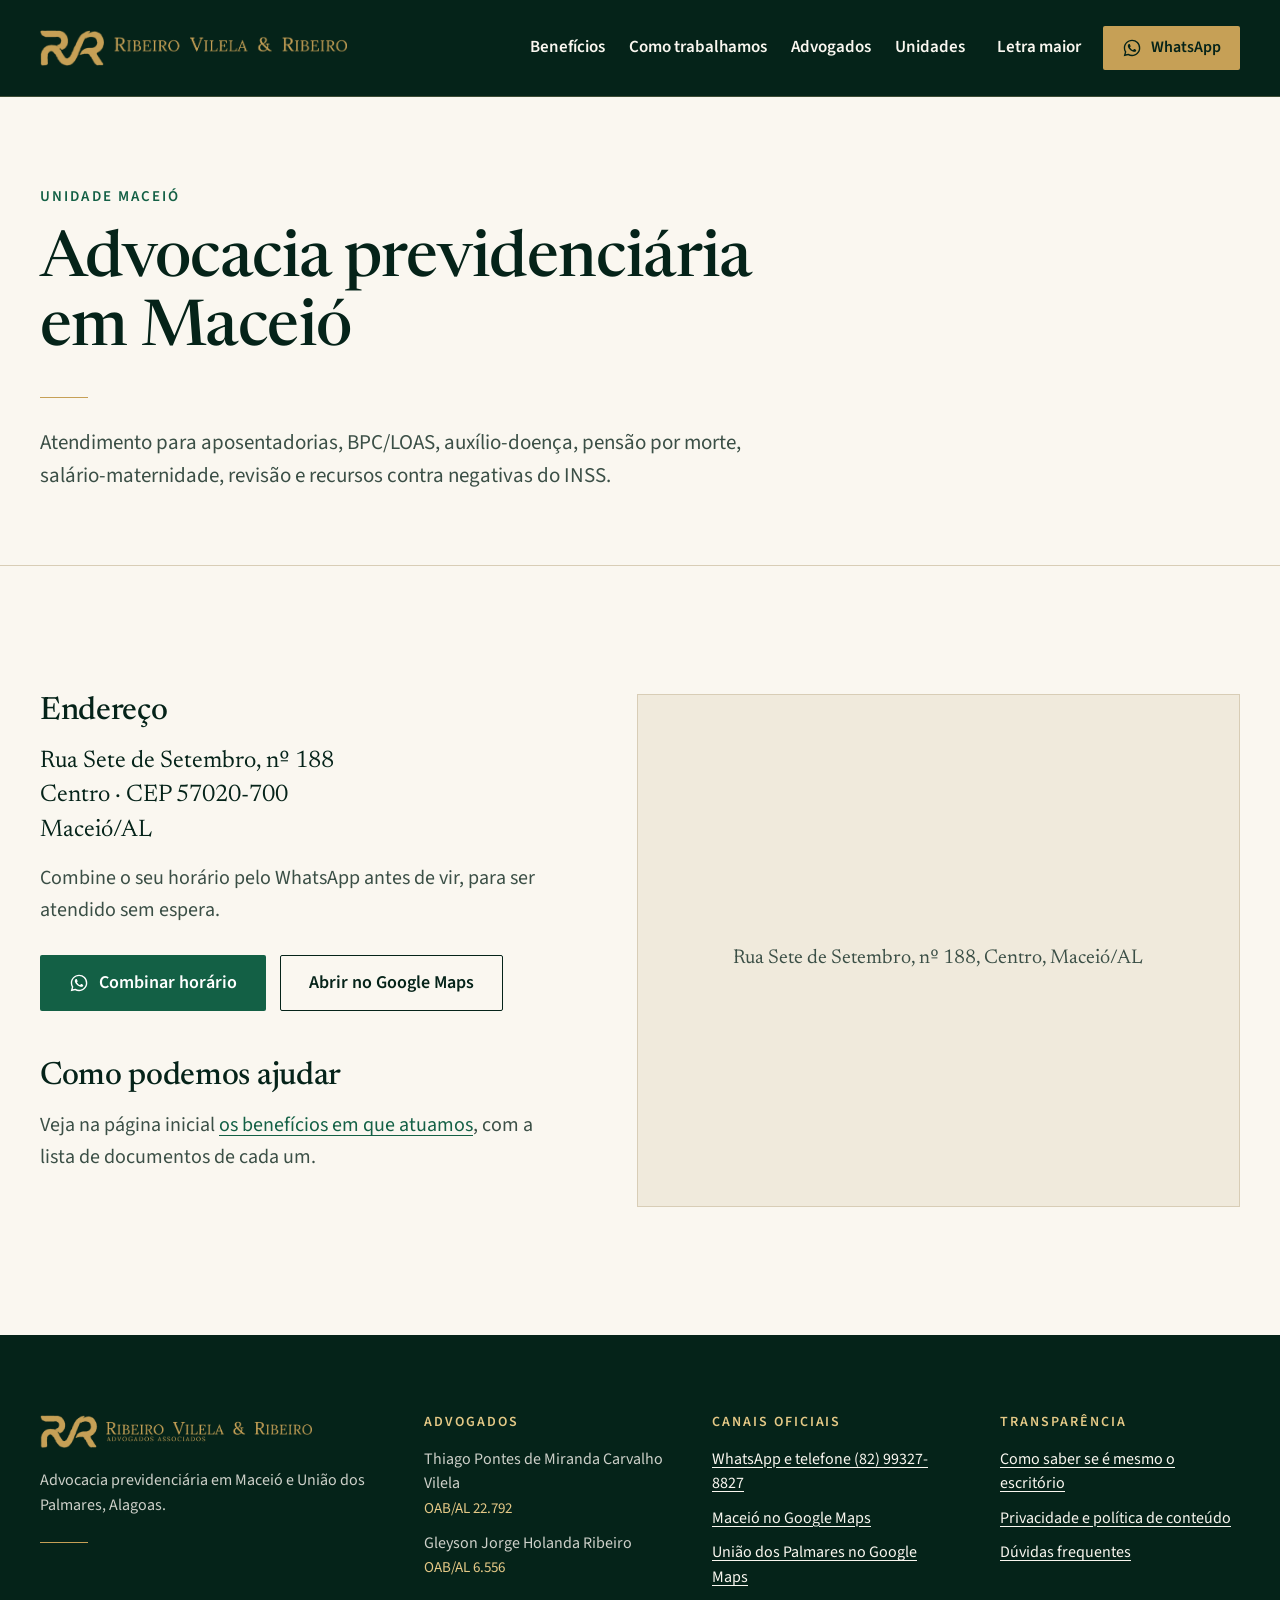
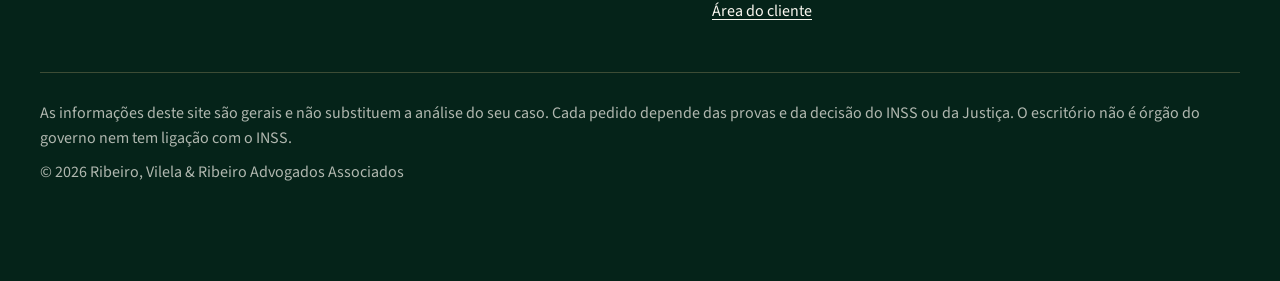
==== commit d37648ac: "Links do Google Maps das duas unidades Co-Authored-By: Claude Opus 5.5 <noreply@anthropic.com>" ====
--- a/maceio/index.html
+++ b/maceio/index.html
@@ -145,7 +145,8 @@
     <div>
       <h2 class="rodape-tit">Canais oficiais</h2>
       <p><a href="https://wa.me/5582993278827?text=Ol%C3%A1!%20Vim%20pelo%20site%20e%20gostaria%20de%20uma%20orienta%C3%A7%C3%A3o%20sobre%20um%20benef%C3%ADcio%20do%20INSS." target="_blank" rel="noopener">WhatsApp e telefone (82) 99327-8827</a></p>
-      <p><a href="/maceio">Unidade Maceió</a> · <a href="/uniao-dos-palmares">Unidade União dos Palmares</a></p>
+      <p><a href="https://www.google.com/maps/search/?api=1&amp;query=Rua+Sete+de+Setembro+188+Centro+Macei%C3%B3+AL+57020-700" target="_blank" rel="noopener">Maceió no Google Maps</a></p>
+      <p><a href="https://www.google.com/maps/search/?api=1&amp;query=Rua+Dr.+Ant%C3%B4nio+Arecipo+227+Centro+Uni%C3%A3o+dos+Palmares+AL+57800-000" target="_blank" rel="noopener">União dos Palmares no Google Maps</a></p>
       <p><button type="button" class="link-rodape" data-abrir="cliente">Área do cliente</button></p>
     </div>
     <div>
--- a/assets/site.css
+++ b/assets/site.css
@@ -173,6 +173,9 @@
 .unidade { border-left: 1px solid var(--filete); padding-left: 2rem; }
 .unidade h3 { font-size: 1.75rem; }
 .unidade-end { margin: 1rem 0 1.75rem; font-family: var(--serifa); font-size: 1.375rem; line-height: 1.45; }
+.unidade-acoes { display: flex; flex-wrap: wrap; align-items: center; gap: 1rem 1.75rem; }
+.fecho-end a { color: var(--texto-2); }
+.fecho-end a:hover { color: var(--esmeralda); }
 .unidades-nota { margin-top: 2.5rem; font-size: 1.125rem; color: var(--texto-2); }
 
 /* dúvidas */
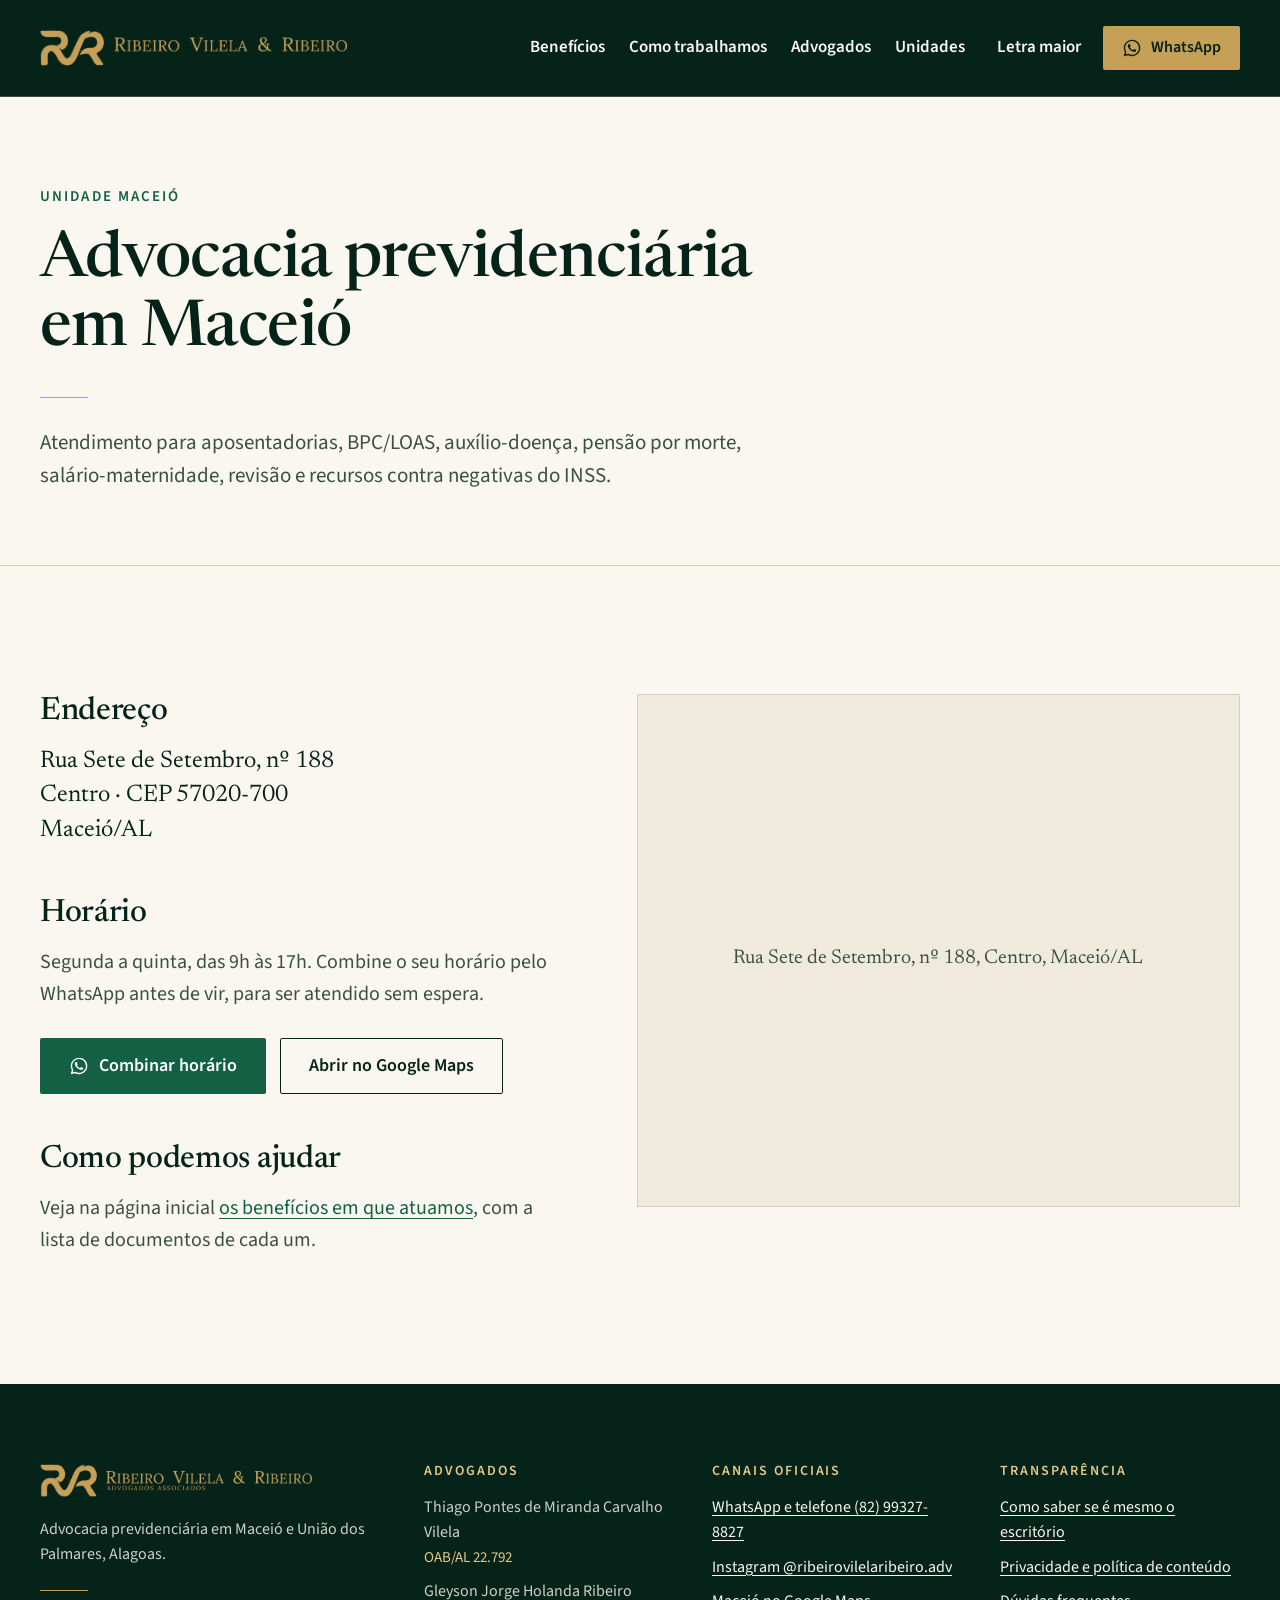
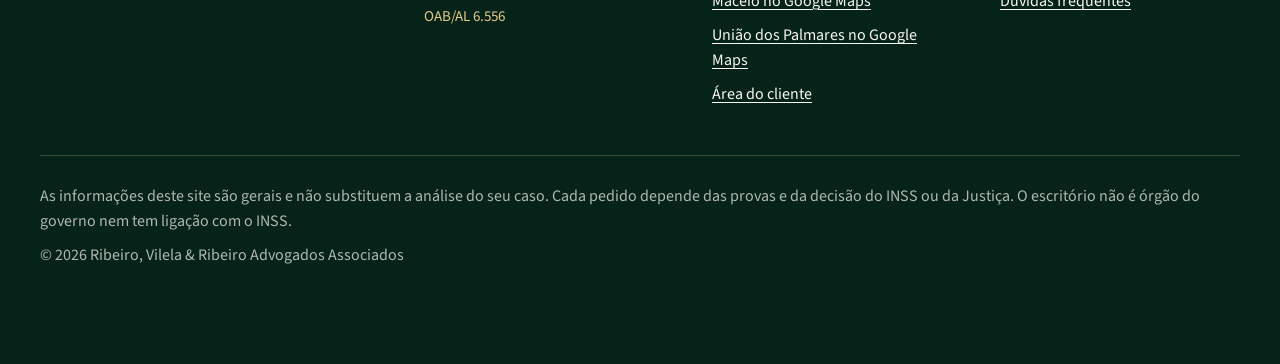
==== commit fb96d6aa: "Instagram, horários das unidades e ano de inscrição dos advogados Co-Authored-By: Claude Opus 5.5 <n" ====
--- a/maceio/index.html
+++ b/maceio/index.html
@@ -43,6 +43,7 @@
   "image": "https://ribeirovilelaribeiro.com.br/img/og.jpg",
   "telephone": "+55 82 99327-8827",
   "areaServed": "Maceió",
+  "openingHours": "Mo-Th 09:00-17:00",
   "address": {
     "@type": "PostalAddress",
     "streetAddress": "Rua Sete de Setembro, 188, Centro",
@@ -112,7 +113,8 @@
     <div class="cidade-dados">
       <h2>Endereço</h2>
       <p class="cidade-end">Rua Sete de Setembro, nº 188<br>Centro · CEP 57020-700<br>Maceió/AL</p>
-      <p>Combine o seu horário pelo WhatsApp antes de vir, para ser atendido sem espera.</p>
+      <h2>Horário</h2>
+      <p>Segunda a quinta, das 9h às 17h. Combine o seu horário pelo WhatsApp antes de vir, para ser atendido sem espera.</p>
       <div class="cidade-acoes">
         <a class="btn btn-verde" href="https://wa.me/5582993278827?text=Ol%C3%A1!%20Vim%20pelo%20site%20e%20gostaria%20de%20uma%20orienta%C3%A7%C3%A3o%20sobre%20um%20benef%C3%ADcio%20do%20INSS." target="_blank" rel="noopener">
           <svg aria-hidden="true" viewBox="0 0 24 24"><use href="#i-whats"/></svg> Combinar horário
@@ -145,6 +147,7 @@
     <div>
       <h2 class="rodape-tit">Canais oficiais</h2>
       <p><a href="https://wa.me/5582993278827?text=Ol%C3%A1!%20Vim%20pelo%20site%20e%20gostaria%20de%20uma%20orienta%C3%A7%C3%A3o%20sobre%20um%20benef%C3%ADcio%20do%20INSS." target="_blank" rel="noopener">WhatsApp e telefone (82) 99327-8827</a></p>
+      <p><a href="https://www.instagram.com/ribeirovilelaribeiro.adv/" target="_blank" rel="noopener">Instagram @ribeirovilelaribeiro.adv</a></p>
       <p><a href="https://www.google.com/maps/search/?api=1&amp;query=Rua+Sete+de+Setembro+188+Centro+Macei%C3%B3+AL+57020-700" target="_blank" rel="noopener">Maceió no Google Maps</a></p>
       <p><a href="https://www.google.com/maps/search/?api=1&amp;query=Rua+Dr.+Ant%C3%B4nio+Arecipo+227+Centro+Uni%C3%A3o+dos+Palmares+AL+57800-000" target="_blank" rel="noopener">União dos Palmares no Google Maps</a></p>
       <p><button type="button" class="link-rodape" data-abrir="cliente">Área do cliente</button></p>
--- a/assets/site.css
+++ b/assets/site.css
@@ -173,6 +173,7 @@
 .unidade { border-left: 1px solid var(--filete); padding-left: 2rem; }
 .unidade h3 { font-size: 1.75rem; }
 .unidade-end { margin: 1rem 0 1.75rem; font-family: var(--serifa); font-size: 1.375rem; line-height: 1.45; }
+.unidade-hora { margin: -.75rem 0 1.75rem; font-size: 1.125rem; color: var(--texto-2); }
 .unidade-acoes { display: flex; flex-wrap: wrap; align-items: center; gap: 1rem 1.75rem; }
 .fecho-end a { color: var(--texto-2); }
 .fecho-end a:hover { color: var(--esmeralda); }
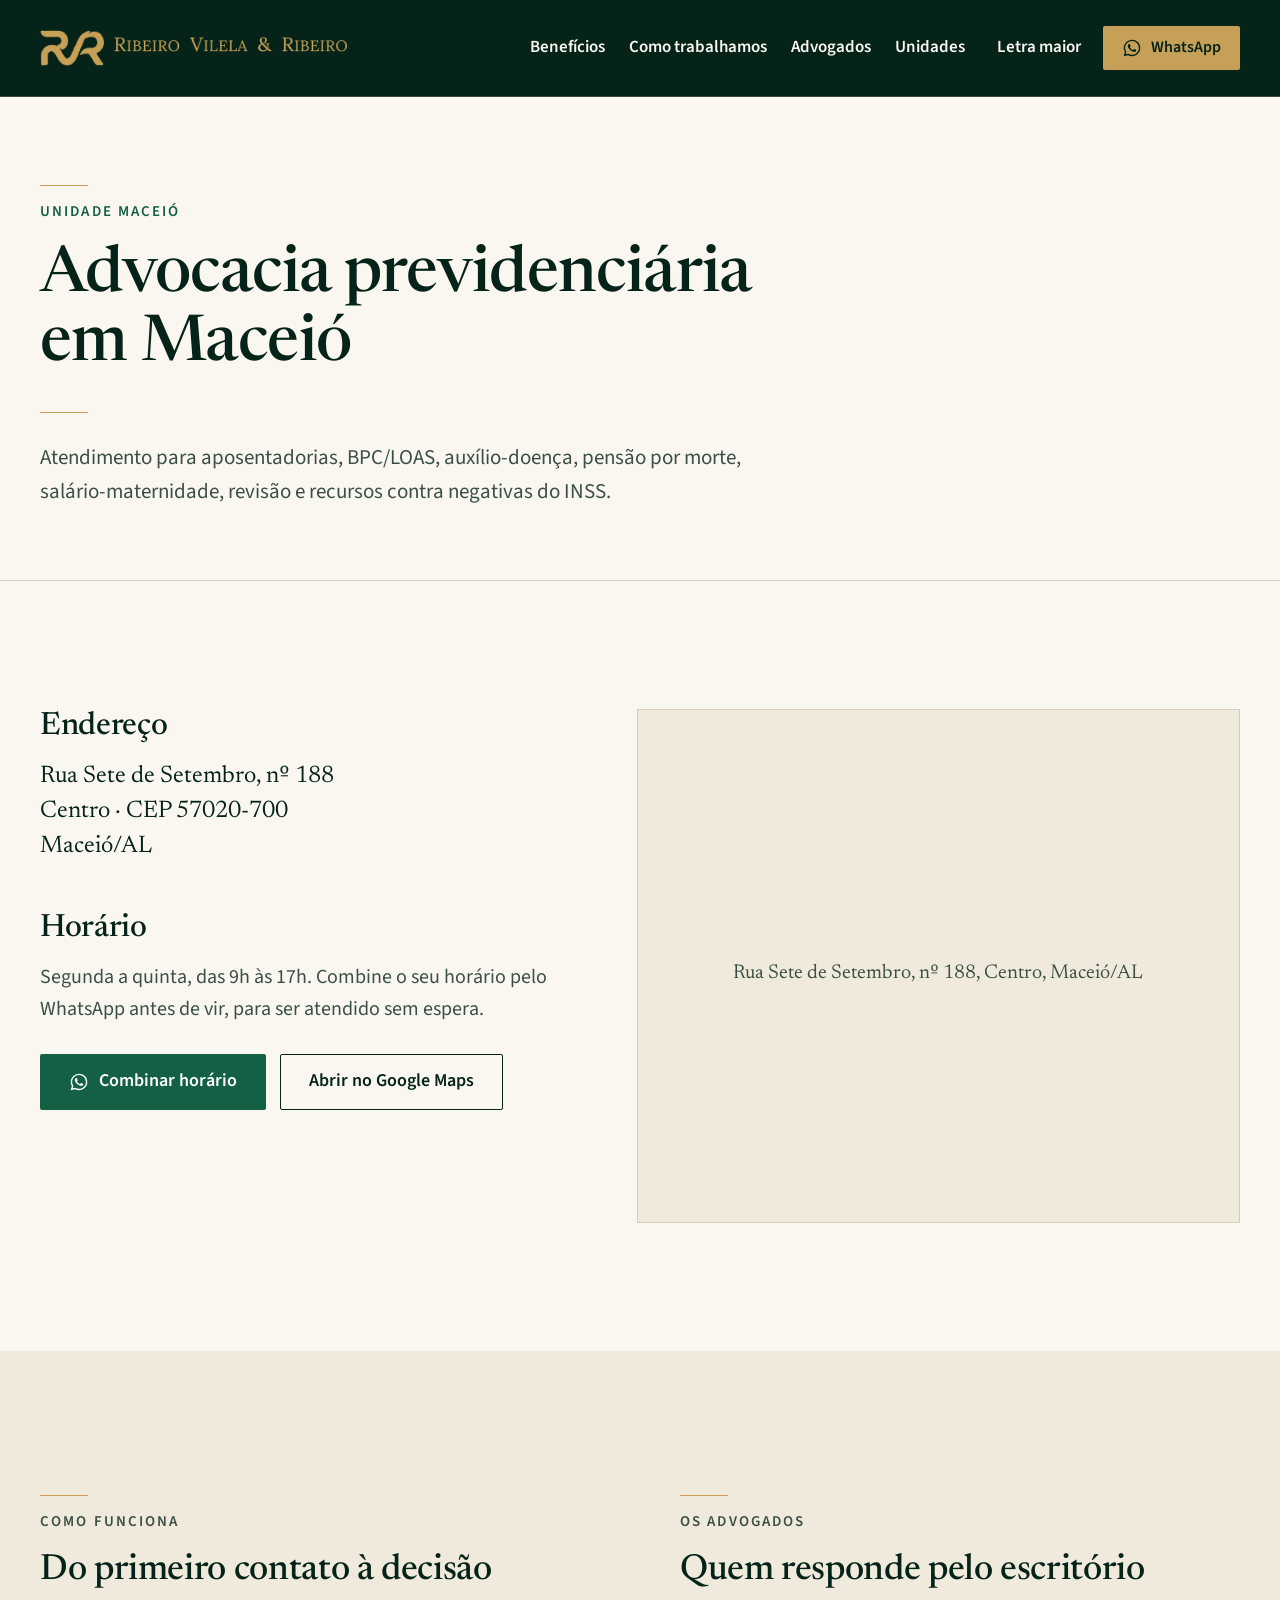
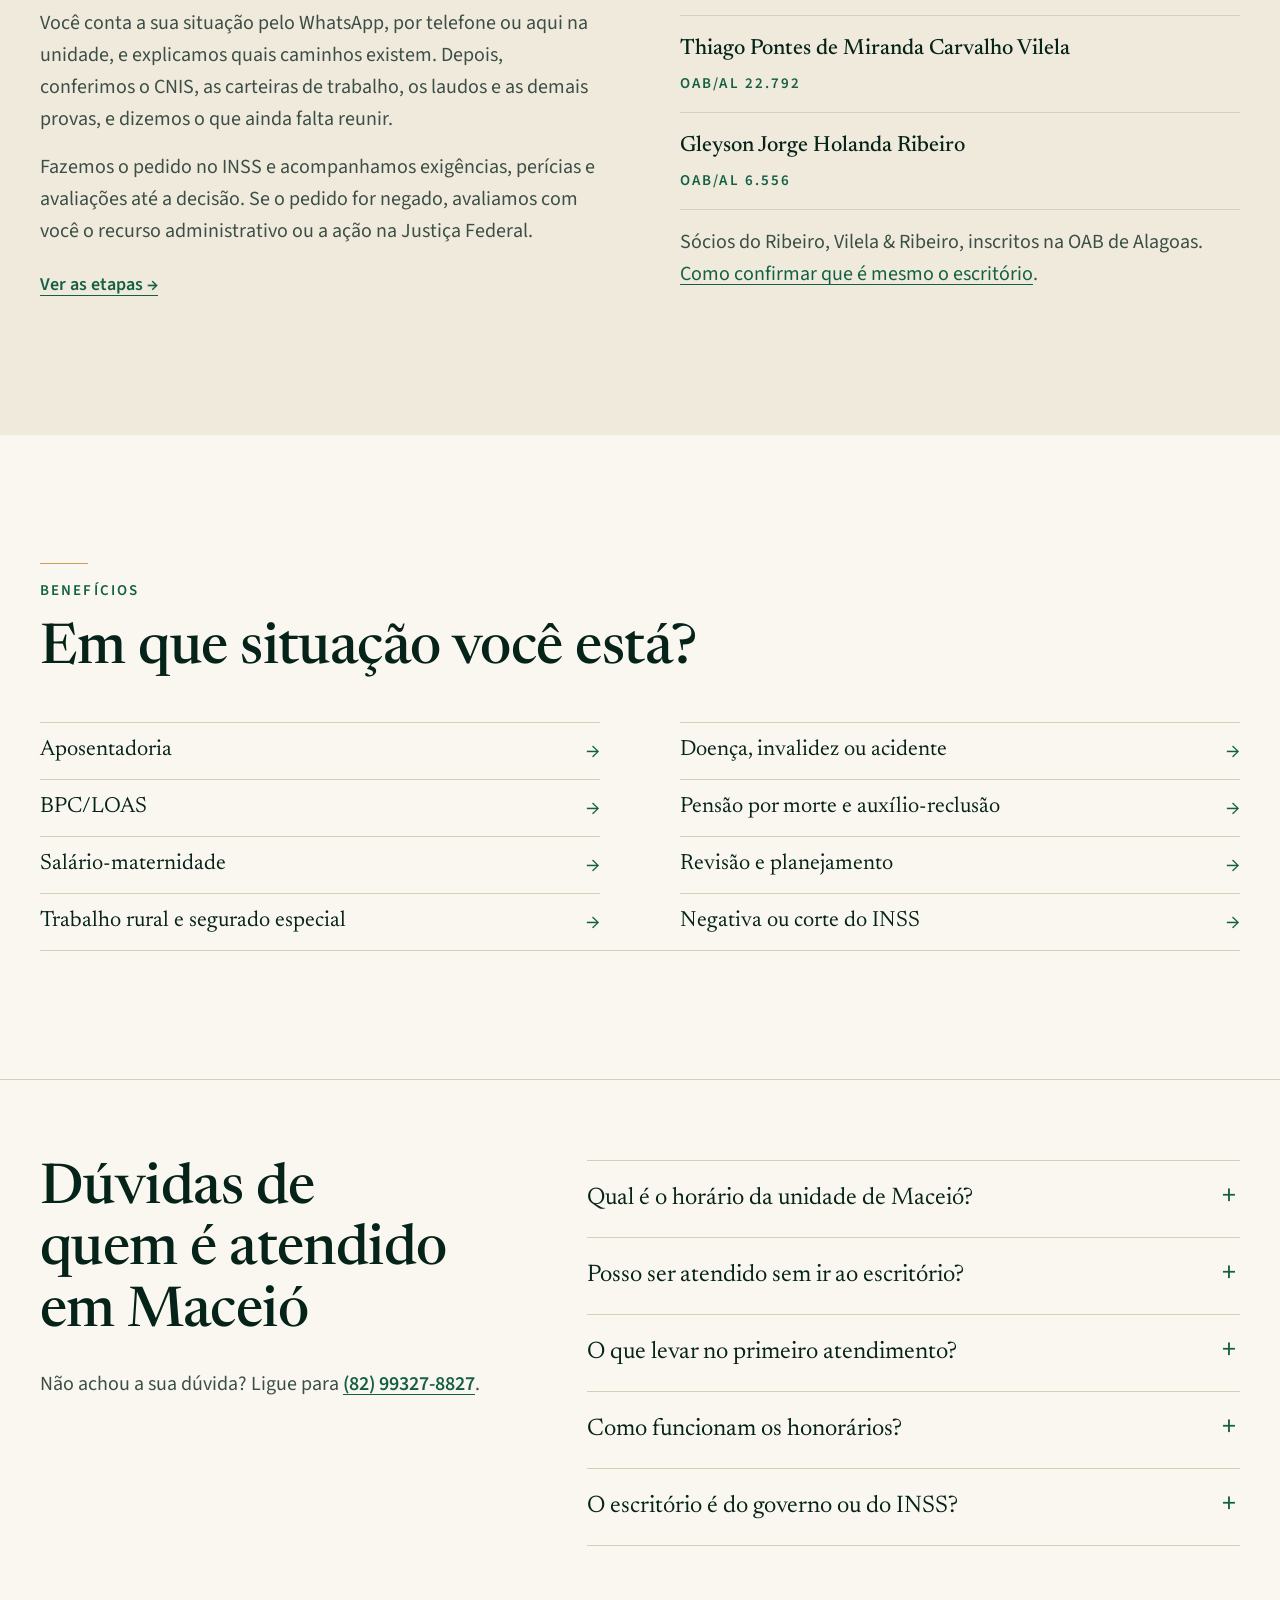
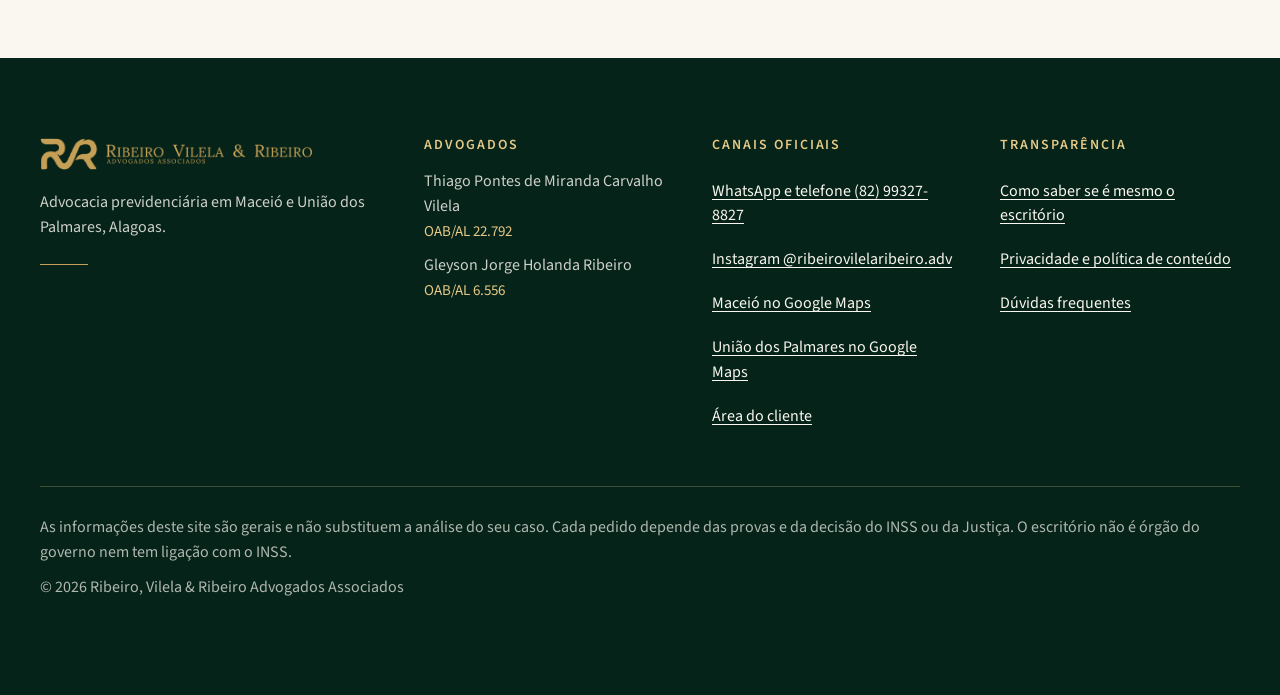
==== commit d18a00bc: "Site: melhorias da auditoria de 28/10/2026 (paginas dos 8 assuntos, cidades mais completas, mapa do " ====
--- a/maceio/index.html
+++ b/maceio/index.html
@@ -7,6 +7,7 @@
 <meta name="description" content="Unidade de Maceió do escritório Ribeiro, Vilela & Ribeiro, na Rua Sete de Setembro, 188, Centro. Aposentadorias, BPC/LOAS, auxílio-doença, pensão por morte e recursos contra negativas do INSS.">
 <meta name="theme-color" content="#052319">
 <link rel="canonical" href="https://ribeirovilelaribeiro.com.br/maceio">
+<link rel="icon" href="/favicon.ico" sizes="any">
 <link rel="icon" type="image/png" href="/img/favicon.png">
 <link rel="apple-touch-icon" href="/img/apple-touch-icon.png">
 <meta property="og:type" content="website">
@@ -38,12 +39,28 @@
 {
   "@context": "https://schema.org",
   "@type": "LegalService",
+  "@id": "https://ribeirovilelaribeiro.com.br/maceio#unidade",
   "name": "Ribeiro, Vilela & Ribeiro Advogados Associados · Maceió",
   "url": "https://ribeirovilelaribeiro.com.br/maceio",
   "image": "https://ribeirovilelaribeiro.com.br/img/og.jpg",
   "telephone": "+55 82 99327-8827",
   "areaServed": "Maceió",
-  "openingHours": "Mo-Th 09:00-17:00",
+  "parentOrganization": {
+    "@id": "https://ribeirovilelaribeiro.com.br/#escritorio"
+  },
+  "openingHoursSpecification": [
+    {
+      "@type": "OpeningHoursSpecification",
+      "dayOfWeek": [
+        "Monday",
+        "Tuesday",
+        "Wednesday",
+        "Thursday"
+      ],
+      "opens": "09:00",
+      "closes": "17:00"
+    }
+  ],
   "address": {
     "@type": "PostalAddress",
     "streetAddress": "Rua Sete de Setembro, 188, Centro",
@@ -54,6 +71,54 @@
   }
 }
 </script>
+<script type="application/ld+json">
+{
+  "@context": "https://schema.org",
+  "@type": "FAQPage",
+  "mainEntity": [
+    {
+      "@type": "Question",
+      "name": "Qual é o horário da unidade de Maceió?",
+      "acceptedAnswer": {
+        "@type": "Answer",
+        "text": "Segunda a quinta, das 9h às 17h. Combine o seu horário pelo WhatsApp antes de vir, para ser atendido sem espera."
+      }
+    },
+    {
+      "@type": "Question",
+      "name": "Posso ser atendido sem ir ao escritório?",
+      "acceptedAnswer": {
+        "@type": "Answer",
+        "text": "A primeira conversa pode ser pelo WhatsApp ou por telefone. Os passos seguintes, como a entrega de documentos e a assinatura, são combinados com você."
+      }
+    },
+    {
+      "@type": "Question",
+      "name": "O que levar no primeiro atendimento?",
+      "acceptedAnswer": {
+        "@type": "Answer",
+        "text": "Nada é obrigatório. Se tiver, a carta do INSS ajuda. Depois, explicamos quais documentos separar para a sua situação."
+      }
+    },
+    {
+      "@type": "Question",
+      "name": "Como funcionam os honorários?",
+      "acceptedAnswer": {
+        "@type": "Answer",
+        "text": "Os honorários são explicados e combinados por escrito, em contrato, antes de qualquer contratação. Nada é cobrado sem que você saiba antes."
+      }
+    },
+    {
+      "@type": "Question",
+      "name": "O escritório é do governo ou do INSS?",
+      "acceptedAnswer": {
+        "@type": "Answer",
+        "text": "Não. O Ribeiro, Vilela & Ribeiro é um escritório de advocacia particular, formado por advogados inscritos na OAB de Alagoas. Não é órgão do governo e não tem ligação com o INSS."
+      }
+    }
+  ]
+}
+</script>
 </head>
 <body>
 
@@ -66,7 +131,10 @@
 <header class="topo">
   <div class="topo-in">
     <a class="marca" href="/" aria-label="Ribeiro, Vilela & Ribeiro, página inicial">
-      <img src="/img/logo-cabecalho-ouro.png" alt="Ribeiro, Vilela & Ribeiro Advogados Associados" width="1399" height="168">
+      <picture>
+        <source srcset="/img/logo-cabecalho-ouro-720.webp" type="image/webp">
+        <img src="/img/logo-cabecalho-ouro-720.png" alt="Ribeiro, Vilela & Ribeiro Advogados Associados" width="720" height="86">
+      </picture>
     </a>
     <button class="menu-btn" type="button" aria-expanded="false" aria-controls="menu">Menu</button>
     <div class="menu" id="menu">
@@ -112,7 +180,7 @@
   <div class="secao-in cidade">
     <div class="cidade-dados">
       <h2>Endereço</h2>
-      <p class="cidade-end">Rua Sete de Setembro, nº 188<br>Centro · CEP 57020-700<br>Maceió/AL</p>
+      <p class="cidade-end">Rua Sete de Setembro, nº&nbsp;188<br>Centro · CEP 57020-700<br>Maceió/AL</p>
       <h2>Horário</h2>
       <p>Segunda a quinta, das 9h às 17h. Combine o seu horário pelo WhatsApp antes de vir, para ser atendido sem espera.</p>
       <div class="cidade-acoes">
@@ -121,13 +189,80 @@
         </a>
         <a class="btn btn-linha" href="https://www.google.com/maps/search/?api=1&query=Rua+Sete+de+Setembro+188+Centro+Macei%C3%B3+AL" target="_blank" rel="noopener">Abrir no Google Maps</a>
       </div>
-      <h2>Como podemos ajudar</h2>
-      <p>Veja na página inicial <a href="/#beneficios">os benefícios em que atuamos</a>, com a lista de documentos de cada um.</p>
     </div>
     <div class="mapa">
-      <p class="mapa-reserva">Rua Sete de Setembro, nº 188, Centro, Maceió/AL</p>
+      <p class="mapa-reserva">Rua Sete de Setembro, nº&nbsp;188, Centro, Maceió/AL</p>
       <iframe title="Mapa da unidade de Maceió" loading="lazy" referrerpolicy="no-referrer-when-downgrade"
         src="https://www.google.com/maps?q=Rua+Sete+de+Setembro,+188,+Centro,+Macei%C3%B3+-+AL,+57020-700&output=embed"></iframe>
+    </div>
+  </div>
+</section>
+
+<section class="secao secao-pedra">
+  <div class="secao-in cidade-mais">
+    <div>
+      <p class="rotulo">Como funciona</p>
+      <h2>Do primeiro contato à decisão</h2>
+      <p>Você conta a sua situação pelo WhatsApp, por telefone ou aqui na unidade, e explicamos quais caminhos existem. Depois, conferimos o CNIS, as carteiras de trabalho, os laudos e as demais provas, e dizemos o que ainda falta reunir.</p>
+      <p>Fazemos o pedido no INSS e acompanhamos exigências, perícias e avaliações até a decisão. Se o pedido for negado, avaliamos com você o recurso administrativo ou a ação na Justiça Federal.</p>
+      <p><a class="link" href="/#como-trabalhamos">Ver as etapas →</a></p>
+    </div>
+    <div>
+      <p class="rotulo">Os advogados</p>
+      <h2>Quem responde pelo escritório</h2>
+      <ul class="cidade-advogados">
+        <li><strong>Thiago Pontes de Miranda Carvalho Vilela</strong><span class="oab">OAB/AL 22.792</span></li>
+        <li><strong>Gleyson Jorge Holanda Ribeiro</strong><span class="oab">OAB/AL 6.556</span></li>
+      </ul>
+      <p>Sócios do Ribeiro, Vilela &amp; Ribeiro, inscritos na OAB de Alagoas. <a href="/seguranca">Como confirmar que é mesmo o escritório</a>.</p>
+    </div>
+  </div>
+</section>
+
+<section class="secao">
+  <div class="secao-in">
+    <p class="rotulo">Benefícios</p>
+    <h2>Em que situação você está?</h2>
+    <ul class="cidade-assuntos">
+      <li><a href="/beneficios/aposentadoria">Aposentadoria</a></li>
+      <li><a href="/beneficios/auxilio-doenca-e-invalidez">Doença, invalidez ou acidente</a></li>
+      <li><a href="/beneficios/bpc-loas">BPC/LOAS</a></li>
+      <li><a href="/beneficios/pensao-por-morte">Pensão por morte e auxílio-reclusão</a></li>
+      <li><a href="/beneficios/salario-maternidade">Salário-maternidade</a></li>
+      <li><a href="/beneficios/revisao-e-planejamento">Revisão e planejamento</a></li>
+      <li><a href="/beneficios/trabalhador-rural">Trabalho rural e segurado especial</a></li>
+      <li><a href="/beneficios/negativa-do-inss">Negativa ou corte do INSS</a></li>
+    </ul>
+  </div>
+</section>
+
+<section class="secao" id="duvidas">
+  <div class="secao-in duvidas-grade">
+    <div class="duvidas-cab">
+      <h2>Dúvidas de quem é atendido em Maceió</h2>
+      <p>Não achou a sua dúvida? Ligue para <a href="tel:+5582993278827">(82) 99327-8827</a>.</p>
+    </div>
+    <div class="duvidas">
+      <details>
+        <summary>Qual é o horário da unidade de Maceió?</summary>
+        <p>Segunda a quinta, das 9h às 17h. Combine o seu horário pelo WhatsApp antes de vir, para ser atendido sem espera.</p>
+      </details>
+      <details>
+        <summary>Posso ser atendido sem ir ao escritório?</summary>
+        <p>A primeira conversa pode ser pelo WhatsApp ou por telefone. Os passos seguintes, como a entrega de documentos e a assinatura, são combinados com você.</p>
+      </details>
+      <details>
+        <summary>O que levar no primeiro atendimento?</summary>
+        <p>Nada é obrigatório. Se tiver, a carta do INSS ajuda. Depois, explicamos quais documentos separar para a sua situação.</p>
+      </details>
+      <details>
+        <summary>Como funcionam os honorários?</summary>
+        <p>Os honorários são explicados e combinados por escrito, em contrato, antes de qualquer contratação. Nada é cobrado sem que você saiba antes.</p>
+      </details>
+      <details>
+        <summary>O escritório é do governo ou do INSS?</summary>
+        <p>Não. O Ribeiro, Vilela &amp; Ribeiro é um escritório de advocacia particular, formado por advogados inscritos na OAB de Alagoas. Não é órgão do governo e não tem ligação com o INSS.</p>
+      </details>
     </div>
   </div>
 </section>
@@ -136,7 +271,10 @@
 <footer class="rodape" id="rodape">
   <div class="rodape-in">
     <div class="rodape-marca">
-      <img src="/img/logo-chapado-ouro.png" alt="Ribeiro, Vilela & Ribeiro Advogados Associados" width="1400" height="169">
+      <picture>
+        <source srcset="/img/logo-chapado-ouro-600.webp" type="image/webp">
+        <img src="/img/logo-chapado-ouro-600.png" alt="Ribeiro, Vilela & Ribeiro Advogados Associados" width="600" height="72" loading="lazy">
+      </picture>
       <p>Advocacia previdenciária em Maceió e União dos Palmares, Alagoas.</p>
     </div>
     <div>
--- a/assets/site.css
+++ b/assets/site.css
@@ -1,12 +1,15 @@
 /* Ribeiro, Vilela & Ribeiro · direção "Timbre": o papel timbrado do escritório na tela.
    Papel claro, tinta verde-noite, esmeralda nos botões e links, filete de 1 px como único ornamento.
    Proibido (auditoria de 22/10/2026): vidro, pílula, degradê, sombra decorativa, animação de movimento,
-   mosaico, selos, setas ↗, ícones genéricos, itálico colorido, foto de banco, dourado como texto em fundo claro. */
+   mosaico, selos, setas ↗, ícones genéricos, itálico colorido, foto de banco, dourado como texto em fundo claro.
+   22/10/2026: ponte com o Instagram (opção leve): abertura e advogados no verde dos posts, liso; parte do título
+   da abertura em dourado; filete dourado acima de cada rótulo. */
 :root {
   --escala: 1;
   --papel: #FAF7F0;
   --pedra: #F0EADC;
   --noite: #052319;
+  --verde: #0D4834;
   --esmeralda: #136045;
   --texto-2: #3B4F46;
   --filete: #D8CDB6;
@@ -41,6 +44,7 @@
 
 /* ---------- peças de base ---------- */
 .rotulo { margin-bottom: 1.1rem; font-size: .9375rem; font-weight: 600; letter-spacing: .14em; text-transform: uppercase; color: var(--esmeralda); }
+.rotulo::before { content: ""; display: block; width: 3rem; height: 1px; background: var(--ouro); margin-bottom: .9rem; }
 .rotulo-claro { color: var(--ouro-claro); }
 .filete-ouro { display: block; width: 3rem; height: 1px; background: var(--ouro); margin: 2rem 0; }
 
@@ -90,10 +94,11 @@
 #vlibras-access-wrapper, [vw] [vw-access-button] { transform: translateX(-300vw) !important; visibility: hidden !important; }
 
 /* ---------- abertura ---------- */
-.hero { padding: 6rem var(--margem) var(--respiro); }
+.hero { padding: 6rem var(--margem) var(--respiro); background: var(--verde); }
 .hero-in { max-width: var(--larg); margin: 0 auto; display: grid; grid-template-columns: 7fr 5fr; gap: 5rem; align-items: start; }
-.hero h1 { max-width: 12em; }
-.hero-lead { max-width: 30em; font-size: 1.4375rem; line-height: 1.5; color: var(--texto-2); }
+.hero h1 { max-width: 12em; color: var(--papel); }
+.hero h1 em { font-style: normal; color: var(--ouro-claro); } /* a parte do título que os posts destacam em dourado */
+.hero-lead { max-width: 30em; font-size: 1.4375rem; line-height: 1.5; color: rgba(250, 247, 240, .85); }
 .hero-acoes { margin-top: 2.5rem; display: flex; flex-wrap: wrap; align-items: center; gap: 1.75rem 2.25rem; }
 /* uma única foto, em tom único, sem texto por cima */
 .hero-foto { margin: 0; }
@@ -132,7 +137,7 @@
 
 .indice { list-style: none; margin: 0; padding: 0; display: grid; grid-template-columns: 1fr 1fr; column-gap: 5rem; border-bottom: 1px solid var(--filete); }
 .indice li { border-top: 1px solid var(--filete); }
-.item { width: 100%; display: grid; grid-template-columns: 1fr auto; gap: 1.5rem; align-items: start; padding: 1.6rem 0; background: none; border: 0; text-align: left; cursor: pointer; color: inherit; }
+.item { width: 100%; display: grid; grid-template-columns: 1fr auto; gap: 1.5rem; align-items: start; padding: 1.6rem 0; background: none; border: 0; text-align: left; cursor: pointer; color: inherit; text-decoration: none; }
 .item-txt strong { display: block; font-family: var(--serifa); font-weight: 500; font-size: 1.625rem; line-height: 1.25; color: var(--noite); }
 .item-txt small { display: block; margin-top: .4rem; font-size: 1.0625rem; line-height: 1.5; color: var(--texto-2); }
 .item-seta { font-size: 1.375rem; color: var(--esmeralda); padding-top: .15rem; }
@@ -151,7 +156,7 @@
 .etapas .etapa-leve strong { color: var(--noite); }
 
 /* escritório: a única seção escura do meio */
-.escritorio { background: var(--noite); color: var(--papel); padding: 10rem var(--margem); }
+.escritorio { background: var(--verde); color: var(--papel); padding: 10rem var(--margem); }
 .escritorio h2 { color: var(--papel); }
 .escritorio-intro { margin-top: 1.5rem; max-width: 36em; font-size: 1.25rem; color: rgba(250, 247, 240, .85); }
 .advogados { margin-top: 4rem; display: grid; grid-template-columns: 1fr 1fr; gap: 3rem; }
@@ -228,6 +233,33 @@
 .mapa { position: relative; border: 1px solid var(--filete); background: var(--pedra); }
 .mapa iframe { position: relative; display: block; width: 100%; aspect-ratio: 4 / 3.4; border: 0; }
 .mapa-reserva { position: absolute; inset: 0; display: grid; place-items: center; padding: 2rem; text-align: center; font-family: var(--serifa); font-size: 1.25rem; color: var(--texto-2); }
+/* 28/10/2026, auditoria: páginas das cidades mais completas e uma página para cada assunto */
+.pagina-topo .rotulo a { color: inherit; text-decoration: none; }
+.pagina-topo .rotulo a:hover { text-decoration: underline; }
+.cidade-mais, .assunto-mais { display: grid; grid-template-columns: 1fr 1fr; gap: 5rem; align-items: start; }
+.cidade-mais h2 { font-size: 2.25rem; }
+.cidade-mais p { margin-top: 1rem; color: var(--texto-2); }
+.cidade-mais p .link { display: inline-flex; align-items: center; min-height: 2.75rem; }
+.cidade-advogados { list-style: none; margin: 1.5rem 0 0; padding: 0; border-top: 1px solid var(--filete); }
+.cidade-advogados li { padding: 1rem 0; border-bottom: 1px solid var(--filete); }
+.cidade-advogados strong { display: block; font-family: var(--serifa); font-weight: 500; font-size: 1.375rem; color: var(--noite); }
+.cidade-advogados .oab { display: block; margin-top: .3rem; font-size: .9375rem; font-weight: 600; letter-spacing: .14em; text-transform: uppercase; color: var(--esmeralda); }
+.cidade-assuntos, .assunto-lista { list-style: none; margin: 2.5rem 0 0; padding: 0; display: grid; grid-template-columns: 1fr 1fr; column-gap: 5rem; border-bottom: 1px solid var(--filete); }
+.cidade-assuntos li, .assunto-lista li { border-top: 1px solid var(--filete); }
+.cidade-assuntos a, .assunto-lista a { display: flex; align-items: center; min-height: 3.5rem; padding: .6rem 0; font-family: var(--serifa); font-size: 1.375rem; color: var(--noite); text-decoration: none; }
+.cidade-assuntos a::after, .assunto-lista a::after { content: "→"; margin-left: auto; padding-left: 1rem; font-family: var(--sans); color: var(--esmeralda); }
+.cidade-assuntos a:hover, .assunto-lista a:hover { color: var(--esmeralda); text-decoration: underline; text-decoration-thickness: 1px; text-underline-offset: .2em; }
+.assunto-mais .assunto-lista { grid-template-columns: 1fr; margin-top: 1.5rem; }
+.assunto-mais-tit { font-size: 2rem; }
+.assunto .assunto-grade { margin-top: 0; }
+.secao:has(> .assunto) { padding-top: 4rem; }
+.assunto .assunto-grade p { font-size: 1.1875rem; }
+.assunto-acoes { margin-top: 3rem; padding-top: 2rem; border-top: 1px solid var(--filete); display: flex; flex-wrap: wrap; gap: .9rem; }
+.assunto-nota { margin-top: 1.75rem; max-width: 40em; font-size: 1.0625rem; color: var(--texto-2); }
+.momento-pagina { margin-top: 1.75rem; }
+.momento-pagina .link { display: inline-flex; align-items: center; min-height: 2.75rem; font-size: 1.0625rem; }
+.foto-celular { display: none; margin: 0; }
+
 .lista-docs { list-style: none; margin: .3rem 0 0; padding: 0; }
 .lista-docs li { position: relative; padding: .65rem 0 .65rem 1.4rem; border-bottom: 1px solid var(--filete); }
 .lista-docs li:last-child { border-bottom: 0; }
@@ -241,6 +273,9 @@
 .rodape-tit { font-family: var(--sans); font-size: .875rem; font-weight: 600; letter-spacing: .14em; text-transform: uppercase; color: var(--ouro-claro); margin-bottom: 1rem; }
 .rodape p { margin-top: .6rem; line-height: 1.55; }
 .rodape a { color: var(--papel); }
+/* 28/10/2026, auditoria: links do rodapé com altura de toque de 44 px, para o dedo não errar */
+.rodape-in a, .rodape-in .link-rodape { display: inline-block; padding: .6rem 0; }
+.rodape-in p:has(> a, > button) { margin-top: 0; }
 .rodape a:hover { color: var(--ouro-claro); }
 .rodape .oab { color: var(--ouro-claro); font-size: .9375rem; }
 .rodape-base::before { content: ""; display: block; border-top: 1px solid rgba(228, 200, 134, .25); margin-bottom: 1.75rem; }
@@ -250,6 +285,8 @@
 /* ---------- WhatsApp flutuante (o único) ---------- */
 .whats-flutuante { position: fixed; right: 1.25rem; bottom: 1.25rem; z-index: 60; width: 3.5rem; height: 3.5rem; border-radius: 2px; display: grid; place-items: center; background: var(--esmeralda); color: #fff; }
 .whats-flutuante:hover { background: var(--noite); }
+/* some quando já há outro botão de WhatsApp na tela (sem animação) */
+.whats-flutuante.recolhido { visibility: hidden; }
 @media (min-width: 1181px) { .whats-flutuante { display: none; } } /* no computador o WhatsApp já está no topo fixo */
 .whats-flutuante svg { width: 1.6rem; height: 1.6rem; }
 
@@ -313,6 +350,7 @@
   .canais { grid-template-columns: 1fr 1fr; }
   .canais > a { grid-column: 1 / -1; }
   .rodape-in { grid-template-columns: 1fr 1fr; }
+  .cidade-mais, .assunto-mais { grid-template-columns: 1fr; gap: 3.5rem; }
 }
 
 /* ---------- celular ---------- */
@@ -352,6 +390,18 @@
   .janela h2 { font-size: 1.75rem; }
   .momento-grade { grid-template-columns: 1fr; gap: 1.5rem; }
   .janela-acoes .btn { width: 100%; }
+  /* 28/10/2026, auditoria: no celular a foto vem depois da ficha (telefone e OAB na primeira tela) */
+  .hero-foto { display: none; }
+  .hero { padding-bottom: 2.5rem; }
+  .ficha-in > div:nth-child(4) { order: -2; border-top: 0; }
+  .ficha-in > div:nth-child(3) { order: -1; border-top: 1px solid var(--filete); }
+  .foto-celular { display: block; }
+  .foto-celular img { width: 100%; aspect-ratio: 16 / 9; object-fit: cover; object-position: center 35%; }
+  /* endereço não fica embaixo do botão flutuante do WhatsApp */
+  .cidade-end, .unidade-end { padding-right: 4rem; }
+  .cidade-assuntos { grid-template-columns: 1fr; }
+  .cidade-mais h2, .assunto-mais-tit { font-size: 1.875rem; }
+  .assunto-acoes .btn { width: 100%; }
 }
 
 @media (prefers-reduced-motion: reduce) { html { scroll-behavior: auto; } }
@@ -362,5 +412,5 @@
   body.imprimindo > *:not(#impressao) { display: none !important; }
   body.imprimindo #impressao { display: block; font-size: 12pt; color: #000; }
   #impressao .momento-grade { display: block; }
-  .topo, .rodape, .whats-flutuante, .pular, [vw] { display: none !important; }
-}
+  .topo, .rodape, .whats-flutuante, .pular, [vw], .assunto-acoes, .secao-pedra { display: none !important; }
+}
